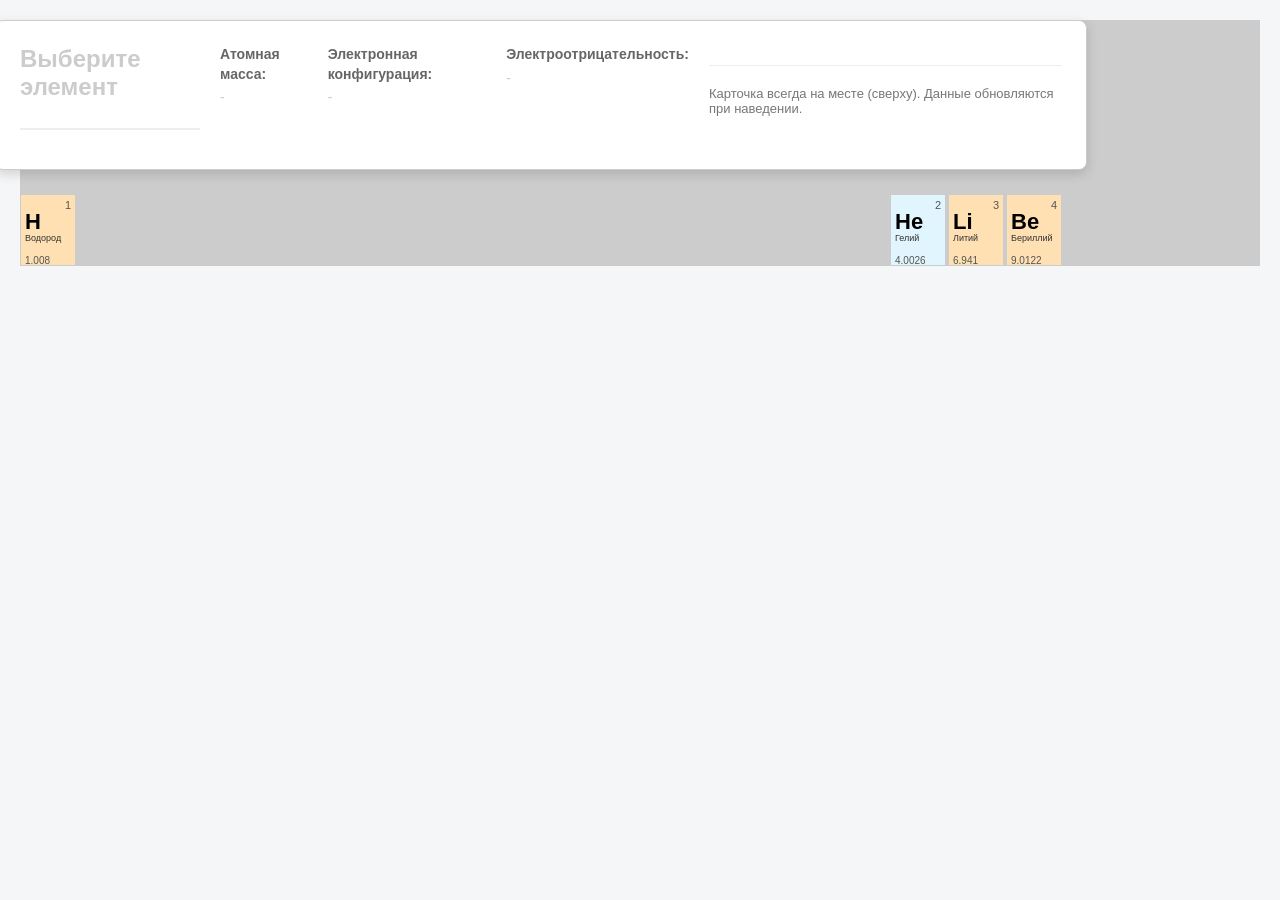
==== 02-periodic table/index.html @ fa3505a2 "group" ====
﻿<!DOCTYPE html>
<html lang="ru">
<head>
    <meta charset="utf-8" />
    <title>Статичная карточка элемента</title>
    <style>
        :root {
            --bg: #f4f6f8;
            --border: #ccc;
            --s-color: #ffe0b2;
            --p-color: #e1f5fe;
            --d-color: #e8eaf6;
            --hover-shadow: 0 4px 12px rgba(0,0,0,0.15);
        }

        body {
            font-family: Arial, sans-serif;
            background: var(--bg);
            padding: 20px;
            margin: 0;
            color: #333;
        }

       
        /* Контейнер: теперь блоки идут вертикально (column) */
        .layout-wrapper {
            display: flex;
            flex-direction: column; /* <-- ключевое изменение */
            align-items: center; /* центрируем карточку и таблицу */
            gap: 24px; /* расстояние между карточкой и таблицей */
            max-width: 1400px;
            margin: 0 auto;
        }

        /* Стили таблицы */
        .periodic-table {

            display: grid;
            grid-template-columns: repeat(18, 56px);
            gap: 2px;
            background: var(--border);
            /* Фиксируем ширину таблицы, чтобы она не прыгала */
            width: 100%;
        }

        .cell {
            width: 56px;
            height: 72px;
            background: white;
            border: 1px solid var(--border);
            display: flex;
            flex-direction: column;
            align-items: flex-start;
            justify-content: space-between;
            padding: 4px;
            box-sizing: border-box;
            cursor: pointer;
            transition: transform 0.1s, box-shadow 0.1s, background 0.1s;
            position: relative;
        }

            .cell:hover {
                transform: scale(1.03);
                box-shadow: var(--hover-shadow);
                z-index: 10;
                /* Опционально: подсветка карточки при наведении на ячейку */
                border-color: #007bff;
            }

        .atomic-number {
            font-size: 11px;
            text-align: right;
            width: 100%;
            color: #555;
        }

        .symbol {
            font-weight: bold;
            font-size: 22px;
            line-height: 1;
            color: #000;
        }

        .name {
            font-size: 9px;
            text-align: center;
            min-height: 22px;
            color: #333;
        }

        .mass {
            font-size: 10px;
            text-align: right;
            color: #555;
        }

        .s-block {
            background-color: var(--s-color);
        }

        .p-block {
            background-color: var(--p-color);
        }

        .d-block {
            background-color: var(--d-color);
        }

        .cell.empty {
            background: transparent;
            border: none;
            cursor: default;
        }

        /* --- СТИЛИ КАРТОЧКИ (теперь сверху) --- */
        #info-card {
            width: 100%; /* можно сделать шире, т.к. теперь она над таблицей */
            background: white;
            border: 1px solid var(--border);
            padding: 24px;
            border-radius: 8px;
            box-shadow: var(--hover-shadow);
            min-height: 100px; /* фиксируем высоту, чтобы не прыгало */
            display: flex;
            flex-direction: row; /* внутри карточки колонки: слева картинка/иконка, справа текст (опционально) */
            justify-content: space-between;
            gap: 20px;
        }

            #info-card h2 {
                margin: 0 0 15px 0;
                color: #222;
                font-size: 24px;
                border-bottom: 2px solid #eee;
                padding-bottom: 10px;
            }

        .card-info-row {
            margin-bottom: 12px;
            font-size: 14px;
            line-height: 1.4;
        }

        .card-label {
            color: #666;
            font-weight: bold;
            display: block;
            margin-bottom: 4px;
        }

        .card-value {
            color: #000;
        }

        /* Состояние "по умолчанию" в карточке */
        #info-card.empty h2,
        #info-card.empty .card-value {
            color: #ccc;
        }
    </style>
</head>
<body>

    <div class="layout-wrapper">

        <!-- ТАБЛИЦА -->
        <div class="periodic-table">
            <div class="layout-wrapper">

                <!-- СТАТИЧНАЯ КАРТОЧКА ТЕПЕРЬ СВЕРХУ -->
                <div id="info-card" class="empty">
                    <h2 id="card-title">Выберите элемент</h2>

                    <div class="card-info-row">
                        <span class="card-label">Атомная масса:</span>
                        <span class="card-value" id="card-mass">-</span>
                    </div>
                    <div class="card-info-row">
                        <span class="card-label">Электронная конфигурация:</span>
                        <span class="card-value" id="card-config">-</span>
                    </div>
                    <div class="card-info-row">
                        <span class="card-label">Электроотрицательность:</span>
                        <span class="card-value" id="card-electroneg">-</span>
                    </div>

                    <div style="margin-top: 20px; padding-top: 20px; border-top: 1px solid #eee; font-size: 13px; color: #777;">
                        Карточка всегда на месте (сверху). Данные обновляются при наведении.
                    </div>
                </div>

                <!-- ТАБЛИЦА ТЕПЕРЬ СНИЗУ -->
                <div class="periodic-table">
                    <!-- Период 1 -->
                    <div class="cell s-block"
                         onmouseenter="updateCard(this)"
                         data-name="Водород"
                         data-symbol="H"
                         data-mass="1.008"
                         data-config="1s¹"
                         data-electroneg="2.20">
                        <span class="atomic-number">1</span>
                        <span class="symbol">H</span>
                        <span class="name">Водород</span>
                        <span class="mass">1.008</span>
                    </div>
                   

                    <!-- Пустые ячейки для сетки -->
                    <div class="cell empty"></div><div class="cell empty"></div><div class="cell empty"></div><div class="cell empty"></div><div class="cell empty"></div><div class="cell empty"></div><div class="cell empty"></div><div class="cell empty"></div><div class="cell empty"></div><div class="cell empty"></div><div class="cell empty"></div><div class="cell empty"></div><div class="cell empty"></div><div class="cell empty"></div>

                    <div class="cell p-block"
                         onmouseenter="updateCard(this)"
                         data-name="Гелий"
                         data-symbol="He"
                         data-mass="4.0026"
                         data-config="1s²"
                         data-electroneg="нет">
                        <span class="atomic-number">2</span>
                        <span class="symbol">He</span>
                        <span class="name">Гелий</span>
                        <span class="mass">4.0026</span>
                    </div>

                    <!-- Период 2 (фрагмент для примера) -->
                    <div class="cell s-block"
                         onmouseenter="updateCard(this)"
                         data-name="Литий"
                         data-symbol="Li"
                         data-mass="6.941"
                         data-config="[He] 2s¹"
                         data-electroneg="0.98">
                        <span class="atomic-number">3</span>
                        <span class="symbol">Li</span>
                        <span class="name">Литий</span>
                        <span class="mass">6.941</span>
                    </div>
                    <div class="cell s-block"
                         onmouseenter="updateCard(this)"
                         data-name="Бериллий"
                         data-symbol="Be"
                         data-mass="9.0122"
                         data-config="[He] 2s²"
                         data-electroneg="1.57">
                        <span class="atomic-number">4</span>
                        <span class="symbol">Be</span>
                        <span class="name">Бериллий</span>
                        <span class="mass">9.0122</span>
                    </div>
                    <!-- Остальные ячейки можно добавить по аналогии -->
                </div>

              

            </div>

            <script>
                function updateCard(cell) {
                    // Получаем данные из атрибутов data-* ячейки
                    const name = cell.getAttribute('data-name');
                    const symbol = cell.getAttribute('data-symbol');
                    const mass = cell.getAttribute('data-mass');
                    const config = cell.getAttribute('data-config');
                    const electroneg = cell.getAttribute('data-electroneg');

                    // Обновляем текст в карточке
                    document.getElementById('card-title').textContent = `${name} (${symbol})`;
                    document.getElementById('card-mass').textContent = mass;
                    document.getElementById('card-config').textContent = config;
                    document.getElementById('card-electroneg').textContent = electroneg;

                    // Убираем класс empty, если карточка заполнена
                    const card = document.getElementById('info-card');
                    card.classList.remove('empty');
                }

                // Сброс карточки, когда мышь уходит со всей таблицы
                const table = document.querySelector('.periodic-table');
                table.addEventListener('mouseleave', () => {
                    const card = document.getElementById('info-card');
                    card.classList.add('empty');

                    document.getElementById('card-title').textContent = 'Выберите элемент';
                    document.getElementById('card-mass').textContent = '-';
                    document.getElementById('card-config').textContent = '-';
                    document.getElementById('card-electroneg').textContent = '-';
                });
            </script>

</body>
</html>
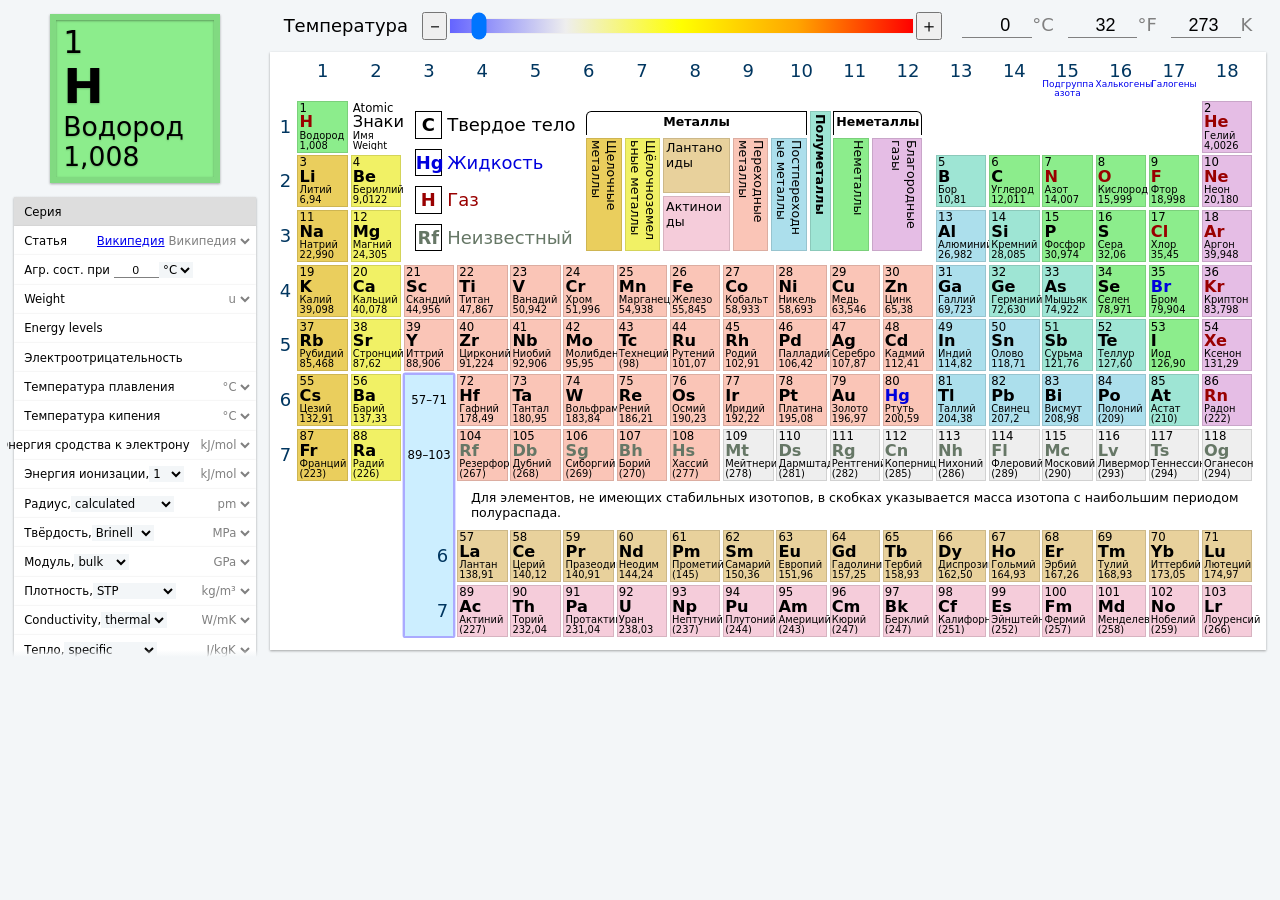
==== commit bc9aaf8f: "хрень" ====
--- a/02-periodic table/index.html
+++ b/02-periodic table/index.html
@@ -1,291 +1,3365 @@
-﻿<!DOCTYPE html>
-<html lang="ru">
+﻿
+<!doctype html>
+<html lang="ru-RU" data-iso="ru" data-wiki="ru" dir="ltr" class="Property" data-wide="0" translate="no">
+<!-- toggled classes: Sidebar, Collapse, [Tab], Dark, SmoothResize, NoTransitions, FullScreen -->
 <head>
-    <meta charset="utf-8" />
-    <title>Статичная карточка элемента</title>
+    <title>Таблица Менделеева - Ptable</title>
+    <script>
+        const dark_os_theme = window.matchMedia("(prefers-color-scheme: dark)").matches;
+        const theme_set = localStorage.getItem("Theme");
+        const dark_set = localStorage.getItem("Theme") === "Dark";
+        const layout_set = localStorage.getItem("Layout");
+        const layout_sidebar_set = localStorage.getItem("Layout") === "Sidebar";
+        const wide_enough_but_not_tall = window.matchMedia("(min-width: 1200px) and (min-aspect-ratio: 6/5), (min-width: 1024px) and (min-aspect-ratio: 6/5) and (-webkit-min-device-pixel-ratio: 2)").matches;
+
+        if (dark_set || (dark_os_theme && !theme_set)) {
+            document.documentElement.classList.add("Dark");
+            document.documentElement.style.colorScheme = "dark";
+        }
+        if (layout_sidebar_set || (wide_enough_but_not_tall && !layout_set))
+            document.documentElement.classList.add("Sidebar");
+
+        window.CACHE_NAME = "18bb0ff";
+        window.PropertiesURL = "/JSON/properties-951c835.json";
+        window.releaseStage = "production";
+    </script>
+
+    <meta name="description" content="Интерактивная периодическая таблица с динамически отображаемыми названиями элементов, электронами, атомными массами, орбиталями, изотопами, поиском и полными описаниями.">
+    <meta name="twitter:card" content="summary">
+    <meta property="og:title" content="Таблица Менделеева - Ptable">
+    <meta property="og:description" content="Интерактивная периодическая таблица с динамически отображаемыми названиями элементов, электронами, атомными массами, орбиталями, изотопами, поиском и полными описаниями.">
+    <meta property="og:image" content="https://ptable.com/icon/pt-square-192.png">
+
+    <meta name="viewport" content="width=device-width, initial-scale=1, user-scalable=no">
+    <meta name="theme-color" content="#0276FD">
+    <meta name="format-detection" content="telephone=no">
+    <meta name="mobile-web-app-capable" content="yes">
+    <meta name="apple-mobile-web-app-capable" content="yes">
+    <link rel="icon" href="/icon/pt-square.svg">
+    <link rel="apple-touch-icon" href="icon/pt-square-192.png">
+
+    <link rel="canonical" href="https://ptable.com/?lang=ru">
+    <link rel="manifest" href="/manifest/ptable.ru.webmanifest" crossorigin="use-credentials">
+
+    <meta name="monetization" content="$ilp.uphold.com/Bw3wHNJbi7YJ">
+
     <style>
         :root {
-            --bg: #f4f6f8;
-            --border: #ccc;
-            --s-color: #ffe0b2;
-            --p-color: #e1f5fe;
-            --d-color: #e8eaf6;
-            --hover-shadow: 0 4px 12px rgba(0,0,0,0.15);
+            --solid: #000;
+            --liquid: #00D;
+            --gas: #900;
+            --unknown: #676;
+            --heat-gradient: linear-gradient(to right, rgb(100,100,255), rgb(238, 238, 238), yellow, orange, red);
+            --body-bg: rgb(243, 246, 248);
+            --body-bg-trans: rgba(243, 246, 248, 0);
+            --blocks: rgb(255, 255, 255);
+            --text: 0, 0, 0;
+            --darkshadow: rgba(0, 0, 0, 0.24);
+            --lightshadow: rgba(0, 0, 0, 0.12);
+            --hovered: #f5f8fa;
+            --selected: #DDD;
+            --group: #003660;
+            --invert: 0;
+            --nodata: hsl(0, 0%, 90%);
+            --lock: 1;
+            --element-pad: 0.05rem;
+            --base-vw: 1.8;
+            --sidebar-shrink: 1;
+            --margin: 0.3rem;
+            --min: 768px;
+            --square-vw: 18;
+            --minfont: calc(var(--base-vw) * var(--min) / var(--sidebar-shrink) / 100);
+            --property-rows: 6;
+            --row-height: calc((var(--square) - var(--2margin)) / var(--property-rows));
+            --groups: 18;
+            --grid-space: calc(5 * var(--aspect-ratio)); /* HACK: these are too complex */
+            --icon-height: 1rem;
+            --tab-height: calc(var(--icon-height) + var(--2margin));
+            --border-width: calc(var(--gridgap) / 2);
+            --track-height: var(--2margin);
+            --periods: 1em;
+            --button-size: calc(2 * var(--track-height));
+            --bordercolor: rgba(var(--text), 0.12);
+            --logo-ratio: calc(280 / 121.1);
+            --rtl: 1;
+            --tab-active: rgb(2,118,253);
+            --tab-hover: rgb(45,190,252);
+            --tab-inactive: #999;
+            /*** Derived ***/
+            --2margin: calc(var(--margin) * 2);
+            --gridgap: calc(var(--grid-space) * var(--sidebar-shrink) / var(--groups));
+            --fixedgridgap: var(--gridgap); /* HACK: these are too complex */
+            --fixedborderwidth: var(--border-width);
+            --groupfactor: calc(1 + (var(--groups) - 18) / 18);
+            --alkali: hsl(48deg, 77%, 64%);
+            --alkaline: hsl(60deg, 83%, 67%);
+            --lanthanoid: hsl(42deg, 62%, 76%);
+            --actinoid: hsl(340deg, 67%, 88%);
+            --transition: hsl(12deg, 87%, 85%);
+            --poor: hsl(192deg, 62%, 80%);
+            --metalloid: hsl(165deg, 58%, 76%);
+            --nonmetal: hsl(120deg, 73%, 74%);
+            --noble: hsl(300deg, 44%, 82%);
+            --nocategory: #EEE;
+            --divider: #CEF;
+            --divideroutline: #AAF;
+            --dividerhover: #BBF;
+        }
+
+            :root[dir="rtl"] {
+                --rtl: -1;
+                --heat-gradient: linear-gradient(to left, rgb(100,100,255), var(--blocks), yellow, orange, red);
+            }
+
+        .KeyRegion {
+            --margin: calc(0.3rem * var(--sidebar-shrink));
+            --2margin: calc(var(--margin) * 2);
+        }
+
+        .Dark {
+            --bordercolor: rgba(var(--text), 0.2);
+            --solid: #b5b5b5;
+            --liquid: #99F;
+            --gas: #F44;
+            --unknown: #777;
+            --nodata: #333;
+            --body-bg: rgb(0, 0, 0);
+            --body-bg-trans: rgba(0, 0, 0, 0);
+            --blocks: #191919;
+            --text: 222, 222, 222;
+            --darkshadow: rgba(255, 255, 255, 0.24);
+            --lightshadow: rgba(255, 255, 255, 0.12); /* needed by safari */
+            --hovered: #141D26;
+            --selected: #393939;
+            --group: #aaa5f3;
+            --invert: 1;
+            --tab-active: #588ffe;
+            --tab-inactive: #999;
+            --alkali: #6c3b01;
+            --alkaline: #846011;
+            --lanthanoid: #402c17;
+            --actinoid: #732e4c;
+            --transition: #711019;
+            --poor: #003666;
+            --metalloid: #015146;
+            --nonmetal: #3e6418;
+            --noble: #3a2151;
+            --nocategory: #222;
+            --divider: #00A;
+            --divideroutline: #00D;
+            --dividerhover: #00B;
+        }
+
+        /*** Undone in interactive ***/
+        .KeyRegion > :not(.SeriesState) {
+            display: none;
+        }
+
+        /* Hidden properties, must be done early */
+        .DataRegion .Resets,
+        .DataRegion .Compounds {
+            display: none !important;
+        }
+
+        * {
+            box-sizing: border-box; /* Admit it, IE got this right and the initial standard was dumb */
+        }
+
+        .NoTransitions * {
+            transition: all 0.05s linear !important;
+        }
+
+        html, body {
+            font-family: system-ui, -apple-system, "Segoe UI", sans-serif;
+            background-color: var(--body-bg);
+            color: rgb(var(--text));
         }
 
         body {
-            font-family: Arial, sans-serif;
-            background: var(--bg);
-            padding: 20px;
             margin: 0;
-            color: #333;
-        }
-
-       
-        /* Контейнер: теперь блоки идут вертикально (column) */
-        .layout-wrapper {
+        }
+
+        /*** Anchors ***/
+        .Dark a[href]:not(figure *) {
+            color: var(--tab-active);
+        }
+
+        .Dark a:visited:not(figure *) {
+            color: var(--group);
+        }
+
+        footer a,
+        .KeyRegion a,
+        .Group > a {
+            text-decoration: inherit;
+        }
+
+        main :not(data) > a[href]:hover {
+            outline: medium solid var(--tab-hover);
+            outline-offset: 0.09rem;
+        }
+
+        footer a:hover {
+            text-decoration: underline;
+        }
+
+        a[href^="#"]:hover {
+            outline: none;
+        }
+
+        /*** Reset ***/
+        dd {
+            margin: 0;
+        }
+
+        ul, ol {
+            list-style-type: none;
+            padding-inline-start: 0;
+        }
+
+            /*** Box shadows ***/
+            header,
+            .Raised + label,
+            .adsbygoogle[data-adsbygoogle-status="done"],
+            ol,
+            input[type="search"],
+            [value="expandedconfig"] + li > output > b::before,
+            ul > li {
+                background-color: var(--blocks);
+                box-shadow: 0 1px 3px var(--lightshadow), 0 1px 2px var(--darkshadow);
+            }
+
+                .Raised + label:hover,
+                .Raised:focus + * {
+                    box-shadow: 0 2px 4px var(--lightshadow), 0 2px 3px var(--darkshadow);
+                }
+
+        figure {
+            box-shadow: 0 1px 3px var(--lightshadow), 0 1px 2px var(--darkshadow), inset 0 1px 3px rgba(0,0,0,0.12), inset 0 1px 2px rgba(0,0,0,0.24);
+        }
+
+        .Raised:checked + label {
+            box-shadow: inset 0 1px 3px rgba(0,0,0,0.24), inset 0 1px 2px rgba(0,0,0,0.48);
+        }
+
+        .Expand {
+            box-shadow: 0 19px 38px var(--darkshadow), 0 15px 12px var(--lightshadow);
+        }
+
+        figure > iframe {
+            box-shadow: inset 0 1px 3px rgba(0,0,0,0.12), inset 0 1px 2px rgba(0,0,0,0.24);
+        }
+
+        /*** Header ***/
+        body > h1 {
+            display: none;
+        }
+
+        header {
+            font-size: 0.9em;
+            font-weight: 500;
+            letter-spacing: -0.02em;
+        }
+
+        header, nav {
             display: flex;
-            flex-direction: column; /* <-- ключевое изменение */
-            align-items: center; /* центрируем карточку и таблицу */
-            gap: 24px; /* расстояние между карточкой и таблицей */
-            max-width: 1400px;
-            margin: 0 auto;
-        }
-
-        /* Стили таблицы */
-        .periodic-table {
-
-            display: grid;
-            grid-template-columns: repeat(18, 56px);
-            gap: 2px;
-            background: var(--border);
-            /* Фиксируем ширину таблицы, чтобы она не прыгала */
-            width: 100%;
-        }
-
-        .cell {
-            width: 56px;
-            height: 72px;
-            background: white;
-            border: 1px solid var(--border);
+        }
+
+        .Logo + label img {
+            display: block;
+        }
+
+        header label {
+            display: flex;
+            align-items: center;
+        }
+
+            header label > a,
+            header label > a[href]:hover {
+                text-decoration: inherit;
+                color: inherit !important;
+            }
+
+        header svg + a {
+            margin-inline-start: calc(var(--margin) / 2);
+        }
+
+        header > label svg,
+        nav > label svg {
+            height: var(--tab-height);
+        }
+
+        .Raised + label svg {
+            height: var(--icon-height);
+        }
+
+        .Logo + label img {
+            width: calc(var(--tab-height) * var(--logo-ratio));
+        }
+
+        .Button + label {
+            margin: calc(1.25 * var(--margin)) var(--margin);
+        }
+
+        .Raised + label {
+            padding: 0 var(--margin);
+            border-radius: var(--margin);
+            background-color: var(--body-bg);
+        }
+
+        .Logo + label,
+        .WideButton + label,
+        nav > label {
+            padding: 0 var(--2margin);
+        }
+
+        header > input:last-of-type + label {
+            padding-inline-end: var(--margin);
+        }
+
+        header label {
+            color: var(--tab-inactive);
+        }
+
+        header input + :hover,
+        header :focus + label {
+            color: var(--tab-hover);
+            background-color: var(--body-bg);
+        }
+
+        header :checked + label {
+            color: var(--tab-active);
+            background-color: var(--body-bg);
+        }
+
+        header .Flat + label {
+            background-color: unset;
+        }
+
+        nav :checked + label {
+            box-shadow: inset 0 -0.25em currentColor;
+        }
+
+        .Raised:checked + label {
+            background-color: var(--tab-active);
+            color: var(--blocks);
+        }
+
+        .Toggle.Left + label {
+            margin-right: 0;
+            border-top-right-radius: 0;
+            border-bottom-right-radius: 0;
+        }
+
+        .Toggle.Right + label {
+            margin-left: 0;
+            border-top-left-radius: 0;
+            border-bottom-left-radius: 0;
+        }
+
+        header input:last-of-type + label,
+        .WideButton + label {
+            margin-inline-start: auto;
+        }
+
+        .MenuButton + label {
+            display: none;
+        }
+
+        /*** SVG ***/
+        header svg > g {
+            stroke-width: 5;
+            stroke: currentColor;
+            fill: currentColor;
+        }
+
+        .Magnify g,
+        .Toggle + label g {
+            stroke-width: 9;
+        }
+
+        nav :checked + * polyline,
+        nav :checked + * polygon,
+        nav :checked + * rect,
+        nav :checked + * circle,
+        nav :checked + * path,
+        nav :checked + * line {
+            stroke: var(--body-bg);
+        }
+
+        nav :checked + * circle,
+        nav :checked + * path,
+        nav :checked + * polygon,
+        nav :checked + * rect {
+            fill: currentColor;
+        }
+
+        .FillMask {
+            fill: var(--blocks);
+        }
+
+        input + label:hover .FillMask {
+            fill: var(--body-bg);
+        }
+
+        :checked + * .Dots circle {
+            stroke: currentColor;
+        }
+
+        /*** Side/topbar ***/
+        main {
+            display: flex;
+        }
+
+            main > article {
+                display: flex;
+                flex-direction: column;
+                flex-grow: 1; /* sidebar zh */
+            }
+
+        aside {
+            display: flex;
+            flex-basis: var(--square);
+            overflow: hidden;
+        }
+
+        .Collapse aside,
+        .Reset aside {
+            opacity: 0;
+            flex-basis: 0;
+            visibility: hidden;
+        }
+
+        /* Side bar, landscape */
+        .Sidebar {
+            --square-vw: 20;
+        }
+
+        @media (max-width: 1200px) { /* iPad width or so */
+            .Sidebar {
+                --square-vw: 24;
+            }
+        }
+
+        .Sidebar .DataRegion {
+            flex-grow: 1;
+            flex-basis: 0; /* basis 0 plus grow 1 expands to height of sibling! */
+        }
+
+            .Sidebar .DataRegion > * {
+                display: initial;
+            }
+
+        .Sidebar main {
+            flex-direction: row;
+            min-width: 0;
+        }
+
+        .Sidebar aside {
+            flex-direction: column;
+            flex-shrink: 0;
+            min-width: 0;
+        }
+
+            .Sidebar aside figure {
+                align-self: center;
+                font-size: 2.1em;
+                height: 3.5em;
+                width: 3.5em;
+                flex: unset;
+            }
+
+            .Sidebar aside ul > li {
+                min-height: 2.5em;
+                padding: 0 calc(var(--margin) * 1.5);
+            }
+
+        .Sidebar main > article {
+            transition: width 0.3s linear;
+            min-width: 0;
+        }
+
+        .Sidebar:not(.Reset):not(.Collapse) {
+            --sidebar-shrink: calc(1 - (var(--square-vw) + 2) / 100); /* 2% breathing room */
+        }
+
+        .Sidebar[data-wide="15"] aside > figure {
+            display: none;
+        }
+
+        .Sidebar[data-wide="15"]
+        .Sidebar.Collapse,
+        .Sidebar.Reset {
+            --sidebar-shrink: 1;
+        }
+
+        .Sidebar canvas {
+            height: unset;
+        }
+
+        /*** CloseUp box ***/
+        figure {
+            border: var(--margin) solid rgba(var(--text), 0.08);
+        }
+
+            figure a {
+                color: inherit;
+                text-decoration: inherit;
+            }
+
+            figure:hover a {
+                color: var(--tab-active);
+                text-decoration: revert;
+            }
+
+        aside figure {
+            font-size: 2.8em;
+            padding: var(--margin);
+            display: flex;
+            flex-direction: row;
+            justify-content: space-between;
+            text-shadow: 0 1px 2px rgba(var(--text),0.2);
+            flex: 0 0 calc(var(--square) - var(--2margin));
+            min-width: 0;
+            white-space: nowrap;
+        }
+
+        figure > output {
+            min-width: 0;
+        }
+
+        figure > output,
+        figure > small {
             display: flex;
             flex-direction: column;
-            align-items: flex-start;
             justify-content: space-between;
-            padding: 4px;
-            box-sizing: border-box;
+            line-height: 1;
+        }
+
+        figure > small {
+            min-width: 1.2em; /* HACK: magic number */
+        }
+
+        /*** Radio button boxes ***/
+        ul {
+            display: grid;
+            grid-auto-flow: column;
+            grid-auto-columns: 1fr;
+            grid-template-rows: repeat(var(--property-rows), 1fr);
+            grid-gap: 0 var(--2margin);
+            margin: 0;
+            scrollbar-width: none;
+        }
+
+            ul.CompoundResults {
+                display: initial;
+            }
+
+            ul::-webkit-scrollbar {
+                display: none;
+            }
+
+        .CompoundResults > li {
+            flex-wrap: wrap;
+        }
+
+        ul > li > select {
+            margin-inline-end: calc(-1 * var(--margin));
+            font: inherit;
+            border: none;
+            color: GrayText;
+            background-color: unset;
+        }
+
+        ul > li > label > select {
+            color: inherit;
+            font: inherit;
+            border: none;
+            background-color: var(--body-bg); /* MAYBE */
+        }
+
+        ul > li > a {
+            text-align: end; /* push 2nd compounds right */
+        }
+
+        ul > li > output {
+            white-space: nowrap;
+            overflow: hidden;
+            text-overflow: ellipsis;
+        }
+
+        ul > li.HideStart > output {
+            direction: rtl;
+            text-align: left;
+        }
+
+        ul > li:hover > output {
+            direction: unset;
+            white-space: initial;
+            overflow: initial;
+            text-align: end;
+        }
+
+        ul > li > a ~ a {
+            flex-basis: 100%;
+        }
+
+        ul > li {
+            display: flex;
+            align-items: center;
+            justify-content: flex-end; /* push sidebar compounds right */
+            padding: 0 var(--2margin);
+            break-inside: avoid;
+            outline: 0 solid var(--tab-hover);
+        }
+
+        aside ul > li {
+            min-height: var(--row-height);
+        }
+
+        .DataRegion ul > li > label {
+            margin-inline-end: var(--margin);
+            white-space: nowrap;
+            flex-grow: 1;
+        }
+
+        ul > li:hover {
+            background-color: var(--hovered);
+        }
+
+        ul > input:checked + li {
+            background-color: var(--selected);
+        }
+
+        ul:not(.CompoundResults) > li:hover {
+            outline-width: var(--fixedgridgap);
+            z-index: 2;
+        }
+
+        ul:not(.CompoundResults) > input:focus + li {
+            outline-width: var(--fixedgridgap);
+            outline-color: LinkText;
+            z-index: 3;
+        }
+
+        .DataRegion ul > li > * {
+            overflow-wrap: break-word;
+            hyphens: auto;
+        }
+
+        .KeyRegion ul > li {
+            overflow-wrap: anywhere;
+        }
+
+        /*** Unit selects ***/
+        .electric > select:not(.electric),
+        .thermal > select:not(.thermal),
+        .specific > select:not(.specific),
+        .vaporization > select:not(.vaporization),
+        .fusion > select:not(.fusion) {
+            display: none;
+        }
+
+        /*** Properties ***/
+        .Properties {
+            grid-auto-columns: 32fr 33fr 35fr; /* BUG: find less jittery values for russian: https://developer.mozilla.org/en-US/docs/Web/CSS/grid-auto-columns */
+        }
+
+        /*** Slider ***/
+        .Slider {
+            position: sticky;
+            left: var(--margin);
+            display: flex;
+            overflow: hidden;
+            align-items: center;
+            margin-inline-start: var(--margin);
+        }
+
+        [dir="rtl"] .Slider {
+            left: unset;
+            right: var(--margin);
+        }
+
+        .Slider > div,
+        .Slider > label {
+            margin: var(--margin) var(--2margin);
+        }
+
+        .Slider input[type="button"] {
+            padding: 0 0.1em;
+            font-size: inherit;
+        }
+
+        .RangeNumbers {
+            display: flex;
+            align-items: baseline;
+            margin: auto;
+            white-space: nowrap;
+        }
+
+            .RangeNumbers > input {
+                margin-inline-start: var(--margin);
+            }
+
+            .RangeNumbers > label {
+                margin-inline-end: var(--margin);
+            }
+
+        input[type="number"]:out-of-range {
+            background-color: #FCC;
+        }
+
+        .Slider {
+            flex-basis: 0;
+            visibility: hidden;
+            opacity: 0;
+        }
+
+        .Reset .SliderTemp,
+        .Property .series .SliderTemp,
+        .Property .name .SliderTemp,
+        .Property .state .SliderTemp,
+        .Property .melt .SliderTemp,
+        .Property .boil .SliderTemp,
+        .Property .discover .SliderYear {
+            flex-basis: 2.1em /* HACK: fixed size allows transition */;
+            visibility: visible;
+            opacity: 1;
+        }
+
+        .Property .name ol > li,
+        .Isotope .isoname ol > li.Tope,
+        .Isotope ol > li:not(.Tope) {
             cursor: pointer;
-            transition: transform 0.1s, box-shadow 0.1s, background 0.1s;
-            position: relative;
-        }
-
-            .cell:hover {
-                transform: scale(1.03);
-                box-shadow: var(--hover-shadow);
-                z-index: 10;
-                /* Опционально: подсветка карточки при наведении на ячейку */
-                border-color: #007bff;
-            }
-
-        .atomic-number {
-            font-size: 11px;
+        }
+
+        [type="number"] {
+            width: 7ch;
+            text-align: end;
+            font-size: inherit;
+            border: none;
+            border-bottom: thin solid GrayText;
+            background-color: inherit;
+            color: inherit;
+        }
+
+            [type="number"]::-webkit-inner-spin-button {
+                margin-left: 0.5ch;
+            }
+
+        [type="range"] {
+            flex-grow: 1;
+        }
+
+            [type="range"]::-webkit-slider-runnable-track {
+                border: thin solid ButtonShadow;
+            }
+
+            [type="range"]::-webkit-slider-thumb {
+                padding: var(--track-height) 0;
+                margin: calc(var(--track-height) / -2) 0;
+            }
+
+            [type="range"]::-moz-range-track {
+                height: var(--track-height);
+                border: thin solid ButtonShadow;
+            }
+
+            [type="range"]::-moz-range-thumb {
+                padding: calc(var(--track-height) / 2) 0;
+            }
+
+        .TempRange::-webkit-slider-runnable-track {
+            background: var(--heat-gradient);
+        }
+
+        .YearRange::-webkit-slider-runnable-track {
+            background: linear-gradient(to right, var(--blocks), 75%, LinkText);
+        }
+
+        .TempRange::-moz-range-track {
+            background: var(--heat-gradient);
+        }
+
+        .YearRange::-moz-range-track {
+            background: linear-gradient(to right, var(--blocks), 75%, LinkText);
+        }
+
+        /*** Table ***/
+        ol {
+            display: grid;
+            transform-style: preserve-3d; /* create stacking context for isotopes */
+            padding: calc(var(--margin)*1.5) var(--2margin) var(--2margin) var(--margin);
+        }
+
+        ol {
+            grid-template-columns: var(--periods) repeat(var(--groups), minmax(0, 1fr));
+        }
+
+            .Legend,
+            ol > li {
+                white-space: nowrap;
+                padding: var(--element-pad);
+            }
+
+                ol li > *,
+                .Legend > *,
+                figure > output > * {
+                    line-height: 1;
+                    display: block;
+                    font-style: normal;
+                    font-weight: normal;
+                }
+
+        figure abbr, li > abbr {
+            font-weight: 600;
+        }
+
+        /*** Element boxes ***/
+        figure b,
+        ol > * > b {
+            font-size: 0.65em;
+            font-weight: normal;
+            speak: never;
+        }
+
+        ol > * > abbr {
+            font-size: 0.9em;
+        }
+
+        em,
+        data {
+            font-size: 0.55em;
+        }
+
+        data {
+            text-overflow: ellipsis;
+            overflow: hidden;
+        }
+
+        :lang(zh) ol > * > abbr {
+            font-size: 0.7em;
+        }
+
+        :lang(zh) ol > * > em {
+            font-size: 0.75em;
+        }
+        /* adds up to 1.45em just like 0.9+0.55 */
+        small {
+            font-size: 0.38em;
+            text-align: end;
+        }
+
+        /*** Table interior ***/
+        .Period, .Group {
+            color: var(--group);
+            line-height: 1;
+        }
+
+        .Period {
+            align-self: center;
             text-align: right;
-            width: 100%;
-            color: #555;
-        }
-
-        .symbol {
-            font-weight: bold;
-            font-size: 22px;
+            padding-right: calc(var(--margin) / 2);
+            z-index: 2;
+        }
+
+        .Removed6, .Removed7 {
+            margin-right: var(--fixedgridgap);
+        }
+
+        .Group > a {
+            font-size: 0.5em;
+            display: block;
+        }
+
+        .Group {
+            text-align: center;
+        }
+
+        .Parentheses {
+            font-size: 0.7em;
+            margin: var(--margin) var(--2margin);
+            align-self: center;
+        }
+
+        .Label57to71,
+        .Label89to103 {
+            font-size: 0.65em;
+            align-self: center;
+            text-align: center;
+        }
+
+        /*** Grid Positioning ***/
+        .KeyRegion {
+            grid-column: 4 / span 10;
+            grid-row: 2 / span 3;
+        }
+
+        [data-wide="15"] .KeyRegion {
+            grid-column-end: span 14;
+        }
+
+        .G3 {
+            grid-column-start: calc(var(--groups) - 14);
+        }
+
+        .WideGap,
+        .WideKeyRegion {
+            display: none;
+        }
+
+        .VerticalInner {
+            grid-column-start: 4;
+            grid-row: 7 / span 5;
+        }
+
+        .Legend {
+            grid-column-start: 3;
+            grid-row-start: 2;
+        }
+
+        .OldSlider {
+            grid-column-end: span 5;
+            grid-row-start: 2;
+        }
+
+        .PosterLogo {
+            grid-column: 1 / span 3;
+            grid-row: 9 / span 3;
+        }
+
+        .Parentheses {
+            grid-column-end: span calc(var(--groups) - 3);
+        }
+
+        .Removed6, .Removed7,
+        .Label57to71,
+        .Label89to103 {
+            grid-column-start: 4;
+            pointer-events: none;
+        }
+
+        li.Lanthanoid, .Removed6 {
+            grid-row-start: 10;
+        }
+
+        li.Actinoid, .Removed7 {
+            grid-row-start: 11;
+        }
+
+        .Label57to71 {
+            grid-row-start: 7;
+            z-index: 2;
+        }
+
+        .Label89to103 {
+            grid-row-start: 8;
+            z-index: 2;
+        }
+
+        /*** Input/accessibility ***/
+        header input[type="radio"],
+        .SearchConsole input[type="radio"],
+        ul input[type="radio"],
+        header input[type="checkbox"] {
+            position: absolute;
+            opacity: 0;
+            clip-path: polygon(0 0);
+        }
+
+        .RangeNumbers label,
+        .Unknown output.Unknown {
+            background-color: inherit;
+            color: GrayText;
+        }
+
+        button {
+            font-size: 1em;
+        }
+
+        /*** Ads ***/
+        .Notice {
+            display: flex;
+            align-items: center;
+            max-width: 100%;
+            min-height: calc(90px + 1px + 2px);
+            overflow: hidden;
+            color: GrayText;
+            padding-top: 1px;
+            padding-bottom: 2px;
+        }
+
+            .Notice > div {
+                display: flex;
+                flex-direction: column;
+                align-self: stretch;
+                justify-content: space-between;
+            }
+
+                .Notice > div > button {
+                    margin: 0 var(--margin);
+                    align-self: flex-start;
+                }
+
+                    .Notice > div > button::after {
+                        content: "✕";
+                    }
+
+                .Notice > div > span {
+                    text-align: center;
+                }
+
+                    .Notice > div > span::before {
+                        content: "«Ad";
+                    }
+
+        .adsbygoogle {
+            display: block;
+            height: 90px;
+            flex-grow: 1;
+            text-align: center;
+            margin: 0 var(--margin);
+            z-index: 1 !important;
+        }
+
+        blockquote {
+            padding: 0 calc(2 * var(--2margin));
+            font-size: min(0.8em, 32px);
+            margin: 0;
+        }
+
+            blockquote > form {
+                display: inline;
+            }
+
+                blockquote > form > * {
+                    font-size: inherit;
+                }
+
+        ins[data-adsbygoogle-status="done"] + blockquote,
+        ins:not([data-adsbygoogle-status]) ~ div
+        /*ins.adsbygoogle:not(:empty) + blockquote*/ {
+            display: none;
+        }
+
+        /*** Search ***/
+        .SearchConsole {
+            position: absolute;
+            margin: var(--margin);
+            transform: translateX(calc(var(--rtl) * -50%));
+            visibility: hidden;
+            white-space: nowrap;
+        }
+
+        /*** Footer ***/
+        footer {
+            display: flex;
+            flex-wrap: wrap;
+            justify-content: space-between;
+            margin: 0 calc(var(--square) + 2 * var(--2margin));
+            --square-vw: 20; /* recalc --square in :root or flips between 18/20vw from top/sidebar on Reset */
+        }
+
+            footer > :first-child {
+                display: none;
+            }
+
+        addr {
+            flex-basis: 100%;
+            color: GrayText;
+            margin: var(--2margin) 0;
+            font-size: 0.6em;
+            text-align: center;
+        }
+
+            addr a {
+                color: inherit;
+            }
+
+        footer select {
+            font: inherit;
+        }
+
+        footer label {
+            color: var(--tab-active);
+            vertical-align: text-top;
+        }
+
+        footer > dl {
+            break-inside: avoid;
+        }
+
+        footer dt {
+            font-size: 0.9em;
+            margin-bottom: var(--margin);
+            text-transform: uppercase;
+            letter-spacing: 0.1em;
+        }
+
+        footer dd {
+            font-size: 0.8em;
             line-height: 1;
-            color: #000;
-        }
-
-        .name {
-            font-size: 9px;
-            text-align: center;
-            min-height: 22px;
-            color: #333;
-        }
-
-        .mass {
-            font-size: 10px;
-            text-align: right;
-            color: #555;
-        }
-
-        .s-block {
-            background-color: var(--s-color);
-        }
-
-        .p-block {
-            background-color: var(--p-color);
-        }
-
-        .d-block {
-            background-color: var(--d-color);
-        }
-
-        .cell.empty {
-            background: transparent;
-            border: none;
-            cursor: default;
-        }
-
-        /* --- СТИЛИ КАРТОЧКИ (теперь сверху) --- */
-        #info-card {
-            width: 100%; /* можно сделать шире, т.к. теперь она над таблицей */
-            background: white;
-            border: 1px solid var(--border);
-            padding: 24px;
-            border-radius: 8px;
-            box-shadow: var(--hover-shadow);
-            min-height: 100px; /* фиксируем высоту, чтобы не прыгало */
+            margin: var(--margin) 0;
+        }
+
+        footer svg {
+            width: 1em;
+            margin-inline-end: 0.3em;
+            vertical-align: bottom;
+        }
+
+        .FullScreen footer {
+            display: none;
+        }
+
+        /*** Series Colors ***/
+        .Alkali .Alkali,
+        figure.Alkali {
+            background-color: var(--alkali);
+        }
+
+        .Alkaline .Alkaline,
+        figure.Alkaline {
+            background-color: var(--alkaline);
+        }
+
+        .Lanthanoid .Lanthanoid,
+        figure.Lanthanoid {
+            background-color: var(--lanthanoid);
+        }
+
+        .Actinoid .Actinoid,
+        figure.Actinoid {
+            background-color: var(--actinoid);
+        }
+
+        .Transition .Transition,
+        figure.Transition {
+            background-color: var(--transition);
+        }
+
+        .Poor .Poor,
+        figure.Poor {
+            background-color: var(--poor);
+        }
+
+        .Metalloid .Metalloid,
+        figure.Metalloid {
+            background-color: var(--metalloid);
+        }
+
+        .Nonmetal .Nonmetal,
+        figure.Nonmetal {
+            background-color: var(--nonmetal);
+        }
+
+        .Noble .Noble,
+        figure.Noble {
+            background-color: var(--noble);
+        }
+
+        .Unknown .Unknown,
+        figure.Unknown {
+            background-color: var(--nocategory);
+        }
+
+        .VerticalInner {
+            background-color: var(--divider);
+            border-color: var(--divideroutline);
+        }
+
+        /*** Series Legend ***/
+        .state .Series > * {
+            background-color: transparent;
+        }
+
+        .Series {
+            display: grid;
+            grid-auto-flow: column;
+            grid-template-rows: repeat(3, auto);
+            font-size: 0.7em;
+            min-width: 0;
+            overflow-wrap: anywhere;
+        }
+
+            .Series > * {
+                padding: 0.15em;
+                display: flex; /* expands A to fill container */
+            }
+
+                .Series > * > a {
+                    flex-grow: 1;
+                }
+
+            .Series > dt {
+                font-weight: 600;
+            }
+
+                .Series > dt:not(.Metalloid):hover {
+                    background-color: var(--selected);
+                }
+
+            .Series > dd {
+                writing-mode: vertical-rl;
+                grid-row-end: span 2;
+            }
+
+                .Series > dd > a {
+                    display: block;
+                    max-height: 8em; /* Firefox eats line breaks otherwise */
+                }
+
+            .Series > .Metals {
+                grid-column-end: span 5;
+                text-align: center;
+                border-top-left-radius: var(--margin);
+                border-color: rgb(var(--text));
+            }
+
+            .Series > .Metalloid {
+                grid-row-end: span 3;
+                writing-mode: vertical-rl;
+            }
+
+            .Series > .Nonmetals {
+                grid-column-end: span 2;
+                text-align: center;
+                border-top-right-radius: var(--margin);
+                border-color: rgb(var(--text));
+            }
+
+            .Series > .Lanthanoid,
+            .Series > .Actinoid {
+                writing-mode: initial;
+                grid-row-end: span 1;
+            }
+
+        /*** State of Matter Legend ***/
+        dl {
+            margin: 0;
+        }
+
+        .StateKey {
             display: flex;
-            flex-direction: row; /* внутри карточки колонки: слева картинка/иконка, справа текст (опционально) */
+            flex-direction: column;
             justify-content: space-between;
-            gap: 20px;
-        }
-
-            #info-card h2 {
-                margin: 0 0 15px 0;
-                color: #222;
-                font-size: 24px;
-                border-bottom: 2px solid #eee;
-                padding-bottom: 10px;
-            }
-
-        .card-info-row {
-            margin-bottom: 12px;
-            font-size: 14px;
-            line-height: 1.4;
-        }
-
-        .card-label {
-            color: #666;
-            font-weight: bold;
-            display: block;
-            margin-bottom: 4px;
-        }
-
-        .card-value {
-            color: #000;
-        }
-
-        /* Состояние "по умолчанию" в карточке */
-        #info-card.empty h2,
-        #info-card.empty .card-value {
-            color: #ccc;
-        }
+        }
+
+            .StateKey > div {
+                display: flex;
+                align-items: baseline;
+            }
+
+            .StateKey dt {
+                width: 1.4em;
+                line-height: 1.4;
+                box-sizing: content-box;
+                text-align: center;
+                font-weight: 600;
+            }
+
+            .StateKey dd {
+                margin-inline-start: var(--margin);
+                white-space: nowrap;
+            }
+
+        /*** State of Matter Colors ***/
+        dt.Solid, dt.Solid + dd,
+        .Solid > abbr {
+            color: var(--solid);
+        }
+
+        dt.Liquid, dt.Liquid + dd,
+        .Liquid > abbr {
+            color: var(--liquid);
+        }
+
+        dt.Gas, dt.Gas + dd,
+        .Gas > abbr {
+            color: var(--gas);
+        }
+
+        dt.UnknownState, dt.UnknownState + dd,
+        .UnknownState > abbr {
+            color: var(--unknown);
+        }
+
+        @keyframes solid {
+            to {
+                background-color: var(--solid);
+                color: var(--blocks);
+            }
+        }
+
+        @keyframes liquid {
+            to {
+                background-color: var(--liquid);
+                color: var(--blocks);
+            }
+        }
+
+        @keyframes gas {
+            to {
+                background-color: var(--gas);
+                color: var(--blocks);
+            }
+        }
+
+        @keyframes unknown {
+            to {
+                background-color: var(--unknown);
+                color: var(--blocks);
+            }
+        }
+
+        .Solid, .Solid > abbr {
+            animation: solid 0s step-start;
+        }
+
+        .Liquid, .Liquid > abbr {
+            animation: liquid 0s step-start;
+        }
+
+        .Gas, .Gas > abbr {
+            animation: gas 0s step-start;
+        }
+
+        .UnknownState,
+        .UnknownState > abbr {
+            animation: unknown 0s step-start;
+        }
+
+        li.White, li.White > abbr {
+            color: white !important;
+        }
+
+        li.Black, li.Black > abbr {
+            color: black !important;
+        }
+
+        .Reset .Delay:not(.Shine) li,
+        .Property .series .Delay li,
+        .Property .name .Delay li {
+            animation-duration: 1s;
+        }
+
+        #Ptable li > abbr {
+            animation-duration: inherit;
+            animation-iteration-count: inherit;
+        }
+
+        .Solid .Solid,
+        .Liquid .Liquid,
+        .Gas .Gas,
+        .UnknownState .UnknownState {
+            animation-duration: 5s;
+            animation-iteration-count: infinite;
+        }
+
+        .state dt {
+            animation-fill-mode: forwards;
+        }
+
+        html:not(.Property):not(.Reset) abbr,
+        .Property article:not(.name):not(.series):not(.melt):not(.boil) abbr {
+            color: rgb(var(--text));
+        }
+
+        /*** Borders and Gaps ***/
+        ol > li,
+        .Series > dd, .Series > .Metalloid,
+        .CompoundDragTarget li {
+            border-color: var(--bordercolor);
+        }
+
+        .StateOfMatter dt,
+        .PropertyKey > dl,
+        .Blocks dt,
+        .ConfigBlocks > div > div > div,
+        .CompoundDragTarget li,
+        .Series > *,
+        .VerticalInner {
+            border-width: var(--border-width);
+            border-style: solid;
+        }
+
+        .Series > .Nonmetals,
+        .Series > .Metals {
+            border-bottom: none;
+        }
+
+        .Legend {
+            border-color: transparent;
+        }
+
+        .Legend,
+        ol > li:not(.Tope) {
+            border-width: var(--fixedborderwidth);
+            border-style: solid;
+            outline: 0 solid var(--tab-hover);
+        }
+
+        .VerticalInner {
+            border-radius: var(--border-width);
+            box-shadow: 0 0 0 var(--border-width) var(--divideroutline);
+        }
+
+        ol {
+            grid-gap: var(--gridgap);
+        }
+
+        .Series {
+            grid-gap: var(--fixedgridgap);
+        }
+
+        .StateOfMatter dt {
+            border-color: rgb(var(--text));
+        }
+
+        /*** Margins ***/
+        header {
+            margin-bottom: var(--margin);
+        }
+
+        .Notice {
+            margin: var(--2margin) var(--margin) 0;
+        }
+
+        main,
+        ol,
+        figure {
+            margin: var(--margin);
+        }
+
+        /*** Legend and Data holders ***/
+        .KeyRegion {
+            contain: size;
+        }
+
+            .KeyRegion a {
+                color: inherit !important;
+            }
+
+        .DataRegion {
+            position: relative; /* for gradients */
+        }
+
+            .DataRegion::before {
+                background: linear-gradient(to bottom, var(--body-bg), var(--body-bg-trans));
+                content: "";
+                position: absolute;
+                height: var(--margin);
+                top: 0;
+                left: 0;
+                right: 0;
+                z-index: 2;
+            }
+
+            .DataRegion::after {
+                background: linear-gradient(to top, var(--body-bg), var(--body-bg-trans));
+                content: "";
+                position: absolute;
+                height: var(--margin);
+                bottom: 0;
+                left: 0;
+                right: 0;
+            }
+
+        .KeyRegion, .DataRegion {
+            display: flex;
+            overflow-x: hidden; /* overflow-x: scroll; -ms-overflow-style: none; scroll-snap-type: mandatory; scroll-snap-stop: always; scrollbar-width: none; scroll-snap-points-x: repeat(100%); scroll-snap-type: x mandatory; -ms-scroll-snap-type: mandatory; */
+        }
+
+            .KeyRegion > * {
+                display: flex;
+                padding: var(--2margin);
+            }
+
+            .KeyRegion > :not(.IsotopeKey) {
+                gap: var(--2margin);
+            }
+
+            .DataRegion > * {
+                padding: var(--margin);
+                overflow-y: auto; /*overlay*/
+                font-size: 0.65em;
+            }
+
+            .DataRegion > *,
+            .KeyRegion > * {
+                min-width: 100%; /* scroll-snap-align: start; */
+            }
+
+        .SeriesState,
+        .PropertyKey,
+        .ElectronKey,
+        .IsotopeKey > *,
+        .CompoundKey {
+            justify-content: space-evenly;
+        }
+        /* PropertyKey > :not(.IsotopeKey) ? */
+
+        /* Top bar, default */
+        main {
+            flex-direction: column;
+        }
+
+        aside {
+            flex-direction: row;
+        }
+
+        /* Height-width auto scaling */
+        body > * {
+            padding: 0 min((100% - 100 * var(--aspect-ratio)) / 2, (100% - var(--min) / var(--sidebar-shrink) * var(--groupfactor) - var(--2margin)) / 2); /* from ol min-width */
+        }
+
+        html {
+            font-size: calc(var(--base-vw) * var(--aspect-ratio));
+        }
+
+        .Slider,
+        .DataRegion, /* Next 3 get sidebar-shrink since they shrink when it's is active */
+        .SearchConsole {
+            font-size: calc(var(--base-vw) * var(--aspect-ratio) * var(--sidebar-shrink));
+        }
+        /* Include groupfactor since Table shrinks when it goes wide */
+        ol {
+            font-size: calc(var(--base-vw) * var(--aspect-ratio) * var(--sidebar-shrink) / var(--groupfactor));
+            /* minfont already takes into account sidebar so undo it by multiplying so table is 768px wide minimum. */
+            min-width: calc(var(--min) * var(--groupfactor) - 2 * var(--2margin));
+        }
+
+        :root {
+            --aspect-ratio: 1vw;
+            --square: calc(var(--square-vw) * var(--aspect-ratio)); /* no min/max, fit to width only */
+        }
+
+        @supports (font-size: min(1vw, 1vh)) {
+            :root, footer /* recalc */ {
+                --square: calc(var(--square-vw) * max(var(--min) / var(--sidebar-shrink) / 100, var(--aspect-ratio)));
+            }
+
+            html {
+                font-size: max(var(--base-vw) * var(--aspect-ratio), var(--minfont));
+            }
+
+            .Slider,
+            .DataRegion, /* Next 3 get sidebar-shrink since they shrink when it's is active */
+            .SearchConsole {
+                font-size: max(var(--base-vw) * var(--aspect-ratio) * var(--sidebar-shrink), var(--minfont));
+            }
+
+            ol {
+                font-size: max(var(--base-vw) * var(--aspect-ratio) * var(--sidebar-shrink) / var(--groupfactor), var(--minfont) * var(--sidebar-shrink));
+            }
+            /* minfont already takes into account sidebar so undo it by multiplying so table is 768px wide minimum. */
+            :root {
+                --aspect-ratio: min(1vw, 1.183vh + (var(--groups) - 18) * 0.05vh);
+            }
+            /* 1st vh: topbar, 2nd: topbar + wide */
+            .Sidebar {
+                --aspect-ratio: min(1vw, 1.85vh + (var(--groups) - 18) * 0.109vh);
+            }
+            /* 1st vh: sidebar, 2nd: sidebar + wide */
+            .Reset {
+                --aspect-ratio: min(1vw, 1.51vh + (var(--groups) - 18) * 0.095vh);
+            }
+            /* 1st vh: reset, 2nd: reset + wide */
+        }
+
+        @media (max-width: 768px) { /* Also in --min */
+            main > article {
+                overflow-x: auto;
+            }
+        }
+
+        @media (max-width: 1365px) { /* --min * --groupfactor */
+            :root:not([data-wide="0"]) main > article {
+                overflow-x: auto;
+            }
+        }
+
+        @media (max-width: 550px), (display-mode: standalone) {
+            .MenuButton + label {
+                display: flex;
+                padding-inline-start: var(--margin);
+            }
+
+            footer {
+                display: flex;
+                flex-direction: column;
+                visibility: hidden;
+                transform: translateX(calc(var(--rtl) * -100%));
+                z-index: 2;
+                position: absolute;
+                top: calc(1.25 * var(--2margin) + var(--tab-height));
+                bottom: 0;
+                font-size: 3vh;
+                margin: 0;
+                padding: 3vh;
+                background-color: inherit;
+                box-shadow: 0 19px 38px var(--darkshadow), 0 15px 12px var(--lightshadow);
+            }
+
+            addr {
+                flex-basis: unset;
+            }
+
+                addr > span {
+                    display: none;
+                }
+
+            footer.Menu {
+                transform: translateX(0);
+                visibility: visible;
+            }
+        }
+
+        @media (max-width: 550px) {
+            /* Mobile */
+            :root {
+                --square: 33vh;
+                --min-rows: 2.5;
+                --margin: 1.7vw;
+                --icon-height: 5vw;
+                --track-height: var(--2margin);
+                --bordercolor: transparent;
+                --element-pad: 0.15em;
+            }
+
+            .KeyRegion {
+                --margin: 4.5px; /* Table has a min-width on mobile of 1024 pixels? */
+                --2margin: calc(var(--margin) * 2);
+            }
+
+            :root.Dark {
+            }
+
+            html, body {
+                background-color: var(--blocks);
+            }
+
+            header, .Slider {
+                background-color: var(--body-bg);
+            }
+
+            header, aside {
+                min-width: unset;
+            }
+
+            footer > :first-child {
+                display: initial;
+            }
+
+            .Notice {
+                margin: var(--margin) 0;
+                padding: 0;
+                min-height: 100px; /* 300x100 mobile ad slot */
+            }
+
+            .adsbygoogle {
+                height: 100px;
+            }
+
+            blockquote {
+                font-size: min(1em, 14px);
+            }
+
+                blockquote > span {
+                    display: none;
+                }
+
+            aside {
+                min-height: calc(var(--row-height) * var(--min-rows));
+            }
+
+                aside canvas {
+                    height: unset;
+                    touch-action: pan-y;
+                }
+
+            .Reset aside {
+                --min-rows: 0;
+            }
+
+            main aside figure {
+                display: none;
+            }
+
+            .DataRegion > *, .Slider {
+                font-size: 120%;
+                padding: 0;
+            }
+
+            nav {
+                --tab-height: 6vw;
+                position: fixed;
+                bottom: 0;
+                width: 100%;
+                z-index: 2;
+                align-items: center;
+                background-color: inherit;
+            }
+
+                .adsbygoogle[data-adsbygoogle-status="done"],
+                nav :checked + label {
+                    box-shadow: none;
+                }
+
+                nav > label {
+                    flex-direction: column;
+                    text-align: center;
+                    flex-basis: calc(100% / 4);
+                }
+
+            header > label {
+                color: var(--group);
+            }
+
+            header > * > svg + a {
+                display: none;
+            }
+
+            header svg + a {
+                margin-inline-start: 0;
+            }
+
+            .FillMask {
+                fill: var(--body-bg);
+            }
+
+            .Raised + label {
+                display: none;
+            }
+
+            .MenuButton + label {
+                margin-inline-end: auto;
+            }
+
+            .RangeNumbers input:not([data-unit="C"]),
+            .RangeNumbers input:not([data-unit="C"]) + label {
+                display: none;
+            }
+            /* FIX: Show temp matching their degree dropdown */
+
+            section.SearchConsole {
+                z-index: 2;
+                top: 0;
+                width: 100%;
+                align-items: center;
+                margin: 0;
+                justify-content: flex-end;
+                opacity: 0;
+                transform: none;
+            }
+
+            div.SearchAnchor {
+                margin-inline-start: unset;
+            }
+
+            .SearchActive header {
+                position: sticky;
+                top: 0;
+                z-index: 2;
+            }
+
+            .SearchActive .SearchConsole {
+                position: fixed;
+                pointer-events: none;
+                opacity: 1;
+                padding-inline-start: calc(3 * var(--2margin) + var(--tab-height) + var(--tab-height) * var(--logo-ratio));
+                padding-inline-end: calc(4 * var(--margin) + var(--tab-height));
+            }
+
+            .SearchActive .MenuButton + label {
+                margin-inline-end: 0;
+            }
+
+            .SearchActive .SearchConsole ul {
+                display: none;
+            }
+
+            .SearchConsole > [type=search] {
+                max-width: 0;
+            }
+
+            .SearchActive [type=search] {
+                max-width: 100%;
+                pointer-events: auto;
+            }
+
+            ol, nav {
+                box-shadow: 0 1px 3px var(--lightshadow), 0 1px 2px var(--darkshadow);
+            }
+
+            main, main > article, ol {
+                margin: 0;
+            }
+
+            .DataRegion::before {
+                background: none;
+                box-shadow: inset 0 0 4px var(--lightshadow), inset 0 0 3px var(--darkshadow);
+                bottom: 0;
+                height: unset;
+                pointer-events: none;
+            }
+
+            .DataRegion::after {
+                display: none;
+            }
+
+            .DataRegion ul {
+                display: initial;
+            }
+
+            .Electrons #orbital_lmn {
+                white-space: unset;
+            }
+
+            article .Slider {
+                touch-action: pan-y pinch-zoom;
+                left: 0;
+                margin-inline-start: 0;
+            }
+
+            [dir="rtl"] article .Slider {
+                left: unset;
+                right: 0;
+            }
+
+            .Slider [type="button"] {
+                display: none;
+            }
+
+            nav {
+                height: 12vw;
+            }
+
+            header, .SearchConsole {
+                height: 12vw;
+                margin-bottom: 0;
+            }
+
+            footer {
+                top: 12vw;
+            }
+
+            main {
+                max-height: calc(100vh - 12vw);
+            }
+
+                main > article {
+                    flex-shrink: 0;
+                    margin-bottom: 12vw;
+                    min-height: calc(var(--min) / 1.8); /* reserved to minimize CLS */
+                }
+
+            ol > li > abbr,
+            ol > li:not(.Tope),
+            ul > input:checked + li {
+                transition: none !important;
+            }
+
+            .SearchActive article ol,
+            ol.Tilt {
+                transform: none;
+            }
+        }
+
+        /* font-variant-numeric: tabular-nums; MAYBE */
+
     </style>
+    <link rel="stylesheet" href="css/interactive-c9e4fcf.css" media="print" onload="this.media='all'; this.onload = null;">
+
+    <script nomodule>window.location.replace("https://old.ptable.com/");</script>
+    <script type="module">
+        if (!("reversed" in document.createElement("ol"))) window.location.replace("https://old.ptable.com/");
+        window.reportError = function (e) {
+            if (window.Bugsnag) window.Bugsnag.notify(e);
+            else console.log(e);
+        }
+    </script>
+
+    <script type="module" src="js/required-Ce3ug7cI.js" crossorigin></script>
+    <link rel="modulepreload" href="js/bugsnag-19N2UTKP.js">
+    <link rel="modulepreload" href="js/extra-OHM_j5Jg.js">
 </head>
 <body>
-
-    <div class="layout-wrapper">
-
-        <!-- ТАБЛИЦА -->
-        <div class="periodic-table">
-            <div class="layout-wrapper">
-
-                <!-- СТАТИЧНАЯ КАРТОЧКА ТЕПЕРЬ СВЕРХУ -->
-                <div id="info-card" class="empty">
-                    <h2 id="card-title">Выберите элемент</h2>
-
-                    <div class="card-info-row">
-                        <span class="card-label">Атомная масса:</span>
-                        <span class="card-value" id="card-mass">-</span>
+    <!-- toggled classes: Overlay, SearchActive -->
+
+    <h1>Периодическая Система Элементов</h1>
+    <header>
+        <input type="checkbox" id="Menu" name="Menu" class="Button Flat MenuButton" aria-label="Menu">
+        <label for="Menu">
+            <svg viewBox="0 0 100 100">
+                <title>Menu</title>
+                <style>
+                    .MenuButton + label rect {
+                        transform-origin: center;
+                        transition: transform 0.2s linear;
+                        stroke: none;
+                    }
+
+                    .MenuButton:checked + label rect:first-child {
+                        transform: rotate(-39deg) scaleX(0.75) translateY(3%);
+                    }
+
+                    .MenuButton:checked + label rect:last-child {
+                        transform: rotate(39deg) scaleX(0.75) translateY(-3%);
+                    }
+                </style>
+                <g>
+                    <rect x="10" y="20" rx="4.5" ry="4.5" width="80" height="9" />
+                    <rect x="10" y="45.5" rx="4.5" ry="4.5" width="80" height="9" />
+                    <rect x="10" y="71" rx="4.5" ry="4.5" width="80" height="9" />
+                </g>
+            </svg>
+
+            <nav>
+                <input type="radio" id="PropertyTab" name="Tab" checked>
+                <label for="PropertyTab">
+                    <svg viewBox="0 0 100 100">
+                        <g>
+                            <rect x="15" y="15" width="70" height="70" rx="5" fill="none" />
+                            <line x1="27.5" x2="72.5" y1="32.5" y2="32.5" />
+                            <line x1="27.5" x2="72.5" y1="50" y2="50" />
+                            <line x1="27.5" x2="60" y1="67.5" y2="67.5" />
+                        </g>
+                    </svg>
+                    <a href="#%D0%A1%D0%B2%D0%BE%D0%B9%D1%81%D1%82%D0%B2%D0%B0">Свойства</a>
+                </label>
+                <input type="radio" id="ElectronTab" name="Tab">
+                <label for="ElectronTab">
+                    <svg viewBox="-50 -50 100 100">
+                        <g class="Dots">
+                            <circle cx="0" cy="17" r="4" />
+                            <circle cx="0" cy="-17" r="4" />
+
+                            <circle cx="0" cy="35" r="4" />
+                            <circle cx="30.31" cy="17.5" r="4" />
+                            <circle cx="30.31" cy="-17.5" r="4" />
+                            <circle cx="0" cy="-35" r="4" />
+                            <circle cx="-30.31" cy="-17.5" r="4" />
+                            <circle cx="-30.31" cy="17.5" r="4" />
+                        </g>
+                        <g>
+                            <g fill="none">
+                                <path d="M 0 -35 A 35 35 0 1 0 0 35 A 35 35 0 1 0 0 -35 Z M 0 -17 A 17 17 0 1 1 0 17 A 17 17 0 1 1 0 -17 Z" />
+                            </g>
+                        </g>
+                    </svg>
+                    <a href="#%D0%AD%D0%BB%D0%B5%D0%BA%D1%82%D1%80%D0%BE%D0%BD%D1%8B">Электроны</a>
+                </label>
+                <input type="radio" id="IsotopeTab" name="Tab">
+                <label for="IsotopeTab">
+                    <svg viewBox="-50 -50 100 100">
+                        <g class="FillMask">
+                            <circle cx="9" cy="15.59" r="21" />
+                            <circle cx="9" cy="-15.59" r="21" />
+                            <circle cx="-18" cy="0" r="21" />
+
+                            <circle cx="19" cy="0" r="21" />
+                            <circle cx="-9.5" cy="-16.45" r="21" />
+                            <circle cx="-9.5" cy="16.45" r="21" />
+                        </g>
+                    </svg>
+                    <a href="#%D0%98%D0%B7%D0%BE%D1%82%D0%BE%D0%BF%D1%8B">Изотопы</a>
+                </label>
+                <input type="radio" id="CompoundTab" name="Tab">
+                <label for="CompoundTab">
+                    <svg viewBox="-50 -50 100 100">
+                        <g>
+                            <g fill="none">
+                                <polygon points="-19.92 5.75,0 -5.75,0 -28.75,-19.92 -40.25,-39.84 -28.75,-39.84 -5.75" />
+                                <polyline points="-19.92 -29.25,-30.31 -23.25,-30.31 -11.25" />
+
+                                <polygon points="19.92 5.75,39.84 -5.75,39.84 -28.75,19.92 -40.25,0 -28.75,0 -5.75" />
+                                <polyline points="19.92 -29.25,9.53 -23.25,9.53 -11.25" />
+
+                                <polygon points="0 40.25,19.92 28.75,19.92 5.75,0 -5.75,-19.92 5.75,-19.92 28.75" />
+                                <polyline points="0 5.25,-10.39 11.25,-10.39 23.25" />
+                            </g>
+                        </g>
+                    </svg>
+                    <a href="#Compounds">Compounds</a>
+                </label>
+            </nav>
+
+            <input type="checkbox" id="Wide" name="Wide" class="Button Raised WideButton">
+            <label for="Wide">
+                <svg viewBox="-1 -2 23 10">
+                    <g>
+                        <polygon points="0 0, 1 0, 1 1, 2 1, 2 5, 10 5, 10 3, 16 3, 16 1, 20 1, 20 0, 21 0, 21 7, 0 7" stroke="none" />
+                    </g>
+                </svg>
+                <a>Широкий</a>
+            </label>
+
+            <input type="radio" id="TopbarToggle" name="Layout" class="Button Raised Left Toggle" checked>
+            <label for="TopbarToggle">
+                <svg viewBox="0 0 100 100">
+                    <title>Top bar</title>
+                    <g>
+                        <rect x="10" y="10" width="80" height="80" rx="8" fill="none" />
+                        <line x1="37" x2="37" y1="10" y2="37" />
+                        <line x1="10" x2="85" y1="37" y2="37" />
+                    </g>
+                </svg>
+            </label>
+            <input type="radio" id="SidebarToggle" name="Layout" class="Button Raised Right Toggle">
+            <label for="SidebarToggle">
+                <svg viewBox="0 0 100 100">
+                    <title>Side bar</title>
+                    <g>
+                        <rect x="10" y="10" width="80" height="80" rx="8" fill="none" />
+                        <line x1="37" x2="37" y1="10" y2="90" />
+                        <line x1="10" x2="37" y1="37" y2="37" />
+                    </g>
+                </svg>
+            </label>
+
+            <input type="checkbox" id="DarkButton" name="Dark" class="Button Raised">
+            <label for="DarkButton">
+                <svg viewBox="-50 -50 100 100">
+                    <title>Dark</title>
+                    <defs>
+                        <mask id="Moon">
+                            <rect x="-50" y="-50" width="100" height="100" fill="white" />
+                            <circle cx="40" cy="-15" r="45" fill="black" />
+                        </mask>
+                    </defs>
+                    <g>
+                        <circle cx="10" cy="0" r="45" mask="url(#Moon)" stroke="none" />
+                    </g>
+                </svg>
+            </label>
+
+            <input type="checkbox" id="SearchButton" class="Button Flat" name="Search">
+            <label for="SearchButton">
+                <svg viewBox="-50 -50 100 100" class="Magnify">
+                    <title>Search</title>
+                    <style>
+                        .Magnify * {
+                            transition: all 0.6s cubic-bezier(0.2,1,0.3,1);
+                        }
+
+                        :checked + label > .Magnify .Circle {
+                            cx: 0;
+                            cy: 0;
+                            ry: 0.1;
+                            rx: 40;
+                            transform: rotate(-45deg);
+                        }
+
+                        :checked + label > .Magnify .Line {
+                            cx: 0;
+                            cy: 0;
+                            rx: 40;
+                            transform: rotate(45deg) !important;
+                            transform-origin: 0 0 !important;
+                        }
+                    </style>
+                    <g>
+                        <ellipse class="Circle" cx="-10" cy="-10" rx="25" ry="25" fill="none" />
+                        <ellipse class="Line" cx=18.84 cy=21.34 rx=17.64 style="transform: rotate(50.8deg); transform-origin: 18.84% 21.34%;" ry="0.1" />
+                    </g>
+                </svg>
+            </label>
+    </header>
+
+
+   
+    <main class="AlphaEmission ProtonEmission TwoProtonEmission NeutronEmission TwoNeutronEmission SpontaneousFission BetaDecay DoubleBetaDecay BetaPlusDecay DoubleBetaPlusDecay ElectronCapture Stable">
+        <!-- toggled classes: [DecayMode WIPED] -->
+
+        <aside>
+            <figure id="CloseUp" class="Nonmetal">
+                <output>
+                    <b>1</b><abbr>H</abbr><em><a>Водород</a></em><data>1,008</data>
+                </output>
+                <small><span></span><span></span><span></span><span></span><span></span><span></span><span></span></small>
+            </figure>
+
+            <section id="DataRegion" class="DataRegion">
+
+                <ul id="Reset" class="Resets" data-schemeunknown="var(--nodata)">
+                    <input type="radio" name="Reset" value="series" checked>
+                    <li>
+                        <label><span></span></label>
+                        <output></output>
+                    </li>
+                </ul>
+
+                <ul id="Property" class="Properties" data-schemeunknown="var(--nodata)">
+                    <input type="radio" name="Property" id="t_series" value="series" checked>
+                    <li>
+                        <label for="t_series"><span>Серия</span></label>
+                        <output></output>
+                    </li>
+
+                    <input type="radio" name="Property" id="t_name" value="name" data-schemevaluesOFF="Photos=#A00,Videos=#AA0" data-help="Select an element to open its write-up from Wikipedia.">
+                    <li>
+                        <label for="t_name"><span>Статья</span></label>
+                        <output id="AsideWriteup"><a href="https://en.wikipedia.org/">Википедия</a></output>
+                        <select aria-label="Source"><option value="Wikipedia">Википедия</option></select>
+                    </li>
+
+                    <input type="radio" name="Property" id="t_state" value="state" data-schemevalues="Solid=var(--solid),Liquid=var(--liquid),Gas=var(--gas),UnknownState=var(--unknown)" data-help="Select a temperature to view the state of matter of all elements at that temperature and 1 atm pressure.">
+                    <li>
+                        <label for="t_state"><span>Агр. сост. при</span> <input id="Temperature" data-unit="C" type="number" min="-273" max="5727" value="0"><select class="Temperature" aria-label="Unit"><option value="C">°C</option><option value="F">°F</option><option value="K">K</option></select></label>
+                        <output></output>
+                    </li>
+
+                    <input type="radio" name="Property" id="t_weight" value="weight" data-schemestart="var(--blocks)" data-schemeend="var(--weight-end)" data-schemescale="lin" data-help="Weight is the weighted average of the relative atomic masses of each element's isotopes by their abundance on Earth.">
+                    <li>
+                        <label for="t_weight"><span>Weight</span></label>
+                        <output></output>
+                        <select class="AMU" aria-label="Unit"><option value="u">u</option></select>
+                    </li>
+
+                    <input type="radio" name="Property" id="t_electrons" value="electrons" data-schemestart="var(--electrons-start)" data-schemeend="var(--electrons-end)" data-schemescale="lin" data-help="Elements are colored by the number of electrons in their outer energy level.">
+                    <li>
+                        <label for="t_electrons"><span>Energy levels</span></label>
+                        <output></output>
+                    </li>
+
+                    <input type="radio" name="Property" id="t_electroneg" value="electroneg" data-schemestart="var(--electroneg-start)" data-schemeend="var(--electroneg-end)" data-schemescale="log" data-help="Electronegativity measures the tendency of an atom to attract a shared pair of electrons towards itself.">
+                    <li>
+                        <label for="t_electroneg"><span>Электроотрицательность</span></label>
+                        <output></output>
+                    </li>
+
+                    <input type="radio" name="Property" id="t_melt" value="melt" data-schemestart="var(--meltboil-start)" data-schemezero="var(--blocks)" data-schemeend="var(--meltboil-end)" data-schemescale="lin" data-help="Darker colors indicate an element's melting point is colder (blue) or hotter (red) than the selected temperature.">
+                    <li>
+                        <label for="t_melt"><span>Температура плавления</span></label>
+                        <output></output>
+                        <select class="Temperature" aria-label="Unit"><option value="C">°C</option><option value="F">°F</option><option value="K">K</option></select>
+                    </li>
+
+                    <input type="radio" name="Property" id="t_boil" value="boil" data-schemestart="var(--meltboil-start)" data-schemezero="var(--blocks)" data-schemeend="var(--meltboil-end)" data-schemescale="lin" data-help="Darker colors indicate an element's boiling point is colder (blue) or hotter (red) than the selected temperature.">
+                    <li>
+                        <label for="t_boil"><span>Температура кипения</span></label>
+                        <output></output>
+                        <select class="Temperature" aria-label="Unit"><option value="C">°C</option><option value="F">°F</option><option value="K">K</option></select>
+                    </li>
+
+                    <input type="radio" name="Property" id="t_affinity" value="affinity" data-schemestart="var(--blocks)" data-schemeend="var(--affinity-end)" data-schemescale="log" data-help="Electron affinity is the energy released when an electron is attached to a neutral atom in the gaseous state to form a negative ion.">
+                    <li>
+                        <label for="t_affinity"><span>Энергия сродства к электрону</span></label>
+                        <output></output>
+                        <select class="Energy" aria-label="Unit"><option value="kJ">kJ/mol</option><option value="eV">eV</option></select>
+                    </li>
+
+                    <input type="radio" name="Property" id="t_ionize" value="ionize" data-schemestart="var(--ionize-start)" data-schemeend="var(--ionize-end)" data-schemescale="log" data-help="Ionization energy is the minimum amount of energy required to remove the most loosely bound electron of a neutral atom.">
+                    <li>
+                        <label for="t_ionize"><span>Энергия ионизации</span>,<select><option value="1">1</option><option value="2">2</option><option value="3">3</option><option value="4">4</option><option value="5">5</option><option value="6">6</option><option value="7">7</option><option value="8">8</option><option value="9">9</option><option value="10">10</option><option value="11">11</option><option value="12">12</option><option value="13">13</option><option value="14">14</option><option value="15">15</option><option value="16">16</option><option value="17">17</option><option value="18">18</option><option value="19">19</option><option value="20">20</option><option value="21">21</option><option value="22">22</option><option value="23">23</option><option value="24">24</option><option value="25">25</option><option value="26">26</option><option value="27">27</option><option value="28">28</option><option value="29">29</option><option value="30">30</option></select></label>
+                        <output></output>
+                        <select class="Energy" aria-label="Unit"><option value="kJ">kJ/mol</option><option value="eV">eV</option></select>
+                    </li>
+
+                    <input type="radio" name="Property" id="t_radius" value="radius" data-schemestart="var(--radius-start)" data-schemeend="var(--radius-end)" data-schemescale="lin" data-help="Radius measures the size of atoms from the center of the nucleus to the boundary of the surrounding shells of electrons.">
+                    <li>
+                        <label for="t_radius"><span>Pадиус</span>,<select><option value="calculated">calculated</option><option value="empirical">empirical</option><option value="covalent">covalent</option><option value="vanderwaals">van der Waals</option></select></label>
+                        <output></output>
+                        <select class="Length" aria-label="Unit"><option value="pm">pm</option></select>
+                    </li>
+
+                    <input type="radio" name="Property" id="t_hardness" value="hardness" data-schemestart="var(--blocks)" data-schemeend="var(--hardness-end)" data-schemescale="log" data-help="Hardness is the resistance of an element to material deformation due to friction or compression from a sharp object.">
+                    <li>
+                        <label for="t_hardness"><span>Твёрдость</span>,<select><option value="brinell">Brinell</option><option value="mohs">Mohs</option><option value="vickers">Vickers</option></select></label>
+                        <output></output>
+                        <select class="Hardness" aria-label="Unit"><option value="MPa">MPa</option></select>
+                    </li>
+
+                    <input type="radio" name="Property" id="t_modulus" value="modulus" data-schemestart="var(--modulus-start)" data-schemeend="var(--modulus-end)" data-schemescale="lin" data-help="Modulus is a measure of an element's stiffness or resistance to compression.">
+                    <li>
+                        <label for="t_modulus"><span>Модуль</span>,<select><option value="bulk">bulk</option><option value="shear">shear</option><option value="young">Young</option></select></label>
+                        <output></output>
+                        <select class="Modulus" aria-label="Unit"><option value="GPa">GPa</option></select>
+                    </li>
+
+                    <input type="radio" name="Property" id="t_density" value="density" data-schemestart="var(--density-start)" data-schemeend="var(--density-end)" data-schemescale="lin" data-help="Density is a measure of an element's mass per unit volume.">
+                    <li>
+                        <label for="t_density"><span>Плотность</span>,<select><option value="stp">STP</option><option value="liquid">Жидкость</option></select></label>
+                        <output></output>
+                        <select class="Density" aria-label="Unit"><option value="kg">kg/m³</option><option value="g">g/cm³</option></select>
+                    </li>
+
+                    <input type="radio" name="Property" id="t_conductivity" value="conductivity" data-schemestart="var(--conduct-start)" data-schemeend="var(--conduct-end)" data-schemescale="lin" data-help="Conductivity is a measure of an element's ability to conduct electricity or heat.">
+                    <li class="thermal">
+                        <label for="t_conductivity"><span>Conductivity</span>,<select><option value="thermal">thermal</option><option value="electric">electric</option></select></label>
+                        <output></output>
+                        <select class="thermal" aria-label="Unit"><option value="WmK">W/mK</option></select><select class="electric" aria-label="Unit"><option value="MSm">MS/m</option></select>
+                    </li>
+
+                    <input type="radio" name="Property" id="t_heat" value="heat" data-schemestart="var(--heat-start)" data-schemeend="var(--heat-end)" data-schemescale="lin" data-help="Heat is a measure of energy needed to change an element's state (vaporization, fusion) or increase its temperature 1K (specific).">
+                    <li class="specific">
+                        <label for="t_heat"><span>Тепло</span>,<select><option value="specific" data-schemescale="log">specific</option><option value="vaporization">vaporization</option><option value="fusion">fusion</option></select></label>
+                        <output></output>
+                        <select class="specific" aria-label="Unit"><option value="JkgK">J/kgK</option></select><select class="vaporization" aria-label="Unit"><option value="kJ">kJ/mol</option><option value="eV">eV</option></select><select class="fusion" aria-label="Unit"><option value="kJ">kJ/mol</option><option value="eV">eV</option></select>
+                    </li>
+
+                    <input type="radio" name="Property" id="t_abundance" value="abundance" data-schemestart="var(--abundance-start)" data-schemeend="var(--abundance-end)" data-schemescale="log" data-help="Abundance is a measure of the occurrence of elements by mass relative to all other elements in an environment.">
+                    <li>
+                        <label for="t_abundance"><span>Изобилие</span>,<select><option value="universe">universe</option><option value="solar">solar</option><option value="meteor">meteor</option><option value="crust">crust</option><option value="ocean">ocean</option><option value="human">human</option></select></label>
+                        <output></output>
+                        <select class="Percent" aria-label="Unit"><option value="Percent">%</option></select>
+                    </li>
+
+                    <input type="radio" name="Property" id="t_discover" value="discover" data-help="Select a year to dim elements discovered after that year.">
+                    <li>
+                        <label for="t_discover"><span>Oткрыли</span></label>
+                        <output data-passthrough="true"></output>
+                    </li>
+                </ul>
+
+                <ul id="Electron" class="Electrons" data-schemeunknown="var(--nodata)">
+                    <input type="radio" name="Electrons" id="t_oxidation" value="oxidation" checked data-help="Oxidation states are the number of electrons added to or removed from an element when it forms a chemical compound.">
+                    <li>
+                        <label for="t_oxidation"><span>Oxidation states</span></label>
+                        <output></output>
+                    </li>
+
+                    <input type="radio" name="Electrons" id="t_electronstring" value="electronstring" data-schemestart="var(--electrons-start)" data-schemeend="var(--electrons-end)" data-schemescale="lin" data-help="Elements are colored in proportion to the number of electrons in their highest energy orbital.">
+                    <li>
+                        <label for="t_electronstring"><span>Configuration</span></label>
+                        <output></output>
+                    </li>
+
+                    <input type="radio" name="Electrons" id="t_expandedconfig" value="expandedconfig" data-schemevalues="true=var(--gas),false=" data-help="The configurations of elements in red are exceptions to Madelung's energy ordering rule.">
+                    <li class="HideStart">
+                        <label for="t_expandedconfig"><span>Expanded</span></label>
+                        <output></output>
+                    </li>
+
+                    <input type="radio" name="Electrons" id="t_energy" value="electrons" data-help="Each energy level indicates the number of total electrons with a given principal quantum number (𝑛).">
+                    <li>
+                        <label for="t_energy"><span>Energy levels</span></label>
+                        <output></output>
+                    </li>
+
+                    <input type="radio" name="Electrons" id="t_quantum" value="quantum" data-help="The principal (𝑛), azimuthal (𝑙), and magnetic (𝑚) quantum numbers of the Highest Occupied Atomic Orbital.">
+                    <li>
+                        <label for="t_quantum"><span>HOAO</span></label>
+                        <output></output>
+                    </li>
+
+                    <!--
+                     <input type="radio" name="Electrons" id="t_homo" value="homo">
+                     <li>
+                      <label for="t_homo"><span></span></label>
+                      <output></output>
+                     </li>
+                    -->
+                    <canvas id="Orbital" width="512" height="512"></canvas>
+                    <div id="orbital_lmn"></div>
+                </ul>
+
+                <ul id="Isotope" class="Isotopes" data-schemeunknown="var(--nodata)">
+                    <input type="radio" name="isotopes" id="t_isotopes" value="isotopes" data-schemevalues="MATCHES=" checked data-help="Numbers in place of weights indicate the total number of known isotopes for each element.">
+                    <li>
+                        <label for="t_isotopes"><span>Count</span></label>
+                        <output></output>
+                        <select class="Count" aria-label="Unit"><option value="count">isotopes</option></select>
+                    </li>
+
+                    <input type="radio" name="isotopes" id="t_isoname" value="isoname" disabled data-help="Select an isotope to open its write-up from Wikipedia.">
+                    <li>
+                        <label for="t_isoname"><span>Статья</span></label>
+                        <output id="AsideWriteupIso"><a href="https://en.wikipedia.org/"></a></output>
+                        <select aria-label="Source"><option value="Wikipedia">Википедия</option></select>
+                    </li>
+
+                    <input type="hidden" name="isotopes" id="t_isowiki" value="isowiki" disabled>
+
+                    <input type="radio" name="isotopes" id="t_isomass" value="isomass" data-schemestart="var(--blocks)" data-schemeend="var(--weight-end)" data-schemescale="lin" disabled data-help="Mass measures an isotope's mass in units of one twelfth of an atom of carbon-12.">
+                    <li>
+                        <label for="t_isomass"><span>Mass</span></label>
+                        <output></output>
+                        <select class="AMU" aria-label="Unit"><option value="u">u</option></select>
+                    </li>
+
+                    <input type="radio" name="isotopes" id="t_excess" value="excess" data-schemestart="var(--blocks)" data-schemeend="var(--electrons-end)" data-schemescale="lin" disabled data-help="Mass excess is the difference between an isotope's actual mass and its mass number in atomic mass units.">
+                    <li>
+                        <label for="t_excess"><span>Дефект массы</span></label>
+                        <output></output>
+                        <select class="Binding" aria-label="Unit"><option value="MeV">MeV</option></select>
+                    </li>
+
+                    <input type="radio" name="isotopes" id="t_binding" value="binding" data-schemestart="var(--blocks)" data-schemeend="var(--affinity-end)" data-schemescale="lin" disabled data-help="Binding energy is the energy required to disassemble a nucleus into the free, unbound constituent neutrons and protons.">
+                    <li>
+                        <label for="t_binding"><span>Энергия связи</span></label>
+                        <output></output>
+                        <select class="Binding" aria-label="Unit"><option value="MeV">MeV</option></select>
+                    </li>
+
+                    <input type="radio" name="isotopes" id="t_masscontrib" value="masscontrib" data-schemestart="var(--blocks)" data-schemeend="var(--radius-end)" data-schemescale="log" disabled data-help="Abundance measures what percentage of an element's occurrence on Earth an isotope represents.">
+                    <li>
+                        <label for="t_masscontrib"><span>Изобилие</span></label>
+                        <output></output>
+                        <select class="Percent" aria-label="Unit"><option value="Percent">%</option></select>
+                    </li>
+
+                    <input type="radio" name="isotopes" id="t_halflife" value="halflife" data-schemestart="var(--blocks)" data-schemeend="var(--modulus-end)" data-schemescale="log" disabled data-help="Half-life is the time required for radioactive decay to reduce the quantity of atoms to half their initial value.">
+                    <li>
+                        <label for="t_halflife"><span>Период полураспада</span></label>
+                        <output></output>
+                        <select class="Half-Life" aria-label="Unit"><option value="auto">auto</option><option value="y">y</option><option value="d">d</option><option value="h">h</option><option value="min">min</option><option value="s">s</option><option value="ms">ms</option><option value="µs">µs</option><option value="ns">ns</option><option value="ps" selected>ps</option></select>
+                    </li>
+
+                    <input type="radio" name="isotopes" id="t_decaymode" value="decaymode" disabled data-help="The primary decay mode is the method of decay with the largest branching ratio for the isotope.">
+                    <li>
+                        <label for="t_decaymode"><span>Decay mode</span></label>
+                        <output></output>
+                    </li>
+
+                    <input type="radio" name="isotopes" id="t_width" value="width" data-schemestart="var(--blocks)" data-schemeend="var(--density-end)" data-schemescale="log" disabled data-help="Decay width measures the uncertainty of an isotope's rest mass energy.">
+                    <li>
+                        <label for="t_width"><span>Decay width</span></label>
+                        <output></output>
+                        <select class="Binding" aria-label="Unit"><option value="MeV">MeV</option></select>
+                    </li>
+
+                    <input type="radio" name="isotopes" id="t_specificactivity" value="specificactivity" data-schemestart="var(--blocks)" data-schemeend="var(--conduct-end)" data-schemescale="log" disabled data-help="Specific activity is the number of radioactive transformations per second for a quantity of an isotope.">
+                    <li>
+                        <label for="t_specificactivity"><span>Specific activity</span></label>
+                        <output></output>
+                        <select class="Activity" aria-label="Unit"><option value="Bqg">Bq/g</option></select>
+                    </li>
+
+                    <input type="radio" name="isotopes" id="t_magneticmoment" value="magneticmoment" data-schemestart="var(--blocks)" data-schemeend="var(--abundance-end)" data-schemescale="lin" disabled data-help="The magnetic moment of an isotope's nucleus arises from the spin of the protons and neutrons.">
+                    <li>
+                        <label for="t_magneticmoment"><span>Магнитный момент</span></label>
+                        <output></output>
+                        <select class="NuclearMagnetons" aria-label="Unit"><option value="un">μɴ</option></select>
+                    </li>
+
+                    <input type="radio" name="isotopes" id="t_quadrupolemoment" value="quadrupolemoment" data-schemestart="var(--blocks)" data-schemeend="var(--hardness-end)" data-schemescale="lin" disabled data-help="The quadrupole moment of an isotope's nucleus arises from the spin of the protons and neutrons.">
+                    <li>
+                        <label for="t_quadrupolemoment"><span>Квадруполь</span></label>
+                        <output></output>
+                        <select class="Barn" aria-label="Unit"><option value="b">b</option></select>
+                    </li>
+                </ul>
+
+                <ul id="Compound" class="Compounds" data-schemeunknown="var(--blocks)">
+                    <input type="radio" name="compounds" value="compounds" data-schemevalues="MATCHES=" checked data-help="Numbers in place of weights indicate the number of compounds formed by adding that element to your compound search.">
+                    <li>
+                        <label><span></span></label>
+                        <output></output>
+                    </li>
+                </ul>
+                <ul id="CompoundResults" class="CompoundResults" data-placeholder="The elements selected do not form any compounds">
+                </ul>
+
+            </section> <!-- DataRegion -->
+        </aside>
+
+        <article id="PropertyClass" class="series">
+            <!-- Nested so flex-direction can treat this as a group when flipping from top to sidebar. -->
+            <!-- toggled classes: [property WIPED] -->
+
+            <section id="SliderTemp" class="Slider SliderTemp">
+                <label for="TempRange" title="Reset to STP">Температура</label>
+                <input type="button" id="TempSub" value="－" data-skip="-1">
+                <input type="range" data-unit="C" id="TempRange" class="TempRange" min="-273" max="5727" value="0">
+                <input type="button" id="TempAdd" value="＋" data-skip="+1">
+                <div class="RangeNumbers">
+                    <input type="number" data-unit="C" id="Celsius" min="-273" max="5727" value="0"><label for="Celsius">°C</label>
+                    <input type="number" data-unit="F" id="Fahrenheit" min="-460" max="10341" value="32"><label for="Fahrenheit">°F</label>
+                    <input type="number" data-unit="K" id="Kelvin" min="0" max="6000" value="273"><label for="Kelvin">K</label>
+                </div>
+            </section>
+
+            <section id="SliderYear" class="Slider SliderYear">
+                <label for="YearRange">Год</label>
+                <input type="button" id="YearSub" value="－" data-skip="-1">
+                <input type="range" id="YearRange" class="YearRange" min="1730" max="2024" value="2024">
+                <input type="button" id="YearAdd" value="＋" data-skip="+1">
+                <div class="RangeNumbers">
+                    <input type="number" id="Year" min="1730" max="2024" value="2024"><label for="Year">CE</label>
+                </div>
+            </section>
+
+            <div class="SearchAnchor">
+                <!-- Nested to provide origin or slider won't push search down. -->
+                <section id="SearchConsole" class="SearchConsole">
+                    <input type="search" id="SearchBox" class="SearchBox" data-placeholderatomic="79" data-placeholderproperty="<20, =7, 3-10">
+                    <ul id="SearchType">
+                        <span>Search for: </span>
+                        <input type="radio" name="searchtype" value="atomic" id="AtomicSearch">
+                        <li><label for="AtomicSearch">Atomic number</label></li>
+                        <input type="radio" name="searchtype" value="property" id="PropertySearch" checked>
+                        <li><label for="PropertySearch">Property values</label></li>
+                    </ul>
+                </section>
+            </div>
+
+            <ol id="Ptable" class="Hover Alkali Alkaline Lanthanoid Actinoid Transition Poor Metalloid Nonmetal Noble Unknown s p d f" data-classes="Alkali Alkaline Lanthanoid Actinoid Transition Poor Metalloid Nonmetal Noble Unknown s p d f" dir="ltr">
+                <!-- toggled classes: Hover, Fanned, Tilt, Delay, Shine, [Series], [Block] -->
+                <div class="Group"></div>
+                <div class="Group" data-num="1">1</div>
+                <div class="Group" data-num="2">2</div>
+                <div class="Group G3" data-num="3">3</div>
+                <div class="Group" data-num="4">4</div>
+                <div class="Group" data-num="5">5</div>
+                <div class="Group" data-num="6">6</div>
+                <div class="Group" data-num="7">7</div>
+                <div class="Group" data-num="8">8</div>
+                <div class="Group" data-num="9">9</div>
+                <div class="Group" data-num="10">10</div>
+                <div class="Group" data-num="11">11</div>
+                <div class="Group" data-num="12">12</div>
+                <div class="Group" data-num="13">13</div>
+                <div class="Group" data-num="14">14</div>
+                <div class="Group"><span data-num="15">15</span><a href="https://ru.wikipedia.org/wiki/%D0%9F%D0%BE%D0%B4%D0%B3%D1%80%D1%83%D0%BF%D0%BF%D0%B0_%D0%B0%D0%B7%D0%BE%D1%82%D0%B0">Подгруппа азота</a></div>
+                <div class="Group"><span data-num="16">16</span><a href="https://ru.wikipedia.org/wiki/%D0%A5%D0%B0%D0%BB%D1%8C%D0%BA%D0%BE%D0%B3%D0%B5%D0%BD%D1%8B">Халькогены</a></div>
+                <div class="Group"><span data-num="17">17</span><a href="https://ru.wikipedia.org/wiki/%D0%93%D0%B0%D0%BB%D0%BE%D0%B3%D0%B5%D0%BD%D1%8B">Галогены</a></div>
+                <div class="Group" data-num="18">18</div>
+                <section id="KeyRegion" class="KeyRegion" dir="ltr">
+                    <div id="SeriesState" class="SeriesState">
+                        <dl id="StateOfMatter" class="StateKey StateOfMatter">
+                            <div>
+                                <dt class="Solid" data-state="Твердое тело">C</dt>
+                                <dd><a href="https://ru.wikipedia.org/wiki/%D0%A2%D0%B2%D0%B5%D1%80%D0%B4%D0%BE%D0%B5_%D1%82%D0%B5%D0%BB%D0%BE">Твердое тело</a></dd>
+                            </div>
+                            <div>
+                                <dt class="Liquid" data-state="Жидкость">Hg</dt>
+                                <dd><a href="https://ru.wikipedia.org/wiki/%D0%96%D0%B8%D0%B4%D0%BA%D0%BE%D1%81%D1%82%D1%8C">Жидкость</a></dd>
+                            </div>
+                            <div>
+                                <dt class="Gas" data-state="Газ">H</dt>
+                                <dd><a href="https://ru.wikipedia.org/wiki/%D0%93%D0%B0%D0%B7">Газ</a></dd>
+                            </div>
+                            <div>
+                                <dt class="UnknownState" data-state="Неизвестный">Rf</dt>
+                                <dd><a href="https://ru.wikipedia.org/wiki/%D0%90%D0%B3%D1%80%D0%B5%D0%B3%D0%B0%D1%82%D0%BD%D0%BE%D0%B5_%D1%81%D0%BE%D1%81%D1%82%D0%BE%D1%8F%D0%BD%D0%B8%D0%B5">Неизвестный</a></dd>
+                            </div>
+                        </dl>
+                        <dl id="Series" class="Series" dir="ltr">
+                            <dt class="Metals" data-classes="Alkali Alkaline Lanthanoid Actinoid Transition Poor"><a href="https://ru.wikipedia.org/wiki/%D0%9C%D0%B5%D1%82%D0%B0%D0%BB%D0%BB%D1%8B">Металлы</a></dt>
+                            <dd class="Alkali"><a href="https://ru.wikipedia.org/wiki/%D0%A9%D0%B5%D0%BB%D0%BE%D1%87%D0%BD%D1%8B%D0%B5_%D0%BC%D0%B5%D1%82%D0%B0%D0%BB%D0%BB%D1%8B">Щелочные металлы</a></dd>
+                            <dd class="Alkaline"><a href="https://ru.wikipedia.org/wiki/%D0%A9%D1%91%D0%BB%D0%BE%D1%87%D0%BD%D0%BE%D0%B7%D0%B5%D0%BC%D0%B5%D0%BB%D1%8C%D0%BD%D1%8B%D0%B5_%D0%BC%D0%B5%D1%82%D0%B0%D0%BB%D0%BB%D1%8B">Щёлочноземельные металлы</a></dd>
+                            <dd class="Lanthanoid"><a href="https://ru.wikipedia.org/wiki/%D0%9B%D0%B0%D0%BD%D1%82%D0%B0%D0%BD%D0%BE%D0%B8%D0%B4%D1%8B">Лантаноиды</a></dd>
+                            <dd class="Actinoid"><a href="https://ru.wikipedia.org/wiki/%D0%90%D0%BA%D1%82%D0%B8%D0%BD%D0%BE%D0%B8%D0%B4%D1%8B">Актиноиды</a></dd>
+                            <dd class="Transition"><a href="https://ru.wikipedia.org/wiki/%D0%9F%D0%B5%D1%80%D0%B5%D1%85%D0%BE%D0%B4%D0%BD%D1%8B%D0%B5_%D0%BC%D0%B5%D1%82%D0%B0%D0%BB%D0%BB%D1%8B">Переходные металлы</a></dd>
+                            <dd class="Poor"><a href="https://ru.wikipedia.org/wiki/%D0%9F%D0%BE%D1%81%D1%82%D0%BF%D0%B5%D1%80%D0%B5%D1%85%D0%BE%D0%B4%D0%BD%D1%8B%D0%B5_%D0%BC%D0%B5%D1%82%D0%B0%D0%BB%D0%BB%D1%8B">Постпереходные металлы</a></dd>
+                            <dt class="Metalloid"><a href="https://ru.wikipedia.org/wiki/%D0%9F%D0%BE%D0%BB%D1%83%D0%BC%D0%B5%D1%82%D0%B0%D0%BB%D0%BB%D1%8B">Полуметаллы</a></dt>
+                            <dt class="Nonmetals" data-classes="Nonmetal Noble"><a href="https://ru.wikipedia.org/wiki/%D0%9D%D0%B5%D0%BC%D0%B5%D1%82%D0%B0%D0%BB%D0%BB%D1%8B">Неметаллы</a></dt>
+                            <dd class="Nonmetal"><a href="https://ru.wikipedia.org/wiki/%D0%9D%D0%B5%D0%BC%D0%B5%D1%82%D0%B0%D0%BB%D0%BB%D1%8B">Неметаллы</a></dd>
+                            <dd class="Noble"><a href="https://ru.wikipedia.org/wiki/%D0%91%D0%BB%D0%B0%D0%B3%D0%BE%D1%80%D0%BE%D0%B4%D0%BD%D1%8B%D0%B5_%D0%B3%D0%B0%D0%B7%D1%8B">Благородные газы</a></dd>
+                        </dl>
                     </div>
-                    <div class="card-info-row">
-                        <span class="card-label">Электронная конфигурация:</span>
-                        <span class="card-value" id="card-config">-</span>
+
+                    <div id="PropertyKey" class="PropertyKey">
+                        <dl class="Colors">
+                            <legend>Цвет</legend>
+                            <div>
+                                <div>
+                                    <div><label for="SchemeStart">Minimum</label> <input type="color" name="SchemeStart" id="SchemeStart"></div>
+                                    <div><label for="SchemeZero">Zero</label> <input type="color" name="SchemeZero" id="SchemeZero"></div>
+                                    <div><label for="SchemeEnd">Maximum</label> <input type="color" name="SchemeEnd" id="SchemeEnd"></div>
+                                </div>
+                                <div id="RangeGradient"></div>
+                            </div>
+                            <div>
+                                <div>
+                                    <div><label for="SchemeUnknown">Неизвестный</label> <input type="color" name="SchemeUnknown" id="SchemeUnknown"></div>
+                                </div>
+                                <div id="UnknownSwatch"></div>
+                            </div>
+                        </dl>
+
+                        <!--
+                         <dl>
+                          <legend>Scheme</legend>
+                          <ul>
+                           <input id="SchemeReset" type="button" value="Reset">
+                           <input type="button" value="Save">
+                          </ul>
+                         </dl>
+                        -->
+
+                        <dl>
+                            <legend>Масштаб</legend>
+                            <ul id="SchemeScale" class="SchemeScale">
+                                <input type="radio" name="SchemeScale" id="Linear" value="lin">
+                                <li><label for="Linear">Linear</label></li>
+
+                                <input type="radio" name="SchemeScale" id="Logarithmic" value="log">
+                                <li><label for="Logarithmic">Логарифмический</label></li>
+                                <!--
+                                   <input type="radio" name="SchemeScale" id="Exponential" value="exp">
+                                   <li><label for="Exponential">Exponential</label></li>
+                                -->
+                            </ul>
+                        </dl>
                     </div>
-                    <div class="card-info-row">
-                        <span class="card-label">Электроотрицательность:</span>
-                        <span class="card-value" id="card-electroneg">-</span>
+
+                    <div class="ElectronKey">
+                        <dl id="Blocks" class="StateKey Blocks">
+                            <div>
+                                <dt class="s">s</dt>
+                                <dd>block</dd>
+                            </div>
+                            <div>
+                                <dt class="p">p</dt>
+                                <dd>block</dd>
+                            </div>
+                            <div>
+                                <dt class="d">d</dt>
+                                <dd>block</dd>
+                            </div>
+                            <div>
+                                <dt class="f">f</dt>
+                                <dd>block</dd>
+                            </div>
+                        </dl>
+
+                        <div id="ConfigBlocks" class="ConfigBlocks" dir="ltr">
+                            <div class="BlockS">
+                                <div><span>1s</span> <div></div></div>
+                                <div><span>2s</span> <div></div></div>
+                                <div><span>3s</span> <div></div></div>
+                                <div><span>4s</span> <div></div></div>
+                                <div><span>5s</span> <div></div></div>
+                                <div><span>6s</span> <div></div></div>
+                                <div><span>7s</span> <div></div></div>
+                            </div>
+                            <div class="BlockP">
+                                <div><span>2p</span> <div></div><div></div><div></div></div>
+                                <div><span>3p</span> <div></div><div></div><div></div></div>
+                                <div><span>4p</span> <div></div><div></div><div></div></div>
+                                <div><span>5p</span> <div></div><div></div><div></div></div>
+                                <div><span>6p</span> <div></div><div></div><div></div></div>
+                                <div><span>7p</span> <div></div><div></div><div></div></div>
+                            </div>
+                            <div class="BlockD">
+                                <div><span>3d</span> <div></div><div></div><div></div><div></div><div></div></div>
+                                <div><span>4d</span> <div></div><div></div><div></div><div></div><div></div></div>
+                                <div><span>5d</span> <div></div><div></div><div></div><div></div><div></div></div>
+                                <div><span>6d</span> <div></div><div></div><div></div><div></div><div></div></div>
+                            </div>
+                            <div class="BlockF">
+                                <div><span>4f</span> <div></div><div></div><div></div><div></div><div></div><div></div><div></div></div>
+                                <div><span>5f</span> <div></div><div></div><div></div><div></div><div></div><div></div><div></div></div>
+                            </div>
+                        </div>
                     </div>
 
-                    <div style="margin-top: 20px; padding-top: 20px; border-top: 1px solid #eee; font-size: 13px; color: #777;">
-                        Карточка всегда на месте (сверху). Данные обновляются при наведении.
+                    <div class="IsotopeKey">
+                        <div data-placeholder="Select an element to display all known isotopes"></div>
+                        <!--
+                        <div>
+                         <dl class="Colors">
+                         <legend>Colors</legend>
+                         <div>
+                          <div>
+                           <div><label for="SchemeStart">Min</label> <input type="color" name="SchemeStart" id="SchemeStart"></div>
+                           <div><label for="SchemeZero">Zero</label> <input type="color" name="SchemeZero" id="SchemeZero"></div>
+                           <div><label for="SchemeEnd">Max</label> <input type="color" name="SchemeEnd" id="SchemeEnd"></div>
+                          </div>
+                          <div id="RangeGradient"></div>
+                         </div>
+                         <div>
+                          <div>
+                           <div><label for="SchemeUnknown">N/A</label> <input type="color" name="SchemeUnknown" id="SchemeUnknown"></div>
+                          </div>
+                          <div id="UnknownSwatch"></div>
+                         </div>
+                        </dl> -->
+                        <dl id="DecayModes" class="DecayModes StateKey">
+                            <div>
+                                <dt class="AlphaEmission">α</dt>
+                                <dd><a href="https://ru.wikipedia.org/wiki/%D0%90%D0%BB%D1%8C%D1%84%D0%B0-%D1%80%D0%B0%D1%81%D0%BF%D0%B0%D0%B4">Альфа-распад</a></dd>
+                            </div>
+                            <div>
+                                <dt class="TwoProtonEmission ProtonEmission">p</dt>
+                                <dd><a href="https://ru.wikipedia.org/wiki/%D0%9F%D1%80%D0%BE%D1%82%D0%BE%D0%BD%D0%BD%D1%8B%D0%B9_%D1%80%D0%B0%D1%81%D0%BF%D0%B0%D0%B4">Протонный распад</a></dd>
+                            </div>
+                            <div>
+                                <dt class="TwoNeutronEmission NeutronEmission">n</dt>
+                                <dd><a href="https://ru.wikipedia.org/wiki/%D0%9D%D0%B5%D0%B9%D1%82%D1%80%D0%BE%D0%BD%D0%BD%D1%8B%D0%B9_%D1%80%D0%B0%D1%81%D0%BF%D0%B0%D0%B4">Нейтронный распад</a></dd>
+                            </div>
+                            <div>
+                                <dt class="SpontaneousFission">SF</dt>
+                                <dd><a href="https://ru.wikipedia.org/wiki/%D0%A1%D0%BF%D0%BE%D0%BD%D1%82%D0%B0%D0%BD%D0%BD%D0%BE%D0%B5_%D0%B4%D0%B5%D0%BB%D0%B5%D0%BD%D0%B8%D0%B5">Спонтанное деление</a></dd>
+                            </div>
+                            <div>
+                                <dt class="DoubleBetaDecay BetaDecay">β⁻</dt>
+                                <dd><a href="https://ru.wikipedia.org/wiki/%D0%91%D0%B5%D1%82%D0%B0-%D1%80%D0%B0%D1%81%D0%BF%D0%B0%D0%B4">Бета-распад</a></dd>
+                            </div>
+                            <div>
+                                <dt class="DoubleBetaPlusDecay BetaPlusDecay">β⁺</dt>
+                                <dd><a href="https://ru.wikipedia.org/wiki/%D0%9F%D0%BE%D0%B7%D0%B8%D1%82%D1%80%D0%BE%D0%BD%D0%BD%D1%8B%D0%B9_%D1%80%D0%B0%D1%81%D0%BF%D0%B0%D0%B4">Позитронный распад</a></dd>
+                            </div>
+                            <div>
+                                <dt class="ElectronCapture">ϵ</dt>
+                                <dd><a href="https://ru.wikipedia.org/wiki/%D0%AD%D0%BB%D0%B5%D0%BA%D1%82%D1%80%D0%BE%D0%BD%D0%BD%D1%8B%D0%B9_%D0%B7%D0%B0%D1%85%D0%B2%D0%B0%D1%82">Электронный захват</a></dd>
+                            </div>
+                            <div>
+                                <dt class="Stable"> </dt>
+                                <dd><a href="https://ru.wikipedia.org/wiki/Stable">Stable</a></dd>
+                            </div>
+                            <button id="RemoveIsotopes">✕</button>
+                        </dl>
+                        <!-- </div>-->
                     </div>
+
+                    <div class="CompoundKey">
+                        <div id="CompoundDragTarget" class="CompoundDragTarget" data-placeholder="Drag elements inside to create compounds" data-placeholder-click="Select elements to create compounds"></div>
+                    </div>
+
+                </section> <!-- KeyRegion -->
+                <div class="WideKeyRegion"></div>
+
+                <div class="OldSlider"></div>
+
+                <div id="Legend" class="Legend">
+                    <b>Atomic</b>
+                    <abbr>Знаки</abbr>
+                    <em>Имя</em>
+                    <data>Weight</data>
                 </div>
-
-                <!-- ТАБЛИЦА ТЕПЕРЬ СНИЗУ -->
-                <div class="periodic-table">
-                    <!-- Период 1 -->
-                    <div class="cell s-block"
-                         onmouseenter="updateCard(this)"
-                         data-name="Водород"
-                         data-symbol="H"
-                         data-mass="1.008"
-                         data-config="1s¹"
-                         data-electroneg="2.20">
-                        <span class="atomic-number">1</span>
-                        <span class="symbol">H</span>
-                        <span class="name">Водород</span>
-                        <span class="mass">1.008</span>
-                    </div>
-                   
-
-                    <!-- Пустые ячейки для сетки -->
-                    <div class="cell empty"></div><div class="cell empty"></div><div class="cell empty"></div><div class="cell empty"></div><div class="cell empty"></div><div class="cell empty"></div><div class="cell empty"></div><div class="cell empty"></div><div class="cell empty"></div><div class="cell empty"></div><div class="cell empty"></div><div class="cell empty"></div><div class="cell empty"></div><div class="cell empty"></div>
-
-                    <div class="cell p-block"
-                         onmouseenter="updateCard(this)"
-                         data-name="Гелий"
-                         data-symbol="He"
-                         data-mass="4.0026"
-                         data-config="1s²"
-                         data-electroneg="нет">
-                        <span class="atomic-number">2</span>
-                        <span class="symbol">He</span>
-                        <span class="name">Гелий</span>
-                        <span class="mass">4.0026</span>
-                    </div>
-
-                    <!-- Период 2 (фрагмент для примера) -->
-                    <div class="cell s-block"
-                         onmouseenter="updateCard(this)"
-                         data-name="Литий"
-                         data-symbol="Li"
-                         data-mass="6.941"
-                         data-config="[He] 2s¹"
-                         data-electroneg="0.98">
-                        <span class="atomic-number">3</span>
-                        <span class="symbol">Li</span>
-                        <span class="name">Литий</span>
-                        <span class="mass">6.941</span>
-                    </div>
-                    <div class="cell s-block"
-                         onmouseenter="updateCard(this)"
-                         data-name="Бериллий"
-                         data-symbol="Be"
-                         data-mass="9.0122"
-                         data-config="[He] 2s²"
-                         data-electroneg="1.57">
-                        <span class="atomic-number">4</span>
-                        <span class="symbol">Be</span>
-                        <span class="name">Бериллий</span>
-                        <span class="mass">9.0122</span>
-                    </div>
-                    <!-- Остальные ячейки можно добавить по аналогии -->
-                </div>
-
-              
-
-            </div>
-
-            <script>
-                function updateCard(cell) {
-                    // Получаем данные из атрибутов data-* ячейки
-                    const name = cell.getAttribute('data-name');
-                    const symbol = cell.getAttribute('data-symbol');
-                    const mass = cell.getAttribute('data-mass');
-                    const config = cell.getAttribute('data-config');
-                    const electroneg = cell.getAttribute('data-electroneg');
-
-                    // Обновляем текст в карточке
-                    document.getElementById('card-title').textContent = `${name} (${symbol})`;
-                    document.getElementById('card-mass').textContent = mass;
-                    document.getElementById('card-config').textContent = config;
-                    document.getElementById('card-electroneg').textContent = electroneg;
-
-                    // Убираем класс empty, если карточка заполнена
-                    const card = document.getElementById('info-card');
-                    card.classList.remove('empty');
-                }
-
-                // Сброс карточки, когда мышь уходит со всей таблицы
-                const table = document.querySelector('.periodic-table');
-                table.addEventListener('mouseleave', () => {
-                    const card = document.getElementById('info-card');
-                    card.classList.add('empty');
-
-                    document.getElementById('card-title').textContent = 'Выберите элемент';
-                    document.getElementById('card-mass').textContent = '-';
-                    document.getElementById('card-config').textContent = '-';
-                    document.getElementById('card-electroneg').textContent = '-';
-                });
-            </script>
+                <div class="Period" data-num="1">1</div>
+                <li class="Nonmetal s Gas">
+                    <b>1</b>
+                    <abbr>H</abbr>
+                    <em>Водород</em>
+                    <data data-abridged="1.008">1,008</data>
+                </li>
+                <li class="Noble s Gas">
+                    <b>2</b>
+                    <abbr>He</abbr>
+                    <em>Гелий</em>
+                    <data data-abridged="4.0026">4,0026</data>
+                </li>
+                <div class="Period" data-num="2">2</div>
+                <li class="Alkali s Solid">
+                    <b>3</b>
+                    <abbr>Li</abbr>
+                    <em>Литий</em>
+                    <data data-abridged="6.94">6,94</data>
+                </li>
+                <li class="Alkaline s Solid">
+                    <b>4</b>
+                    <abbr>Be</abbr>
+                    <em>Бериллий</em>
+                    <data data-abridged="9.0122">9,0122</data>
+                </li>
+                <li class="Metalloid p Solid" data-wiki="Бор (элемент)">
+                    <b>5</b>
+                    <abbr>B</abbr>
+                    <em>Бор</em>
+                    <data data-abridged="10.81">10,81</data>
+                </li>
+                <li class="Nonmetal p Solid">
+                    <b>6</b>
+                    <abbr>C</abbr>
+                    <em>Углерод</em>
+                    <data data-abridged="12.011">12,011</data>
+                </li>
+                <li class="Nonmetal p Gas">
+                    <b>7</b>
+                    <abbr>N</abbr>
+                    <em>Азот</em>
+                    <data data-abridged="14.007">14,007</data>
+                </li>
+                <li class="Nonmetal p Gas">
+                    <b>8</b>
+                    <abbr>O</abbr>
+                    <em>Кислород</em>
+                    <data data-abridged="15.999">15,999</data>
+                </li>
+                <li class="Nonmetal p Gas">
+                    <b>9</b>
+                    <abbr>F</abbr>
+                    <em>Фтор</em>
+                    <data data-abridged="18.998">18,998</data>
+                </li>
+                <li class="Noble p Gas">
+                    <b>10</b>
+                    <abbr>Ne</abbr>
+                    <em>Неон</em>
+                    <data data-abridged="20.180">20,180</data>
+                </li>
+                <div class="Period" data-num="3">3</div>
+                <li class="Alkali s Solid">
+                    <b>11</b>
+                    <abbr>Na</abbr>
+                    <em>Натрий</em>
+                    <data data-abridged="22.990">22,990</data>
+                </li>
+                <li class="Alkaline s Solid">
+                    <b>12</b>
+                    <abbr>Mg</abbr>
+                    <em>Магний</em>
+                    <data data-abridged="24.305">24,305</data>
+                </li>
+                <li class="Poor p Solid">
+                    <b>13</b>
+                    <abbr>Al</abbr>
+                    <em>Алюминий</em>
+                    <data data-abridged="26.982">26,982</data>
+                </li>
+                <li class="Metalloid p Solid">
+                    <b>14</b>
+                    <abbr>Si</abbr>
+                    <em>Кремний</em>
+                    <data data-abridged="28.085">28,085</data>
+                </li>
+                <li class="Nonmetal p Solid">
+                    <b>15</b>
+                    <abbr>P</abbr>
+                    <em>Фосфор</em>
+                    <data data-abridged="30.974">30,974</data>
+                </li>
+                <li class="Nonmetal p Solid">
+                    <b>16</b>
+                    <abbr>S</abbr>
+                    <em>Сера</em>
+                    <data data-abridged="32.06">32,06</data>
+                </li>
+                <li class="Nonmetal p Gas">
+                    <b>17</b>
+                    <abbr>Cl</abbr>
+                    <em>Хлор</em>
+                    <data data-abridged="35.45">35,45</data>
+                </li>
+                <li class="Noble p Gas">
+                    <b>18</b>
+                    <abbr>Ar</abbr>
+                    <em>Аргон</em>
+                    <data data-abridged="39.948">39,948</data>
+                </li>
+                <div class="Period" data-num="4">4</div>
+                <li class="Alkali s Solid">
+                    <b>19</b>
+                    <abbr>K</abbr>
+                    <em>Калий</em>
+                    <data data-abridged="39.098">39,098</data>
+                </li>
+                <li class="Alkaline s Solid">
+                    <b>20</b>
+                    <abbr>Ca</abbr>
+                    <em>Кальций</em>
+                    <data data-abridged="40.078">40,078</data>
+                </li>
+                <div class="WideGap"></div>
+                <li class="Transition d Solid">
+                    <b>21</b>
+                    <abbr>Sc</abbr>
+                    <em>Скандий</em>
+                    <data data-abridged="44.956">44,956</data>
+                </li>
+                <li class="Transition d Solid" data-wiki="Титан (элемент)">
+                    <b>22</b>
+                    <abbr>Ti</abbr>
+                    <em>Титан</em>
+                    <data data-abridged="47.867">47,867</data>
+                </li>
+                <li class="Transition d Solid">
+                    <b>23</b>
+                    <abbr>V</abbr>
+                    <em>Ванадий</em>
+                    <data data-abridged="50.942">50,942</data>
+                </li>
+                <li class="Transition d Solid">
+                    <b>24</b>
+                    <abbr>Cr</abbr>
+                    <em>Хром</em>
+                    <data data-abridged="51.996">51,996</data>
+                </li>
+                <li class="Transition d Solid">
+                    <b>25</b>
+                    <abbr>Mn</abbr>
+                    <em>Марганец</em>
+                    <data data-abridged="54.938">54,938</data>
+                </li>
+                <li class="Transition d Solid">
+                    <b>26</b>
+                    <abbr>Fe</abbr>
+                    <em>Железо</em>
+                    <data data-abridged="55.845">55,845</data>
+                </li>
+                <li class="Transition d Solid">
+                    <b>27</b>
+                    <abbr>Co</abbr>
+                    <em>Кобальт</em>
+                    <data data-abridged="58.933">58,933</data>
+                </li>
+                <li class="Transition d Solid">
+                    <b>28</b>
+                    <abbr>Ni</abbr>
+                    <em>Никель</em>
+                    <data data-abridged="58.693">58,693</data>
+                </li>
+                <li class="Transition d Solid">
+                    <b>29</b>
+                    <abbr>Cu</abbr>
+                    <em>Медь</em>
+                    <data data-abridged="63.546">63,546</data>
+                </li>
+                <li class="Transition d Solid">
+                    <b>30</b>
+                    <abbr>Zn</abbr>
+                    <em>Цинк</em>
+                    <data data-abridged="65.38">65,38</data>
+                </li>
+                <li class="Poor p Solid">
+                    <b>31</b>
+                    <abbr>Ga</abbr>
+                    <em>Галлий</em>
+                    <data data-abridged="69.723">69,723</data>
+                </li>
+                <li class="Metalloid p Solid">
+                    <b>32</b>
+                    <abbr>Ge</abbr>
+                    <em>Германий</em>
+                    <data data-abridged="72.630">72,630</data>
+                </li>
+                <li class="Metalloid p Solid">
+                    <b>33</b>
+                    <abbr>As</abbr>
+                    <em>Мышьяк</em>
+                    <data data-abridged="74.922">74,922</data>
+                </li>
+                <li class="Nonmetal p Solid">
+                    <b>34</b>
+                    <abbr>Se</abbr>
+                    <em>Селен</em>
+                    <data data-abridged="78.971">78,971</data>
+                </li>
+                <li class="Nonmetal p Liquid">
+                    <b>35</b>
+                    <abbr>Br</abbr>
+                    <em>Бром</em>
+                    <data data-abridged="79.904">79,904</data>
+                </li>
+                <li class="Noble p Gas">
+                    <b>36</b>
+                    <abbr>Kr</abbr>
+                    <em>Криптон</em>
+                    <data data-abridged="83.798">83,798</data>
+                </li>
+                <div class="Period" data-num="5">5</div>
+                <li class="Alkali s Solid">
+                    <b>37</b>
+                    <abbr>Rb</abbr>
+                    <em>Рубидий</em>
+                    <data data-abridged="85.468">85,468</data>
+                </li>
+                <li class="Alkaline s Solid">
+                    <b>38</b>
+                    <abbr>Sr</abbr>
+                    <em>Стронций</em>
+                    <data data-abridged="87.62">87,62</data>
+                </li>
+                <li class="Transition d Solid">
+                    <b>39</b>
+                    <abbr>Y</abbr>
+                    <em>Иттрий</em>
+                    <data data-abridged="88.906">88,906</data>
+                </li>
+                <li class="Transition d Solid">
+                    <b>40</b>
+                    <abbr>Zr</abbr>
+                    <em>Цирконий</em>
+                    <data data-abridged="91.224">91,224</data>
+                </li>
+                <li class="Transition d Solid">
+                    <b>41</b>
+                    <abbr>Nb</abbr>
+                    <em>Ниобий</em>
+                    <data data-abridged="92.906">92,906</data>
+                </li>
+                <li class="Transition d Solid">
+                    <b>42</b>
+                    <abbr>Mo</abbr>
+                    <em>Молибден</em>
+                    <data data-abridged="95.95">95,95</data>
+                </li>
+                <li class="Transition d Solid">
+                    <b>43</b>
+                    <abbr>Tc</abbr>
+                    <em>Технеций</em>
+                    <data data-abridged="98" data-unstable="1">(98)</data>
+                </li>
+                <li class="Transition d Solid">
+                    <b>44</b>
+                    <abbr>Ru</abbr>
+                    <em>Рутений</em>
+                    <data data-abridged="101.07">101,07</data>
+                </li>
+                <li class="Transition d Solid">
+                    <b>45</b>
+                    <abbr>Rh</abbr>
+                    <em>Родий</em>
+                    <data data-abridged="102.91">102,91</data>
+                </li>
+                <li class="Transition d Solid">
+                    <b>46</b>
+                    <abbr>Pd</abbr>
+                    <em>Палладий</em>
+                    <data data-abridged="106.42">106,42</data>
+                </li>
+                <li class="Transition d Solid">
+                    <b>47</b>
+                    <abbr>Ag</abbr>
+                    <em>Серебро</em>
+                    <data data-abridged="107.87">107,87</data>
+                </li>
+                <li class="Transition d Solid">
+                    <b>48</b>
+                    <abbr>Cd</abbr>
+                    <em>Кадмий</em>
+                    <data data-abridged="112.41">112,41</data>
+                </li>
+                <li class="Poor p Solid">
+                    <b>49</b>
+                    <abbr>In</abbr>
+                    <em>Индий</em>
+                    <data data-abridged="114.82">114,82</data>
+                </li>
+                <li class="Poor p Solid">
+                    <b>50</b>
+                    <abbr>Sn</abbr>
+                    <em>Олово</em>
+                    <data data-abridged="118.71">118,71</data>
+                </li>
+                <li class="Metalloid p Solid">
+                    <b>51</b>
+                    <abbr>Sb</abbr>
+                    <em>Сурьма</em>
+                    <data data-abridged="121.76">121,76</data>
+                </li>
+                <li class="Metalloid p Solid">
+                    <b>52</b>
+                    <abbr>Te</abbr>
+                    <em>Теллур</em>
+                    <data data-abridged="127.60">127,60</data>
+                </li>
+                <li class="Nonmetal p Solid">
+                    <b>53</b>
+                    <abbr>I</abbr>
+                    <em>Иод</em>
+                    <data data-abridged="126.90">126,90</data>
+                </li>
+                <li class="Noble p Gas">
+                    <b>54</b>
+                    <abbr>Xe</abbr>
+                    <em>Ксенон</em>
+                    <data data-abridged="131.29">131,29</data>
+                </li>
+                <div class="Period" data-num="6">6</div>
+                <li class="Alkali s Solid">
+                    <b>55</b>
+                    <abbr>Cs</abbr>
+                    <em>Цезий</em>
+                    <data data-abridged="132.91">132,91</data>
+                </li>
+                <li class="Alkaline s Solid">
+                    <b>56</b>
+                    <abbr>Ba</abbr>
+                    <em>Барий</em>
+                    <data data-abridged="137.33">137,33</data>
+                </li>
+                <div class="VerticalInner" id="VerticalInner"></div>
+                <div class="Label57to71" tabindex="0"><span data-num="57">57</span>–<span data-num="71">71</span></div>
+                <div class="Period Removed6" data-num="6">6</div>
+                <li class="Lanthanoid f Solid">
+                    <b>57</b>
+                    <abbr>La</abbr>
+                    <em>Лантан</em>
+                    <data data-abridged="138.91">138,91</data>
+                </li>
+                <li class="Lanthanoid f Solid">
+                    <b>58</b>
+                    <abbr>Ce</abbr>
+                    <em>Церий</em>
+                    <data data-abridged="140.12">140,12</data>
+                </li>
+                <li class="Lanthanoid f Solid">
+                    <b>59</b>
+                    <abbr>Pr</abbr>
+                    <em>Празеодим</em>
+                    <data data-abridged="140.91">140,91</data>
+                </li>
+                <li class="Lanthanoid f Solid">
+                    <b>60</b>
+                    <abbr>Nd</abbr>
+                    <em>Неодим</em>
+                    <data data-abridged="144.24">144,24</data>
+                </li>
+                <li class="Lanthanoid f Solid">
+                    <b>61</b>
+                    <abbr>Pm</abbr>
+                    <em>Прометий</em>
+                    <data data-abridged="145" data-unstable="1">(145)</data>
+                </li>
+                <li class="Lanthanoid f Solid">
+                    <b>62</b>
+                    <abbr>Sm</abbr>
+                    <em>Самарий</em>
+                    <data data-abridged="150.36">150,36</data>
+                </li>
+                <li class="Lanthanoid f Solid">
+                    <b>63</b>
+                    <abbr>Eu</abbr>
+                    <em>Европий</em>
+                    <data data-abridged="151.96">151,96</data>
+                </li>
+                <li class="Lanthanoid f Solid">
+                    <b>64</b>
+                    <abbr>Gd</abbr>
+                    <em>Гадолиний</em>
+                    <data data-abridged="157.25">157,25</data>
+                </li>
+                <li class="Lanthanoid f Solid">
+                    <b>65</b>
+                    <abbr>Tb</abbr>
+                    <em>Тербий</em>
+                    <data data-abridged="158.93">158,93</data>
+                </li>
+                <li class="Lanthanoid f Solid">
+                    <b>66</b>
+                    <abbr>Dy</abbr>
+                    <em>Диспрозий</em>
+                    <data data-abridged="162.50">162,50</data>
+                </li>
+                <li class="Lanthanoid f Solid">
+                    <b>67</b>
+                    <abbr>Ho</abbr>
+                    <em>Гольмий</em>
+                    <data data-abridged="164.93">164,93</data>
+                </li>
+                <li class="Lanthanoid f Solid">
+                    <b>68</b>
+                    <abbr>Er</abbr>
+                    <em>Эрбий</em>
+                    <data data-abridged="167.26">167,26</data>
+                </li>
+                <li class="Lanthanoid f Solid">
+                    <b>69</b>
+                    <abbr>Tm</abbr>
+                    <em>Тулий</em>
+                    <data data-abridged="168.93">168,93</data>
+                </li>
+                <li class="Lanthanoid f Solid">
+                    <b>70</b>
+                    <abbr>Yb</abbr>
+                    <em>Иттербий</em>
+                    <data data-abridged="173.05">173,05</data>
+                </li>
+                <li class="Lanthanoid d Solid">
+                    <b>71</b>
+                    <abbr>Lu</abbr>
+                    <em>Лютеций</em>
+                    <data data-abridged="174.97">174,97</data>
+                </li>
+                <li class="Transition d Solid">
+                    <b>72</b>
+                    <abbr>Hf</abbr>
+                    <em>Гафний</em>
+                    <data data-abridged="178.49">178,49</data>
+                </li>
+                <li class="Transition d Solid" data-wiki="Тантал (элемент)">
+                    <b>73</b>
+                    <abbr>Ta</abbr>
+                    <em>Тантал</em>
+                    <data data-abridged="180.95">180,95</data>
+                </li>
+                <li class="Transition d Solid">
+                    <b>74</b>
+                    <abbr>W</abbr>
+                    <em>Вольфрам</em>
+                    <data data-abridged="183.84">183,84</data>
+                </li>
+                <li class="Transition d Solid">
+                    <b>75</b>
+                    <abbr>Re</abbr>
+                    <em>Рений</em>
+                    <data data-abridged="186.21">186,21</data>
+                </li>
+                <li class="Transition d Solid">
+                    <b>76</b>
+                    <abbr>Os</abbr>
+                    <em>Осмий</em>
+                    <data data-abridged="190.23">190,23</data>
+                </li>
+                <li class="Transition d Solid">
+                    <b>77</b>
+                    <abbr>Ir</abbr>
+                    <em>Иридий</em>
+                    <data data-abridged="192.22">192,22</data>
+                </li>
+                <li class="Transition d Solid">
+                    <b>78</b>
+                    <abbr>Pt</abbr>
+                    <em>Платина</em>
+                    <data data-abridged="195.08">195,08</data>
+                </li>
+                <li class="Transition d Solid">
+                    <b>79</b>
+                    <abbr>Au</abbr>
+                    <em>Золото</em>
+                    <data data-abridged="196.97">196,97</data>
+                </li>
+                <li class="Transition d Liquid">
+                    <b>80</b>
+                    <abbr>Hg</abbr>
+                    <em>Ртуть</em>
+                    <data data-abridged="200.59">200,59</data>
+                </li>
+                <li class="Poor p Solid">
+                    <b>81</b>
+                    <abbr>Tl</abbr>
+                    <em>Таллий</em>
+                    <data data-abridged="204.38">204,38</data>
+                </li>
+                <li class="Poor p Solid">
+                    <b>82</b>
+                    <abbr>Pb</abbr>
+                    <em>Свинец</em>
+                    <data data-abridged="207.2">207,2</data>
+                </li>
+                <li class="Poor p Solid">
+                    <b>83</b>
+                    <abbr>Bi</abbr>
+                    <em>Висмут</em>
+                    <data data-abridged="208.98">208,98</data>
+                </li>
+                <li class="Poor p Solid">
+                    <b>84</b>
+                    <abbr>Po</abbr>
+                    <em>Полоний</em>
+                    <data data-abridged="209" data-unstable="1">(209)</data>
+                </li>
+                <li class="Metalloid p Solid">
+                    <b>85</b>
+                    <abbr>At</abbr>
+                    <em>Астат</em>
+                    <data data-abridged="210" data-unstable="1">(210)</data>
+                </li>
+                <li class="Noble p Gas">
+                    <b>86</b>
+                    <abbr>Rn</abbr>
+                    <em>Радон</em>
+                    <data data-abridged="222" data-unstable="1">(222)</data>
+                </li>
+                <div class="Period" data-num="7">7</div>
+                <li class="Alkali s Solid">
+                    <b>87</b>
+                    <abbr>Fr</abbr>
+                    <em>Франций</em>
+                    <data data-abridged="223" data-unstable="1">(223)</data>
+                </li>
+                <li class="Alkaline s Solid">
+                    <b>88</b>
+                    <abbr>Ra</abbr>
+                    <em>Радий</em>
+                    <data data-abridged="226" data-unstable="1">(226)</data>
+                </li>
+                <div class="Label89to103" tabindex="0"><span data-num="89">89</span>–<span data-num="103">103</span></div>
+                <div class="Period Removed7" data-num="7">7</div>
+                <li class="Actinoid f Solid">
+                    <b>89</b>
+                    <abbr>Ac</abbr>
+                    <em>Актиний</em>
+                    <data data-abridged="227" data-unstable="1">(227)</data>
+                </li>
+                <li class="Actinoid f Solid">
+                    <b>90</b>
+                    <abbr>Th</abbr>
+                    <em>Торий</em>
+                    <data data-abridged="232.04">232,04</data>
+                </li>
+                <li class="Actinoid f Solid">
+                    <b>91</b>
+                    <abbr>Pa</abbr>
+                    <em>Протактиний</em>
+                    <data data-abridged="231.04">231,04</data>
+                </li>
+                <li class="Actinoid f Solid" data-wiki="Уран (элемент)">
+                    <b>92</b>
+                    <abbr>U</abbr>
+                    <em>Уран</em>
+                    <data data-abridged="238.03">238,03</data>
+                </li>
+                <li class="Actinoid f Solid">
+                    <b>93</b>
+                    <abbr>Np</abbr>
+                    <em>Нептуний</em>
+                    <data data-abridged="237" data-unstable="1">(237)</data>
+                </li>
+                <li class="Actinoid f Solid">
+                    <b>94</b>
+                    <abbr>Pu</abbr>
+                    <em>Плутоний</em>
+                    <data data-abridged="244" data-unstable="1">(244)</data>
+                </li>
+                <li class="Actinoid f Solid">
+                    <b>95</b>
+                    <abbr>Am</abbr>
+                    <em>Америций</em>
+                    <data data-abridged="243" data-unstable="1">(243)</data>
+                </li>
+                <li class="Actinoid f Solid">
+                    <b>96</b>
+                    <abbr>Cm</abbr>
+                    <em>Кюрий</em>
+                    <data data-abridged="247" data-unstable="1">(247)</data>
+                </li>
+                <li class="Actinoid f Solid">
+                    <b>97</b>
+                    <abbr>Bk</abbr>
+                    <em>Берклий</em>
+                    <data data-abridged="247" data-unstable="1">(247)</data>
+                </li>
+                <li class="Actinoid f Solid">
+                    <b>98</b>
+                    <abbr>Cf</abbr>
+                    <em>Калифорний</em>
+                    <data data-abridged="251" data-unstable="1">(251)</data>
+                </li>
+                <li class="Actinoid f Solid">
+                    <b>99</b>
+                    <abbr>Es</abbr>
+                    <em>Эйнштейний</em>
+                    <data data-abridged="252" data-unstable="1">(252)</data>
+                </li>
+                <li class="Actinoid f Solid">
+                    <b>100</b>
+                    <abbr>Fm</abbr>
+                    <em>Фермий</em>
+                    <data data-abridged="257" data-unstable="1">(257)</data>
+                </li>
+                <li class="Actinoid f Solid">
+                    <b>101</b>
+                    <abbr>Md</abbr>
+                    <em>Менделевий</em>
+                    <data data-abridged="258" data-unstable="1">(258)</data>
+                </li>
+                <li class="Actinoid f Solid">
+                    <b>102</b>
+                    <abbr>No</abbr>
+                    <em>Нобелий</em>
+                    <data data-abridged="259" data-unstable="1">(259)</data>
+                </li>
+                <li class="Actinoid d Solid">
+                    <b>103</b>
+                    <abbr>Lr</abbr>
+                    <em>Лоуренсий</em>
+                    <data data-abridged="266" data-unstable="1">(266)</data>
+                </li>
+                <li class="Transition d UnknownState">
+                    <b>104</b>
+                    <abbr>Rf</abbr>
+                    <em>Резерфордий</em>
+                    <data data-abridged="267" data-unstable="1">(267)</data>
+                </li>
+                <li class="Transition d UnknownState">
+                    <b>105</b>
+                    <abbr>Db</abbr>
+                    <em>Дубний</em>
+                    <data data-abridged="268" data-unstable="1">(268)</data>
+                </li>
+                <li class="Transition d UnknownState">
+                    <b>106</b>
+                    <abbr>Sg</abbr>
+                    <em>Сиборгий</em>
+                    <data data-abridged="269" data-unstable="1">(269)</data>
+                </li>
+                <li class="Transition d UnknownState">
+                    <b>107</b>
+                    <abbr>Bh</abbr>
+                    <em>Борий</em>
+                    <data data-abridged="270" data-unstable="1">(270)</data>
+                </li>
+                <li class="Transition d UnknownState">
+                    <b>108</b>
+                    <abbr>Hs</abbr>
+                    <em>Хассий</em>
+                    <data data-abridged="277" data-unstable="1">(277)</data>
+                </li>
+                <li class="Unknown d UnknownState">
+                    <b>109</b>
+                    <abbr>Mt</abbr>
+                    <em>Мейтнерий</em>
+                    <data data-abridged="278" data-unstable="1">(278)</data>
+                </li>
+                <li class="Unknown d UnknownState">
+                    <b>110</b>
+                    <abbr>Ds</abbr>
+                    <em>Дармштадтий</em>
+                    <data data-abridged="281" data-unstable="1">(281)</data>
+                </li>
+                <li class="Unknown d UnknownState">
+                    <b>111</b>
+                    <abbr>Rg</abbr>
+                    <em>Рентгений</em>
+                    <data data-abridged="282" data-unstable="1">(282)</data>
+                </li>
+                <li class="Unknown d UnknownState">
+                    <b>112</b>
+                    <abbr>Cn</abbr>
+                    <em>Коперниций</em>
+                    <data data-abridged="285" data-unstable="1">(285)</data>
+                </li>
+                <li class="Unknown p UnknownState">
+                    <b>113</b>
+                    <abbr>Nh</abbr>
+                    <em>Нихоний</em>
+                    <data data-abridged="286" data-unstable="1">(286)</data>
+                </li>
+                <li class="Unknown p UnknownState">
+                    <b>114</b>
+                    <abbr>Fl</abbr>
+                    <em>Флеровий</em>
+                    <data data-abridged="289" data-unstable="1">(289)</data>
+                </li>
+                <li class="Unknown p UnknownState">
+                    <b>115</b>
+                    <abbr>Mc</abbr>
+                    <em>Московий</em>
+                    <data data-abridged="290" data-unstable="1">(290)</data>
+                </li>
+                <li class="Unknown p UnknownState">
+                    <b>116</b>
+                    <abbr>Lv</abbr>
+                    <em>Ливерморий</em>
+                    <data data-abridged="293" data-unstable="1">(293)</data>
+                </li>
+                <li class="Unknown p UnknownState">
+                    <b>117</b>
+                    <abbr>Ts</abbr>
+                    <em>Теннессин</em>
+                    <data data-abridged="294" data-unstable="1">(294)</data>
+                </li>
+                <li class="Unknown p UnknownState">
+                    <b>118</b>
+                    <abbr>Og</abbr>
+                    <em>Оганесон</em>
+                    <data data-abridged="294" data-unstable="1">(294)</data>
+                </li>
+                <div class="PosterLogo"></div>
+                <div class="Parentheses" id="Parentheses">Для элементов, не имеющих стабильных изотопов, в скобках указывается масса изотопа с наибольшим периодом полураспада.</div>
+            </ol>
+        </article>
+    </main>
+
+
+    <template id="IsotopeSymbol">
+        <abbr><span><sup></sup><sub></sub></span></abbr>
+    </template>
+
+    <template id="CompoundArrows">
+        <div>
+            <button class="Up"></button> <!-- no indent to avoid creating whitespace nodes -->
+            <button class="Down"></button>
+        </div>
+    </template>
 
 </body>
 </html>
+
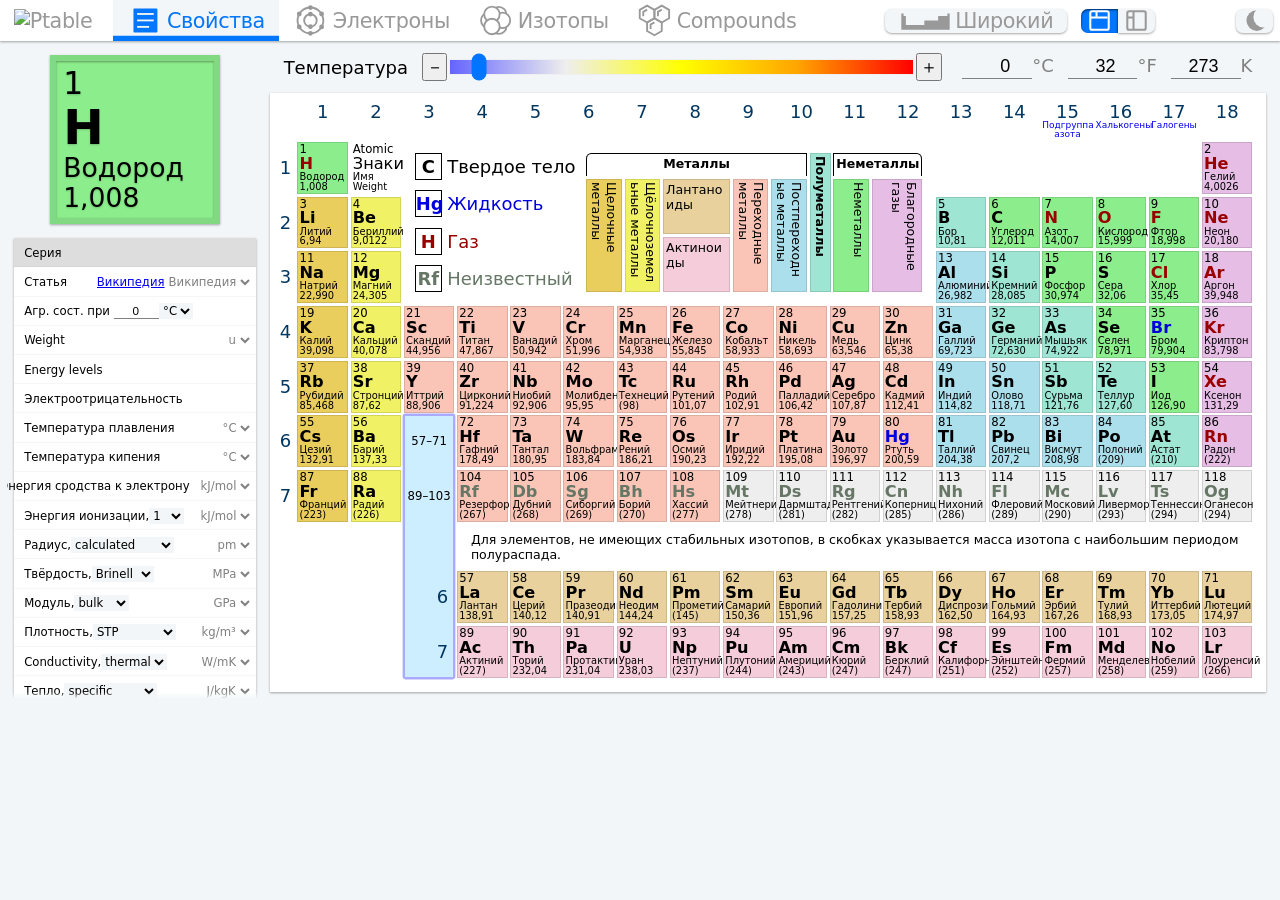
==== commit 6fa06df0: "херня_1" ====
--- a/02-periodic table/index.html
+++ b/02-periodic table/index.html
@@ -70,13 +70,13 @@
             --square-vw: 18;
             --minfont: calc(var(--base-vw) * var(--min) / var(--sidebar-shrink) / 100);
             --property-rows: 6;
-            --row-height: calc((var(--square) - var(--2margin)) / var(--property-rows));
+            --row-height: calc((var(--square) - var(--double-margin)) / var(--property-rows));
             --groups: 18;
             --grid-space: calc(5 * var(--aspect-ratio)); /* HACK: these are too complex */
             --icon-height: 1rem;
-            --tab-height: calc(var(--icon-height) + var(--2margin));
+            --tab-height: calc(var(--icon-height) + var(--double-margin));
             --border-width: calc(var(--gridgap) / 2);
-            --track-height: var(--2margin);
+            --track-height: var(--double-margin);
             --periods: 1em;
             --button-size: calc(2 * var(--track-height));
             --bordercolor: rgba(var(--text), 0.12);
@@ -86,7 +86,7 @@
             --tab-hover: rgb(45,190,252);
             --tab-inactive: #999;
             /*** Derived ***/
-            --2margin: calc(var(--margin) * 2);
+            --double-margin: calc(var(--margin) * 2);
             --gridgap: calc(var(--grid-space) * var(--sidebar-shrink) / var(--groups));
             --fixedgridgap: var(--gridgap); /* HACK: these are too complex */
             --fixedborderwidth: var(--border-width);
@@ -113,7 +113,7 @@
 
         .KeyRegion {
             --margin: calc(0.3rem * var(--sidebar-shrink));
-            --2margin: calc(var(--margin) * 2);
+            --double-margin: calc(var(--margin) * 2);
         }
 
         .Dark {
@@ -310,7 +310,7 @@
         .Logo + label,
         .WideButton + label,
         nav > label {
-            padding: 0 var(--2margin);
+            padding: 0 var(--double-margin);
         }
 
         header > input:last-of-type + label {
@@ -519,7 +519,7 @@
             flex-direction: row;
             justify-content: space-between;
             text-shadow: 0 1px 2px rgba(var(--text),0.2);
-            flex: 0 0 calc(var(--square) - var(--2margin));
+            flex: 0 0 calc(var(--square) - var(--double-margin));
             min-width: 0;
             white-space: nowrap;
         }
@@ -546,7 +546,7 @@
             grid-auto-flow: column;
             grid-auto-columns: 1fr;
             grid-template-rows: repeat(var(--property-rows), 1fr);
-            grid-gap: 0 var(--2margin);
+            grid-gap: 0 var(--double-margin);
             margin: 0;
             scrollbar-width: none;
         }
@@ -608,7 +608,7 @@
             display: flex;
             align-items: center;
             justify-content: flex-end; /* push sidebar compounds right */
-            padding: 0 var(--2margin);
+            padding: 0 var(--double-margin);
             break-inside: avoid;
             outline: 0 solid var(--tab-hover);
         }
@@ -682,7 +682,7 @@
 
         .Slider > div,
         .Slider > label {
-            margin: var(--margin) var(--2margin);
+            margin: var(--margin) var(--double-margin);
         }
 
         .Slider input[type="button"] {
@@ -789,7 +789,7 @@
         ol {
             display: grid;
             transform-style: preserve-3d; /* create stacking context for isotopes */
-            padding: calc(var(--margin)*1.5) var(--2margin) var(--2margin) var(--margin);
+            padding: calc(var(--margin)*1.5) var(--double-margin) var(--double-margin) var(--margin);
         }
 
         ol {
@@ -878,7 +878,7 @@
 
         .Parentheses {
             font-size: 0.7em;
-            margin: var(--margin) var(--2margin);
+            margin: var(--margin) var(--double-margin);
             align-self: center;
         }
 
@@ -1023,7 +1023,7 @@
         }
 
         blockquote {
-            padding: 0 calc(2 * var(--2margin));
+            padding: 0 calc(2 * var(--double-margin));
             font-size: min(0.8em, 32px);
             margin: 0;
         }
@@ -1056,7 +1056,7 @@
             display: flex;
             flex-wrap: wrap;
             justify-content: space-between;
-            margin: 0 calc(var(--square) + 2 * var(--2margin));
+            margin: 0 calc(var(--square) + 2 * var(--double-margin));
             --square-vw: 20; /* recalc --square in :root or flips between 18/20vw from top/sidebar on Reset */
         }
 
@@ -1067,7 +1067,7 @@
         addr {
             flex-basis: 100%;
             color: GrayText;
-            margin: var(--2margin) 0;
+            margin: var(--double-margin) 0;
             font-size: 0.6em;
             text-align: center;
         }
@@ -1422,7 +1422,7 @@
         }
 
         .Notice {
-            margin: var(--2margin) var(--margin) 0;
+            margin: var(--double-margin) var(--margin) 0;
         }
 
         main,
@@ -1472,11 +1472,11 @@
 
             .KeyRegion > * {
                 display: flex;
-                padding: var(--2margin);
+                padding: var(--double-margin);
             }
 
             .KeyRegion > :not(.IsotopeKey) {
-                gap: var(--2margin);
+                gap: var(--double-margin);
             }
 
             .DataRegion > * {
@@ -1510,7 +1510,7 @@
 
         /* Height-width auto scaling */
         body > * {
-            padding: 0 min((100% - 100 * var(--aspect-ratio)) / 2, (100% - var(--min) / var(--sidebar-shrink) * var(--groupfactor) - var(--2margin)) / 2); /* from ol min-width */
+            padding: 0 min((100% - 100 * var(--aspect-ratio)) / 2, (100% - var(--min) / var(--sidebar-shrink) * var(--groupfactor) - var(--double-margin)) / 2); /* from ol min-width */
         }
 
         html {
@@ -1526,7 +1526,7 @@
         ol {
             font-size: calc(var(--base-vw) * var(--aspect-ratio) * var(--sidebar-shrink) / var(--groupfactor));
             /* minfont already takes into account sidebar so undo it by multiplying so table is 768px wide minimum. */
-            min-width: calc(var(--min) * var(--groupfactor) - 2 * var(--2margin));
+            min-width: calc(var(--min) * var(--groupfactor) - 2 * var(--double-margin));
         }
 
         :root {
@@ -1592,7 +1592,7 @@
                 transform: translateX(calc(var(--rtl) * -100%));
                 z-index: 2;
                 position: absolute;
-                top: calc(1.25 * var(--2margin) + var(--tab-height));
+                top: calc(1.25 * var(--double-margin) + var(--tab-height));
                 bottom: 0;
                 font-size: 3vh;
                 margin: 0;
@@ -1622,14 +1622,14 @@
                 --min-rows: 2.5;
                 --margin: 1.7vw;
                 --icon-height: 5vw;
-                --track-height: var(--2margin);
+                --track-height: var(--double-margin);
                 --bordercolor: transparent;
                 --element-pad: 0.15em;
             }
 
             .KeyRegion {
                 --margin: 4.5px; /* Table has a min-width on mobile of 1024 pixels? */
-                --2margin: calc(var(--margin) * 2);
+                --double-margin: calc(var(--margin) * 2);
             }
 
             :root.Dark {
@@ -1767,7 +1767,7 @@
                 position: fixed;
                 pointer-events: none;
                 opacity: 1;
-                padding-inline-start: calc(3 * var(--2margin) + var(--tab-height) + var(--tab-height) * var(--logo-ratio));
+                padding-inline-start: calc(3 * var(--double-margin) + var(--tab-height) + var(--tab-height) * var(--logo-ratio));
                 padding-inline-end: calc(4 * var(--margin) + var(--tab-height));
             }
 
@@ -1869,20 +1869,7 @@
         /* font-variant-numeric: tabular-nums; MAYBE */
 
     </style>
-    <link rel="stylesheet" href="css/interactive-c9e4fcf.css" media="print" onload="this.media='all'; this.onload = null;">
-
-    <script nomodule>window.location.replace("https://old.ptable.com/");</script>
-    <script type="module">
-        if (!("reversed" in document.createElement("ol"))) window.location.replace("https://old.ptable.com/");
-        window.reportError = function (e) {
-            if (window.Bugsnag) window.Bugsnag.notify(e);
-            else console.log(e);
-        }
-    </script>
-
-    <script type="module" src="js/required-Ce3ug7cI.js" crossorigin></script>
-    <link rel="modulepreload" href="js/bugsnag-19N2UTKP.js">
-    <link rel="modulepreload" href="js/extra-OHM_j5Jg.js">
+   
 </head>
 <body>
     <!-- toggled classes: Overlay, SearchActive -->
@@ -1914,157 +1901,128 @@
                     <rect x="10" y="71" rx="4.5" ry="4.5" width="80" height="9" />
                 </g>
             </svg>
-
-            <nav>
-                <input type="radio" id="PropertyTab" name="Tab" checked>
-                <label for="PropertyTab">
-                    <svg viewBox="0 0 100 100">
-                        <g>
-                            <rect x="15" y="15" width="70" height="70" rx="5" fill="none" />
-                            <line x1="27.5" x2="72.5" y1="32.5" y2="32.5" />
-                            <line x1="27.5" x2="72.5" y1="50" y2="50" />
-                            <line x1="27.5" x2="60" y1="67.5" y2="67.5" />
-                        </g>
-                    </svg>
-                    <a href="#%D0%A1%D0%B2%D0%BE%D0%B9%D1%81%D1%82%D0%B2%D0%B0">Свойства</a>
-                </label>
-                <input type="radio" id="ElectronTab" name="Tab">
-                <label for="ElectronTab">
-                    <svg viewBox="-50 -50 100 100">
-                        <g class="Dots">
-                            <circle cx="0" cy="17" r="4" />
-                            <circle cx="0" cy="-17" r="4" />
-
-                            <circle cx="0" cy="35" r="4" />
-                            <circle cx="30.31" cy="17.5" r="4" />
-                            <circle cx="30.31" cy="-17.5" r="4" />
-                            <circle cx="0" cy="-35" r="4" />
-                            <circle cx="-30.31" cy="-17.5" r="4" />
-                            <circle cx="-30.31" cy="17.5" r="4" />
-                        </g>
-                        <g>
-                            <g fill="none">
-                                <path d="M 0 -35 A 35 35 0 1 0 0 35 A 35 35 0 1 0 0 -35 Z M 0 -17 A 17 17 0 1 1 0 17 A 17 17 0 1 1 0 -17 Z" />
-                            </g>
-                        </g>
-                    </svg>
-                    <a href="#%D0%AD%D0%BB%D0%B5%D0%BA%D1%82%D1%80%D0%BE%D0%BD%D1%8B">Электроны</a>
-                </label>
-                <input type="radio" id="IsotopeTab" name="Tab">
-                <label for="IsotopeTab">
-                    <svg viewBox="-50 -50 100 100">
-                        <g class="FillMask">
-                            <circle cx="9" cy="15.59" r="21" />
-                            <circle cx="9" cy="-15.59" r="21" />
-                            <circle cx="-18" cy="0" r="21" />
-
-                            <circle cx="19" cy="0" r="21" />
-                            <circle cx="-9.5" cy="-16.45" r="21" />
-                            <circle cx="-9.5" cy="16.45" r="21" />
-                        </g>
-                    </svg>
-                    <a href="#%D0%98%D0%B7%D0%BE%D1%82%D0%BE%D0%BF%D1%8B">Изотопы</a>
-                </label>
-                <input type="radio" id="CompoundTab" name="Tab">
-                <label for="CompoundTab">
-                    <svg viewBox="-50 -50 100 100">
-                        <g>
-                            <g fill="none">
-                                <polygon points="-19.92 5.75,0 -5.75,0 -28.75,-19.92 -40.25,-39.84 -28.75,-39.84 -5.75" />
-                                <polyline points="-19.92 -29.25,-30.31 -23.25,-30.31 -11.25" />
-
-                                <polygon points="19.92 5.75,39.84 -5.75,39.84 -28.75,19.92 -40.25,0 -28.75,0 -5.75" />
-                                <polyline points="19.92 -29.25,9.53 -23.25,9.53 -11.25" />
-
-                                <polygon points="0 40.25,19.92 28.75,19.92 5.75,0 -5.75,-19.92 5.75,-19.92 28.75" />
-                                <polyline points="0 5.25,-10.39 11.25,-10.39 23.25" />
-                            </g>
-                        </g>
-                    </svg>
-                    <a href="#Compounds">Compounds</a>
-                </label>
-            </nav>
-
-            <input type="checkbox" id="Wide" name="Wide" class="Button Raised WideButton">
-            <label for="Wide">
-                <svg viewBox="-1 -2 23 10">
+        </label>
+        <input type="radio" id="ResetTab" name="Tab" class="Logo"><label for="ResetTab"><a href="#"><img src="icon/ptable-logo.svg" alt="Ptable"></a></label>
+        <nav>
+            <input type="radio" id="PropertyTab" name="Tab" checked>
+            <label for="PropertyTab">
+                <svg viewBox="0 0 100 100">
                     <g>
-                        <polygon points="0 0, 1 0, 1 1, 2 1, 2 5, 10 5, 10 3, 16 3, 16 1, 20 1, 20 0, 21 0, 21 7, 0 7" stroke="none" />
+                        <rect x="15" y="15" width="70" height="70" rx="5" fill="none" />
+                        <line x1="27.5" x2="72.5" y1="32.5" y2="32.5" />
+                        <line x1="27.5" x2="72.5" y1="50" y2="50" />
+                        <line x1="27.5" x2="60" y1="67.5" y2="67.5" />
                     </g>
                 </svg>
-                <a>Широкий</a>
+                <a href="#%D0%A1%D0%B2%D0%BE%D0%B9%D1%81%D1%82%D0%B2%D0%B0">Свойства</a>
             </label>
-
-            <input type="radio" id="TopbarToggle" name="Layout" class="Button Raised Left Toggle" checked>
-            <label for="TopbarToggle">
-                <svg viewBox="0 0 100 100">
-                    <title>Top bar</title>
+            <input type="radio" id="ElectronTab" name="Tab">
+            <label for="ElectronTab">
+                <svg viewBox="-50 -50 100 100">
+                    <g class="Dots">
+                        <circle cx="0" cy="17" r="4" />
+                        <circle cx="0" cy="-17" r="4" />
+
+                        <circle cx="0" cy="35" r="4" />
+                        <circle cx="30.31" cy="17.5" r="4" />
+                        <circle cx="30.31" cy="-17.5" r="4" />
+                        <circle cx="0" cy="-35" r="4" />
+                        <circle cx="-30.31" cy="-17.5" r="4" />
+                        <circle cx="-30.31" cy="17.5" r="4" />
+                    </g>
                     <g>
-                        <rect x="10" y="10" width="80" height="80" rx="8" fill="none" />
-                        <line x1="37" x2="37" y1="10" y2="37" />
-                        <line x1="10" x2="85" y1="37" y2="37" />
+                        <g fill="none">
+                            <path d="M 0 -35 A 35 35 0 1 0 0 35 A 35 35 0 1 0 0 -35 Z M 0 -17 A 17 17 0 1 1 0 17 A 17 17 0 1 1 0 -17 Z" />
+                        </g>
                     </g>
                 </svg>
+                <a href="#%D0%AD%D0%BB%D0%B5%D0%BA%D1%82%D1%80%D0%BE%D0%BD%D1%8B">Электроны</a>
             </label>
-            <input type="radio" id="SidebarToggle" name="Layout" class="Button Raised Right Toggle">
-            <label for="SidebarToggle">
-                <svg viewBox="0 0 100 100">
-                    <title>Side bar</title>
-                    <g>
-                        <rect x="10" y="10" width="80" height="80" rx="8" fill="none" />
-                        <line x1="37" x2="37" y1="10" y2="90" />
-                        <line x1="10" x2="37" y1="37" y2="37" />
+            <input type="radio" id="IsotopeTab" name="Tab">
+            <label for="IsotopeTab">
+                <svg viewBox="-50 -50 100 100">
+                    <g class="FillMask">
+                        <circle cx="9" cy="15.59" r="21" />
+                        <circle cx="9" cy="-15.59" r="21" />
+                        <circle cx="-18" cy="0" r="21" />
+
+                        <circle cx="19" cy="0" r="21" />
+                        <circle cx="-9.5" cy="-16.45" r="21" />
+                        <circle cx="-9.5" cy="16.45" r="21" />
                     </g>
                 </svg>
+                <a href="#%D0%98%D0%B7%D0%BE%D1%82%D0%BE%D0%BF%D1%8B">Изотопы</a>
             </label>
-
-            <input type="checkbox" id="DarkButton" name="Dark" class="Button Raised">
-            <label for="DarkButton">
+            <input type="radio" id="CompoundTab" name="Tab">
+            <label for="CompoundTab">
                 <svg viewBox="-50 -50 100 100">
-                    <title>Dark</title>
-                    <defs>
-                        <mask id="Moon">
-                            <rect x="-50" y="-50" width="100" height="100" fill="white" />
-                            <circle cx="40" cy="-15" r="45" fill="black" />
-                        </mask>
-                    </defs>
                     <g>
-                        <circle cx="10" cy="0" r="45" mask="url(#Moon)" stroke="none" />
+                        <g fill="none">
+                            <polygon points="-19.92 5.75,0 -5.75,0 -28.75,-19.92 -40.25,-39.84 -28.75,-39.84 -5.75" />
+                            <polyline points="-19.92 -29.25,-30.31 -23.25,-30.31 -11.25" />
+
+                            <polygon points="19.92 5.75,39.84 -5.75,39.84 -28.75,19.92 -40.25,0 -28.75,0 -5.75" />
+                            <polyline points="19.92 -29.25,9.53 -23.25,9.53 -11.25" />
+
+                            <polygon points="0 40.25,19.92 28.75,19.92 5.75,0 -5.75,-19.92 5.75,-19.92 28.75" />
+                            <polyline points="0 5.25,-10.39 11.25,-10.39 23.25" />
+                        </g>
                     </g>
                 </svg>
+                <a href="#Compounds">Compounds</a>
             </label>
-
-            <input type="checkbox" id="SearchButton" class="Button Flat" name="Search">
-            <label for="SearchButton">
-                <svg viewBox="-50 -50 100 100" class="Magnify">
-                    <title>Search</title>
-                    <style>
-                        .Magnify * {
-                            transition: all 0.6s cubic-bezier(0.2,1,0.3,1);
-                        }
-
-                        :checked + label > .Magnify .Circle {
-                            cx: 0;
-                            cy: 0;
-                            ry: 0.1;
-                            rx: 40;
-                            transform: rotate(-45deg);
-                        }
-
-                        :checked + label > .Magnify .Line {
-                            cx: 0;
-                            cy: 0;
-                            rx: 40;
-                            transform: rotate(45deg) !important;
-                            transform-origin: 0 0 !important;
-                        }
-                    </style>
-                    <g>
-                        <ellipse class="Circle" cx="-10" cy="-10" rx="25" ry="25" fill="none" />
-                        <ellipse class="Line" cx=18.84 cy=21.34 rx=17.64 style="transform: rotate(50.8deg); transform-origin: 18.84% 21.34%;" ry="0.1" />
-                    </g>
-                </svg>
-            </label>
+        </nav>
+
+        <input type="checkbox" id="Wide" name="Wide" class="Button Raised WideButton">
+        <label for="Wide">
+            <svg viewBox="-1 -2 23 10">
+                <g>
+                    <polygon points="0 0, 1 0, 1 1, 2 1, 2 5, 10 5, 10 3, 16 3, 16 1, 20 1, 20 0, 21 0, 21 7, 0 7" stroke="none" />
+                </g>
+            </svg>
+            <a>Широкий</a>
+        </label>
+
+        <input type="radio" id="TopbarToggle" name="Layout" class="Button Raised Left Toggle" checked>
+        <label for="TopbarToggle">
+            <svg viewBox="0 0 100 100">
+                <title>Top bar</title>
+                <g>
+                    <rect x="10" y="10" width="80" height="80" rx="8" fill="none" />
+                    <line x1="37" x2="37" y1="10" y2="37" />
+                    <line x1="10" x2="85" y1="37" y2="37" />
+                </g>
+            </svg>
+        </label>
+        <input type="radio" id="SidebarToggle" name="Layout" class="Button Raised Right Toggle">
+        <label for="SidebarToggle">
+            <svg viewBox="0 0 100 100">
+                <title>Side bar</title>
+                <g>
+                    <rect x="10" y="10" width="80" height="80" rx="8" fill="none" />
+                    <line x1="37" x2="37" y1="10" y2="90" />
+                    <line x1="10" x2="37" y1="37" y2="37" />
+                </g>
+            </svg>
+        </label>
+
+        <input type="checkbox" id="DarkButton" name="Dark" class="Button Raised">
+        <label for="DarkButton">
+            <svg viewBox="-50 -50 100 100">
+                <title>Dark</title>
+                <defs>
+                    <mask id="Moon">
+                        <rect x="-50" y="-50" width="100" height="100" fill="white" />
+                        <circle cx="40" cy="-15" r="45" fill="black" />
+                    </mask>
+                </defs>
+                <g>
+                    <circle cx="10" cy="0" r="45" mask="url(#Moon)" stroke="none" />
+                </g>
+            </svg>
+        </label>
+
+        
     </header>
 
 
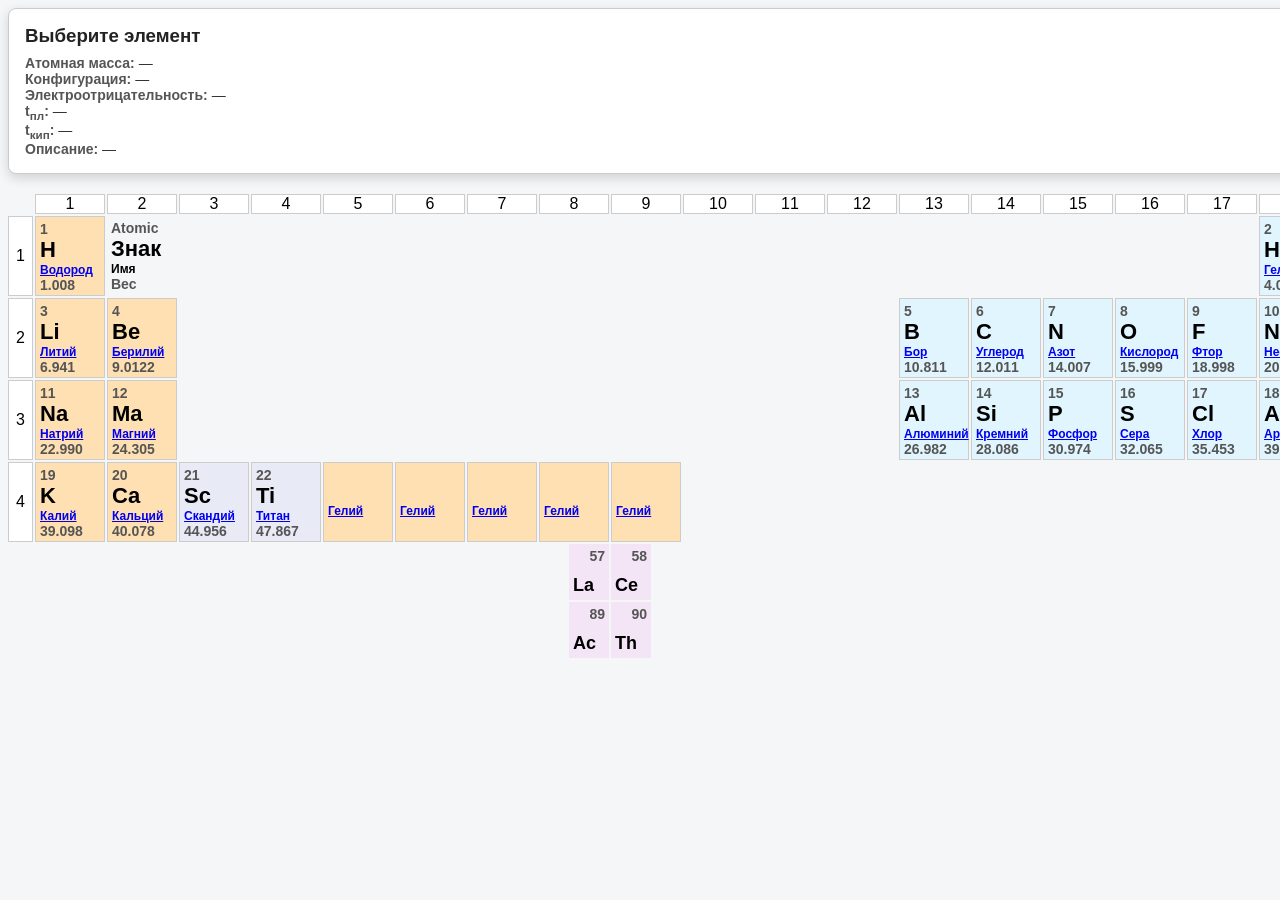
==== commit 4b16a783: "хрень_2" ====
--- a/02-periodic table/index.html
+++ b/02-periodic table/index.html
@@ -1,3323 +1,494 @@
-﻿
-<!doctype html>
-<html lang="ru-RU" data-iso="ru" data-wiki="ru" dir="ltr" class="Property" data-wide="0" translate="no">
-<!-- toggled classes: Sidebar, Collapse, [Tab], Dark, SmoothResize, NoTransitions, FullScreen -->
+﻿<!DOCTYPE html>
+<html lang="ru">
 <head>
-    <title>Таблица Менделеева - Ptable</title>
-    <script>
-        const dark_os_theme = window.matchMedia("(prefers-color-scheme: dark)").matches;
-        const theme_set = localStorage.getItem("Theme");
-        const dark_set = localStorage.getItem("Theme") === "Dark";
-        const layout_set = localStorage.getItem("Layout");
-        const layout_sidebar_set = localStorage.getItem("Layout") === "Sidebar";
-        const wide_enough_but_not_tall = window.matchMedia("(min-width: 1200px) and (min-aspect-ratio: 6/5), (min-width: 1024px) and (min-aspect-ratio: 6/5) and (-webkit-min-device-pixel-ratio: 2)").matches;
-
-        if (dark_set || (dark_os_theme && !theme_set)) {
-            document.documentElement.classList.add("Dark");
-            document.documentElement.style.colorScheme = "dark";
-        }
-        if (layout_sidebar_set || (wide_enough_but_not_tall && !layout_set))
-            document.documentElement.classList.add("Sidebar");
-
-        window.CACHE_NAME = "18bb0ff";
-        window.PropertiesURL = "/JSON/properties-951c835.json";
-        window.releaseStage = "production";
-    </script>
-
-    <meta name="description" content="Интерактивная периодическая таблица с динамически отображаемыми названиями элементов, электронами, атомными массами, орбиталями, изотопами, поиском и полными описаниями.">
-    <meta name="twitter:card" content="summary">
-    <meta property="og:title" content="Таблица Менделеева - Ptable">
-    <meta property="og:description" content="Интерактивная периодическая таблица с динамически отображаемыми названиями элементов, электронами, атомными массами, орбиталями, изотопами, поиском и полными описаниями.">
-    <meta property="og:image" content="https://ptable.com/icon/pt-square-192.png">
-
-    <meta name="viewport" content="width=device-width, initial-scale=1, user-scalable=no">
-    <meta name="theme-color" content="#0276FD">
-    <meta name="format-detection" content="telephone=no">
-    <meta name="mobile-web-app-capable" content="yes">
-    <meta name="apple-mobile-web-app-capable" content="yes">
-    <link rel="icon" href="/icon/pt-square.svg">
-    <link rel="apple-touch-icon" href="icon/pt-square-192.png">
-
-    <link rel="canonical" href="https://ptable.com/?lang=ru">
-    <link rel="manifest" href="/manifest/ptable.ru.webmanifest" crossorigin="use-credentials">
-
-    <meta name="monetization" content="$ilp.uphold.com/Bw3wHNJbi7YJ">
-
+    <meta charset="utf-8" />
+    <title>Интерактивная таблица Менделеева</title>
     <style>
-        :root {
-            --solid: #000;
-            --liquid: #00D;
-            --gas: #900;
-            --unknown: #676;
-            --heat-gradient: linear-gradient(to right, rgb(100,100,255), rgb(238, 238, 238), yellow, orange, red);
-            --body-bg: rgb(243, 246, 248);
-            --body-bg-trans: rgba(243, 246, 248, 0);
-            --blocks: rgb(255, 255, 255);
-            --text: 0, 0, 0;
-            --darkshadow: rgba(0, 0, 0, 0.24);
-            --lightshadow: rgba(0, 0, 0, 0.12);
-            --hovered: #f5f8fa;
-            --selected: #DDD;
-            --group: #003660;
-            --invert: 0;
-            --nodata: hsl(0, 0%, 90%);
-            --lock: 1;
-            --element-pad: 0.05rem;
-            --base-vw: 1.8;
-            --sidebar-shrink: 1;
-            --margin: 0.3rem;
-            --min: 768px;
-            --square-vw: 18;
-            --minfont: calc(var(--base-vw) * var(--min) / var(--sidebar-shrink) / 100);
-            --property-rows: 6;
-            --row-height: calc((var(--square) - var(--double-margin)) / var(--property-rows));
-            --groups: 18;
-            --grid-space: calc(5 * var(--aspect-ratio)); /* HACK: these are too complex */
-            --icon-height: 1rem;
-            --tab-height: calc(var(--icon-height) + var(--double-margin));
-            --border-width: calc(var(--gridgap) / 2);
-            --track-height: var(--double-margin);
-            --periods: 1em;
-            --button-size: calc(2 * var(--track-height));
-            --bordercolor: rgba(var(--text), 0.12);
-            --logo-ratio: calc(280 / 121.1);
-            --rtl: 1;
-            --tab-active: rgb(2,118,253);
-            --tab-hover: rgb(45,190,252);
-            --tab-inactive: #999;
-            /*** Derived ***/
-            --double-margin: calc(var(--margin) * 2);
-            --gridgap: calc(var(--grid-space) * var(--sidebar-shrink) / var(--groups));
-            --fixedgridgap: var(--gridgap); /* HACK: these are too complex */
-            --fixedborderwidth: var(--border-width);
-            --groupfactor: calc(1 + (var(--groups) - 18) / 18);
-            --alkali: hsl(48deg, 77%, 64%);
-            --alkaline: hsl(60deg, 83%, 67%);
-            --lanthanoid: hsl(42deg, 62%, 76%);
-            --actinoid: hsl(340deg, 67%, 88%);
-            --transition: hsl(12deg, 87%, 85%);
-            --poor: hsl(192deg, 62%, 80%);
-            --metalloid: hsl(165deg, 58%, 76%);
-            --nonmetal: hsl(120deg, 73%, 74%);
-            --noble: hsl(300deg, 44%, 82%);
-            --nocategory: #EEE;
-            --divider: #CEF;
-            --divideroutline: #AAF;
-            --dividerhover: #BBF;
-        }
-
-            :root[dir="rtl"] {
-                --rtl: -1;
-                --heat-gradient: linear-gradient(to left, rgb(100,100,255), var(--blocks), yellow, orange, red);
-            }
-
-        .KeyRegion {
-            --margin: calc(0.3rem * var(--sidebar-shrink));
-            --double-margin: calc(var(--margin) * 2);
-        }
-
-        .Dark {
-            --bordercolor: rgba(var(--text), 0.2);
-            --solid: #b5b5b5;
-            --liquid: #99F;
-            --gas: #F44;
-            --unknown: #777;
-            --nodata: #333;
-            --body-bg: rgb(0, 0, 0);
-            --body-bg-trans: rgba(0, 0, 0, 0);
-            --blocks: #191919;
-            --text: 222, 222, 222;
-            --darkshadow: rgba(255, 255, 255, 0.24);
-            --lightshadow: rgba(255, 255, 255, 0.12); /* needed by safari */
-            --hovered: #141D26;
-            --selected: #393939;
-            --group: #aaa5f3;
-            --invert: 1;
-            --tab-active: #588ffe;
-            --tab-inactive: #999;
-            --alkali: #6c3b01;
-            --alkaline: #846011;
-            --lanthanoid: #402c17;
-            --actinoid: #732e4c;
-            --transition: #711019;
-            --poor: #003666;
-            --metalloid: #015146;
-            --nonmetal: #3e6418;
-            --noble: #3a2151;
-            --nocategory: #222;
-            --divider: #00A;
-            --divideroutline: #00D;
-            --dividerhover: #00B;
-        }
-
-        /*** Undone in interactive ***/
-        .KeyRegion > :not(.SeriesState) {
-            display: none;
-        }
-
-        /* Hidden properties, must be done early */
-        .DataRegion .Resets,
-        .DataRegion .Compounds {
-            display: none !important;
-        }
-
-        * {
-            box-sizing: border-box; /* Admit it, IE got this right and the initial standard was dumb */
-        }
-
-        .NoTransitions * {
-            transition: all 0.05s linear !important;
-        }
-
-        html, body {
-            font-family: system-ui, -apple-system, "Segoe UI", sans-serif;
-            background-color: var(--body-bg);
-            color: rgb(var(--text));
-        }
-
         body {
-            margin: 0;
-        }
-
-        /*** Anchors ***/
-        .Dark a[href]:not(figure *) {
-            color: var(--tab-active);
-        }
-
-        .Dark a:visited:not(figure *) {
-            color: var(--group);
-        }
-
-        footer a,
-        .KeyRegion a,
-        .Group > a {
-            text-decoration: inherit;
-        }
-
-        main :not(data) > a[href]:hover {
-            outline: medium solid var(--tab-hover);
-            outline-offset: 0.09rem;
-        }
-
-        footer a:hover {
-            text-decoration: underline;
-        }
-
-        a[href^="#"]:hover {
-            outline: none;
-        }
-
-        /*** Reset ***/
-        dd {
-            margin: 0;
-        }
-
-        ul, ol {
-            list-style-type: none;
-            padding-inline-start: 0;
-        }
-
-            /*** Box shadows ***/
-            header,
-            .Raised + label,
-            .adsbygoogle[data-adsbygoogle-status="done"],
-            ol,
-            input[type="search"],
-            [value="expandedconfig"] + li > output > b::before,
-            ul > li {
-                background-color: var(--blocks);
-                box-shadow: 0 1px 3px var(--lightshadow), 0 1px 2px var(--darkshadow);
-            }
-
-                .Raised + label:hover,
-                .Raised:focus + * {
-                    box-shadow: 0 2px 4px var(--lightshadow), 0 2px 3px var(--darkshadow);
-                }
-
-        figure {
-            box-shadow: 0 1px 3px var(--lightshadow), 0 1px 2px var(--darkshadow), inset 0 1px 3px rgba(0,0,0,0.12), inset 0 1px 2px rgba(0,0,0,0.24);
-        }
-
-        .Raised:checked + label {
-            box-shadow: inset 0 1px 3px rgba(0,0,0,0.24), inset 0 1px 2px rgba(0,0,0,0.48);
-        }
-
-        .Expand {
-            box-shadow: 0 19px 38px var(--darkshadow), 0 15px 12px var(--lightshadow);
-        }
-
-        figure > iframe {
-            box-shadow: inset 0 1px 3px rgba(0,0,0,0.12), inset 0 1px 2px rgba(0,0,0,0.24);
-        }
-
-        /*** Header ***/
-        body > h1 {
-            display: none;
-        }
-
-        header {
-            font-size: 0.9em;
-            font-weight: 500;
-            letter-spacing: -0.02em;
-        }
-
-        header, nav {
-            display: flex;
-        }
-
-        .Logo + label img {
-            display: block;
-        }
-
-        header label {
-            display: flex;
+            font-family: Arial, sans-serif;
+            background: #f4f6f8;
+            /* padding: 15px;
+        margin: 0;*/
+        }
+
+        .container {
+            display: flex;
+            flex-direction: column;
+            gap: 20px;
+            max-width: 1400px;
+            margin: 0 auto;
+        }
+
+        /* Стили для карточки-панели */
+        .info-panel {
+            width: 100%;
+            max-width: 1300px;
+            background: white;
+            border: 1px solid #ccc;
+            padding: 16px;
+            border-radius: 8px;
+            box-shadow: 0 4px 12px rgba(0,0,0,0.15);
+            /*display: none;*/ /* скрыто по умолчанию */
+            flex-direction: column;
+            gap: 8px;
+            animation: fadeIn 0.2s ease-out;
+        }
+
+            .info-panel.visible {
+                display: flex;
+            }
+
+            .info-panel h3 {
+                margin: 0 0 8px 0;
+                color: #222;
+            }
+
+        .info-row {
+            font-size: 14px;
+            color: #333;
+        }
+
+        .info-label {
+            color: #555;
+            font-weight: bold;
+        }
+
+        .layout-wrapper {
+            display: flex;
+            flex-direction: column;
             align-items: center;
-        }
-
-            header label > a,
-            header label > a[href]:hover {
-                text-decoration: inherit;
-                color: inherit !important;
-            }
-
-        header svg + a {
-            margin-inline-start: calc(var(--margin) / 2);
-        }
-
-        header > label svg,
-        nav > label svg {
-            height: var(--tab-height);
-        }
-
-        .Raised + label svg {
-            height: var(--icon-height);
-        }
-
-        .Logo + label img {
-            width: calc(var(--tab-height) * var(--logo-ratio));
-        }
-
-        .Button + label {
-            margin: calc(1.25 * var(--margin)) var(--margin);
-        }
-
-        .Raised + label {
-            padding: 0 var(--margin);
-            border-radius: var(--margin);
-            background-color: var(--body-bg);
-        }
-
-        .Logo + label,
-        .WideButton + label,
-        nav > label {
-            padding: 0 var(--double-margin);
-        }
-
-        header > input:last-of-type + label {
-            padding-inline-end: var(--margin);
-        }
-
-        header label {
-            color: var(--tab-inactive);
-        }
-
-        header input + :hover,
-        header :focus + label {
-            color: var(--tab-hover);
-            background-color: var(--body-bg);
-        }
-
-        header :checked + label {
-            color: var(--tab-active);
-            background-color: var(--body-bg);
-        }
-
-        header .Flat + label {
-            background-color: unset;
-        }
-
-        nav :checked + label {
-            box-shadow: inset 0 -0.25em currentColor;
-        }
-
-        .Raised:checked + label {
-            background-color: var(--tab-active);
-            color: var(--blocks);
-        }
-
-        .Toggle.Left + label {
-            margin-right: 0;
-            border-top-right-radius: 0;
-            border-bottom-right-radius: 0;
-        }
-
-        .Toggle.Right + label {
-            margin-left: 0;
-            border-top-left-radius: 0;
-            border-bottom-left-radius: 0;
-        }
-
-        header input:last-of-type + label,
-        .WideButton + label {
-            margin-inline-start: auto;
-        }
-
-        .MenuButton + label {
-            display: none;
-        }
-
-        /*** SVG ***/
-        header svg > g {
-            stroke-width: 5;
-            stroke: currentColor;
-            fill: currentColor;
-        }
-
-        .Magnify g,
-        .Toggle + label g {
-            stroke-width: 9;
-        }
-
-        nav :checked + * polyline,
-        nav :checked + * polygon,
-        nav :checked + * rect,
-        nav :checked + * circle,
-        nav :checked + * path,
-        nav :checked + * line {
-            stroke: var(--body-bg);
-        }
-
-        nav :checked + * circle,
-        nav :checked + * path,
-        nav :checked + * polygon,
-        nav :checked + * rect {
-            fill: currentColor;
-        }
-
-        .FillMask {
-            fill: var(--blocks);
-        }
-
-        input + label:hover .FillMask {
-            fill: var(--body-bg);
-        }
-
-        :checked + * .Dots circle {
-            stroke: currentColor;
-        }
-
-        /*** Side/topbar ***/
-        main {
-            display: flex;
-        }
-
-            main > article {
-                display: flex;
-                flex-direction: column;
-                flex-grow: 1; /* sidebar zh */
-            }
-
-        aside {
-            display: flex;
-            flex-basis: var(--square);
-            overflow: hidden;
-        }
-
-        .Collapse aside,
-        .Reset aside {
-            opacity: 0;
-            flex-basis: 0;
-            visibility: hidden;
-        }
-
-        /* Side bar, landscape */
-        .Sidebar {
-            --square-vw: 20;
-        }
-
-        @media (max-width: 1200px) { /* iPad width or so */
-            .Sidebar {
-                --square-vw: 24;
-            }
-        }
-
-        .Sidebar .DataRegion {
-            flex-grow: 1;
-            flex-basis: 0; /* basis 0 plus grow 1 expands to height of sibling! */
-        }
-
-            .Sidebar .DataRegion > * {
-                display: initial;
-            }
-
-        .Sidebar main {
-            flex-direction: row;
-            min-width: 0;
-        }
-
-        .Sidebar aside {
-            flex-direction: column;
-            flex-shrink: 0;
-            min-width: 0;
-        }
-
-            .Sidebar aside figure {
-                align-self: center;
-                font-size: 2.1em;
-                height: 3.5em;
-                width: 3.5em;
-                flex: unset;
-            }
-
-            .Sidebar aside ul > li {
-                min-height: 2.5em;
-                padding: 0 calc(var(--margin) * 1.5);
-            }
-
-        .Sidebar main > article {
-            transition: width 0.3s linear;
-            min-width: 0;
-        }
-
-        .Sidebar:not(.Reset):not(.Collapse) {
-            --sidebar-shrink: calc(1 - (var(--square-vw) + 2) / 100); /* 2% breathing room */
-        }
-
-        .Sidebar[data-wide="15"] aside > figure {
-            display: none;
-        }
-
-        .Sidebar[data-wide="15"]
-        .Sidebar.Collapse,
-        .Sidebar.Reset {
-            --sidebar-shrink: 1;
-        }
-
-        .Sidebar canvas {
-            height: unset;
-        }
-
-        /*** CloseUp box ***/
-        figure {
-            border: var(--margin) solid rgba(var(--text), 0.08);
-        }
-
-            figure a {
-                color: inherit;
-                text-decoration: inherit;
-            }
-
-            figure:hover a {
-                color: var(--tab-active);
-                text-decoration: revert;
-            }
-
-        aside figure {
-            font-size: 2.8em;
-            padding: var(--margin);
-            display: flex;
-            flex-direction: row;
+            gap: 24px;
+            max-width: 1400px;
+            margin: 0 auto;
+        }
+
+        /* Таблица */
+        .periodic-table {
+            display: grid;
+            grid-template-columns: 25px /* период */
+            repeat(18, 70px); /* группы */
+            gap: 2px;
+        }
+
+        .cell {
+            background: white;
+            border: 1px solid #ccc;
+            display: flex;
+            flex-direction: column;
+            align-items: flex-start;
             justify-content: space-between;
-            text-shadow: 0 1px 2px rgba(var(--text),0.2);
-            flex: 0 0 calc(var(--square) - var(--double-margin));
-            min-width: 0;
-            white-space: nowrap;
-        }
-
-        figure > output {
-            min-width: 0;
-        }
-
-        figure > output,
-        figure > small {
+            padding: 4px;
+            box-sizing: border-box;
+            position: relative;
+            cursor: pointer;
+            transition: transform 0.1s, box-shadow 0.1s, background-color 0.1s;
+        }
+
+            .cell:hover {
+                transform: scale(1.03);
+                box-shadow: 0 4px 12px rgba(0,0,0,0.15);
+                z-index: 10;
+                background-color: #f0f4f8;
+            }
+
+            .cell.empty {
+                background: transparent;
+                border: none;
+                cursor: default;
+            }
+
+        .cell, .period, .group {
+            background: white;
+            border: 1px solid #ccc;
+            box-sizing: border-box;
+            padding: 4px;
+            cursor: pointer;
+            transition: transform 0.1s, box-shadow 0.1s;
+        }
+
+            .cell:hover, .period:hover, .group:hover {
+                transform: scale(1.05);
+                box-shadow: 0 4px 12px rgba(0,0,0,0.15);
+            }
+
+
+
+        .cell {
+            height: 80px;
             display: flex;
             flex-direction: column;
             justify-content: space-between;
-            line-height: 1;
-        }
-
-        figure > small {
-            min-width: 1.2em; /* HACK: magic number */
-        }
-
-        /*** Radio button boxes ***/
-        ul {
-            display: grid;
-            grid-auto-flow: column;
-            grid-auto-columns: 1fr;
-            grid-template-rows: repeat(var(--property-rows), 1fr);
-            grid-gap: 0 var(--double-margin);
-            margin: 0;
-            scrollbar-width: none;
-        }
-
-            ul.CompoundResults {
-                display: initial;
-            }
-
-            ul::-webkit-scrollbar {
-                display: none;
-            }
-
-        .CompoundResults > li {
-            flex-wrap: wrap;
-        }
-
-        ul > li > select {
-            margin-inline-end: calc(-1 * var(--margin));
-            font: inherit;
-            border: none;
-            color: GrayText;
-            background-color: unset;
-        }
-
-        ul > li > label > select {
-            color: inherit;
-            font: inherit;
-            border: none;
-            background-color: var(--body-bg); /* MAYBE */
-        }
-
-        ul > li > a {
-            text-align: end; /* push 2nd compounds right */
-        }
-
-        ul > li > output {
-            white-space: nowrap;
-            overflow: hidden;
-            text-overflow: ellipsis;
-        }
-
-        ul > li.HideStart > output {
-            direction: rtl;
+        }
+
+        .period {
+            height: 20px;
+            display: flex;
+            justify-content: center;
+            align-items: center;
+        }
+
+        .group {
+            width: 25px;
+            display: flex;
+            justify-content: center;
+            align-items: center;
+        }
+
+
+        .atomic-number 
+        {
+            font-size: 14px;
+            font-weight: bold;
+            text-align:right;
+            color: #555;
+        }
+
+        .symbol {
+            font-size: 22px;
+            font-weight: bold;
+        }
+
+        .name {
+            font-size: 12px;
+            font-weight: bold;
             text-align: left;
         }
 
-        ul > li:hover > output {
-            direction: unset;
-            white-space: initial;
-            overflow: initial;
-            text-align: end;
-        }
-
-        ul > li > a ~ a {
-            flex-basis: 100%;
-        }
-
-        ul > li {
-            display: flex;
-            align-items: center;
-            justify-content: flex-end; /* push sidebar compounds right */
-            padding: 0 var(--double-margin);
-            break-inside: avoid;
-            outline: 0 solid var(--tab-hover);
-        }
-
-        aside ul > li {
-            min-height: var(--row-height);
-        }
-
-        .DataRegion ul > li > label {
-            margin-inline-end: var(--margin);
-            white-space: nowrap;
-            flex-grow: 1;
-        }
-
-        ul > li:hover {
-            background-color: var(--hovered);
-        }
-
-        ul > input:checked + li {
-            background-color: var(--selected);
-        }
-
-        ul:not(.CompoundResults) > li:hover {
-            outline-width: var(--fixedgridgap);
-            z-index: 2;
-        }
-
-        ul:not(.CompoundResults) > input:focus + li {
-            outline-width: var(--fixedgridgap);
-            outline-color: LinkText;
-            z-index: 3;
-        }
-
-        .DataRegion ul > li > * {
-            overflow-wrap: break-word;
-            hyphens: auto;
-        }
-
-        .KeyRegion ul > li {
-            overflow-wrap: anywhere;
-        }
-
-        /*** Unit selects ***/
-        .electric > select:not(.electric),
-        .thermal > select:not(.thermal),
-        .specific > select:not(.specific),
-        .vaporization > select:not(.vaporization),
-        .fusion > select:not(.fusion) {
-            display: none;
-        }
-
-        /*** Properties ***/
-        .Properties {
-            grid-auto-columns: 32fr 33fr 35fr; /* BUG: find less jittery values for russian: https://developer.mozilla.org/en-US/docs/Web/CSS/grid-auto-columns */
-        }
-
-        /*** Slider ***/
-        .Slider {
-            position: sticky;
-            left: var(--margin);
-            display: flex;
-            overflow: hidden;
-            align-items: center;
-            margin-inline-start: var(--margin);
-        }
-
-        [dir="rtl"] .Slider {
-            left: unset;
-            right: var(--margin);
-        }
-
-        .Slider > div,
-        .Slider > label {
-            margin: var(--margin) var(--double-margin);
-        }
-
-        .Slider input[type="button"] {
-            padding: 0 0.1em;
-            font-size: inherit;
-        }
-
-        .RangeNumbers {
-            display: flex;
-            align-items: baseline;
-            margin: auto;
-            white-space: nowrap;
-        }
-
-            .RangeNumbers > input {
-                margin-inline-start: var(--margin);
-            }
-
-            .RangeNumbers > label {
-                margin-inline-end: var(--margin);
-            }
-
-        input[type="number"]:out-of-range {
-            background-color: #FCC;
-        }
-
-        .Slider {
-            flex-basis: 0;
-            visibility: hidden;
-            opacity: 0;
-        }
-
-        .Reset .SliderTemp,
-        .Property .series .SliderTemp,
-        .Property .name .SliderTemp,
-        .Property .state .SliderTemp,
-        .Property .melt .SliderTemp,
-        .Property .boil .SliderTemp,
-        .Property .discover .SliderYear {
-            flex-basis: 2.1em /* HACK: fixed size allows transition */;
-            visibility: visible;
-            opacity: 1;
-        }
-
-        .Property .name ol > li,
-        .Isotope .isoname ol > li.Tope,
-        .Isotope ol > li:not(.Tope) {
+        .mass {
+            font-size: 14px;
+            font-weight: bold;
+            text-align: left;
+            color: #555;
+        }
+
+
+        /* Цвета блоков */
+        .s-block {
+            background-color: #ffe0b2;
+        }
+
+        .p-block {
+            background-color: #e1f5fe;
+        }
+
+        .d-block {
+            background-color: #e8eaf6;
+        }
+
+        .f-block {
+            background-color: #f3e5f5;
+        }
+
+        /* Лантаноиды и актиноиды */
+        .lanthanides, .actinides {
+            grid-column: 3 / span 14;
+            display: flex;
+            justify-content: center;
+            gap: 2px;
+        }
+
+        .sub-cell {
+            width: 40px;
+            height: 56px;
+            font-size: 11px;
+            display: flex;
+            flex-direction: column;
+            justify-content: space-between;
+            padding: 4px;
+            box-sizing: border-box;
             cursor: pointer;
-        }
-
-        [type="number"] {
-            width: 7ch;
-            text-align: end;
-            font-size: inherit;
-            border: none;
-            border-bottom: thin solid GrayText;
-            background-color: inherit;
-            color: inherit;
-        }
-
-            [type="number"]::-webkit-inner-spin-button {
-                margin-left: 0.5ch;
-            }
-
-        [type="range"] {
-            flex-grow: 1;
-        }
-
-            [type="range"]::-webkit-slider-runnable-track {
-                border: thin solid ButtonShadow;
-            }
-
-            [type="range"]::-webkit-slider-thumb {
-                padding: var(--track-height) 0;
-                margin: calc(var(--track-height) / -2) 0;
-            }
-
-            [type="range"]::-moz-range-track {
-                height: var(--track-height);
-                border: thin solid ButtonShadow;
-            }
-
-            [type="range"]::-moz-range-thumb {
-                padding: calc(var(--track-height) / 2) 0;
-            }
-
-        .TempRange::-webkit-slider-runnable-track {
-            background: var(--heat-gradient);
-        }
-
-        .YearRange::-webkit-slider-runnable-track {
-            background: linear-gradient(to right, var(--blocks), 75%, LinkText);
-        }
-
-        .TempRange::-moz-range-track {
-            background: var(--heat-gradient);
-        }
-
-        .YearRange::-moz-range-track {
-            background: linear-gradient(to right, var(--blocks), 75%, LinkText);
-        }
-
-        /*** Table ***/
-        ol {
-            display: grid;
-            transform-style: preserve-3d; /* create stacking context for isotopes */
-            padding: calc(var(--margin)*1.5) var(--double-margin) var(--double-margin) var(--margin);
-        }
-
-        ol {
-            grid-template-columns: var(--periods) repeat(var(--groups), minmax(0, 1fr));
-        }
-
-            .Legend,
-            ol > li {
-                white-space: nowrap;
-                padding: var(--element-pad);
-            }
-
-                ol li > *,
-                .Legend > *,
-                figure > output > * {
-                    line-height: 1;
-                    display: block;
-                    font-style: normal;
-                    font-weight: normal;
-                }
-
-        figure abbr, li > abbr {
-            font-weight: 600;
-        }
-
-        /*** Element boxes ***/
-        figure b,
-        ol > * > b {
-            font-size: 0.65em;
-            font-weight: normal;
-            speak: never;
-        }
-
-        ol > * > abbr {
-            font-size: 0.9em;
-        }
-
-        em,
-        data {
-            font-size: 0.55em;
-        }
-
-        data {
-            text-overflow: ellipsis;
-            overflow: hidden;
-        }
-
-        :lang(zh) ol > * > abbr {
-            font-size: 0.7em;
-        }
-
-        :lang(zh) ol > * > em {
-            font-size: 0.75em;
-        }
-        /* adds up to 1.45em just like 0.9+0.55 */
-        small {
-            font-size: 0.38em;
-            text-align: end;
-        }
-
-        /*** Table interior ***/
-        .Period, .Group {
-            color: var(--group);
-            line-height: 1;
-        }
-
-        .Period {
-            align-self: center;
-            text-align: right;
-            padding-right: calc(var(--margin) / 2);
-            z-index: 2;
-        }
-
-        .Removed6, .Removed7 {
-            margin-right: var(--fixedgridgap);
-        }
-
-        .Group > a {
-            font-size: 0.5em;
-            display: block;
-        }
-
-        .Group {
-            text-align: center;
-        }
-
-        .Parentheses {
-            font-size: 0.7em;
-            margin: var(--margin) var(--double-margin);
-            align-self: center;
-        }
-
-        .Label57to71,
-        .Label89to103 {
-            font-size: 0.65em;
-            align-self: center;
-            text-align: center;
-        }
-
-        /*** Grid Positioning ***/
-        .KeyRegion {
-            grid-column: 4 / span 10;
-            grid-row: 2 / span 3;
-        }
-
-        [data-wide="15"] .KeyRegion {
-            grid-column-end: span 14;
-        }
-
-        .G3 {
-            grid-column-start: calc(var(--groups) - 14);
-        }
-
-        .WideGap,
-        .WideKeyRegion {
-            display: none;
-        }
-
-        .VerticalInner {
-            grid-column-start: 4;
-            grid-row: 7 / span 5;
-        }
-
-        .Legend {
-            grid-column-start: 3;
-            grid-row-start: 2;
-        }
-
-        .OldSlider {
-            grid-column-end: span 5;
-            grid-row-start: 2;
-        }
-
-        .PosterLogo {
-            grid-column: 1 / span 3;
-            grid-row: 9 / span 3;
-        }
-
-        .Parentheses {
-            grid-column-end: span calc(var(--groups) - 3);
-        }
-
-        .Removed6, .Removed7,
-        .Label57to71,
-        .Label89to103 {
-            grid-column-start: 4;
-            pointer-events: none;
-        }
-
-        li.Lanthanoid, .Removed6 {
-            grid-row-start: 10;
-        }
-
-        li.Actinoid, .Removed7 {
-            grid-row-start: 11;
-        }
-
-        .Label57to71 {
-            grid-row-start: 7;
-            z-index: 2;
-        }
-
-        .Label89to103 {
-            grid-row-start: 8;
-            z-index: 2;
-        }
-
-        /*** Input/accessibility ***/
-        header input[type="radio"],
-        .SearchConsole input[type="radio"],
-        ul input[type="radio"],
-        header input[type="checkbox"] {
-            position: absolute;
-            opacity: 0;
-            clip-path: polygon(0 0);
-        }
-
-        .RangeNumbers label,
-        .Unknown output.Unknown {
-            background-color: inherit;
-            color: GrayText;
-        }
-
-        button {
-            font-size: 1em;
-        }
-
-        /*** Ads ***/
-        .Notice {
-            display: flex;
-            align-items: center;
-            max-width: 100%;
-            min-height: calc(90px + 1px + 2px);
-            overflow: hidden;
-            color: GrayText;
-            padding-top: 1px;
-            padding-bottom: 2px;
-        }
-
-            .Notice > div {
-                display: flex;
-                flex-direction: column;
-                align-self: stretch;
-                justify-content: space-between;
-            }
-
-                .Notice > div > button {
-                    margin: 0 var(--margin);
-                    align-self: flex-start;
-                }
-
-                    .Notice > div > button::after {
-                        content: "✕";
-                    }
-
-                .Notice > div > span {
-                    text-align: center;
-                }
-
-                    .Notice > div > span::before {
-                        content: "«Ad";
-                    }
-
-        .adsbygoogle {
-            display: block;
-            height: 90px;
-            flex-grow: 1;
-            text-align: center;
-            margin: 0 var(--margin);
-            z-index: 1 !important;
-        }
-
-        blockquote {
-            padding: 0 calc(2 * var(--double-margin));
-            font-size: min(0.8em, 32px);
-            margin: 0;
-        }
-
-            blockquote > form {
-                display: inline;
-            }
-
-                blockquote > form > * {
-                    font-size: inherit;
-                }
-
-        ins[data-adsbygoogle-status="done"] + blockquote,
-        ins:not([data-adsbygoogle-status]) ~ div
-        /*ins.adsbygoogle:not(:empty) + blockquote*/ {
-            display: none;
-        }
-
-        /*** Search ***/
-        .SearchConsole {
-            position: absolute;
-            margin: var(--margin);
-            transform: translateX(calc(var(--rtl) * -50%));
-            visibility: hidden;
-            white-space: nowrap;
-        }
-
-        /*** Footer ***/
-        footer {
-            display: flex;
-            flex-wrap: wrap;
-            justify-content: space-between;
-            margin: 0 calc(var(--square) + 2 * var(--double-margin));
-            --square-vw: 20; /* recalc --square in :root or flips between 18/20vw from top/sidebar on Reset */
-        }
-
-            footer > :first-child {
-                display: none;
-            }
-
-        addr {
-            flex-basis: 100%;
-            color: GrayText;
-            margin: var(--double-margin) 0;
-            font-size: 0.6em;
-            text-align: center;
-        }
-
-            addr a {
-                color: inherit;
-            }
-
-        footer select {
-            font: inherit;
-        }
-
-        footer label {
-            color: var(--tab-active);
-            vertical-align: text-top;
-        }
-
-        footer > dl {
-            break-inside: avoid;
-        }
-
-        footer dt {
-            font-size: 0.9em;
-            margin-bottom: var(--margin);
-            text-transform: uppercase;
-            letter-spacing: 0.1em;
-        }
-
-        footer dd {
-            font-size: 0.8em;
-            line-height: 1;
-            margin: var(--margin) 0;
-        }
-
-        footer svg {
-            width: 1em;
-            margin-inline-end: 0.3em;
-            vertical-align: bottom;
-        }
-
-        .FullScreen footer {
-            display: none;
-        }
-
-        /*** Series Colors ***/
-        .Alkali .Alkali,
-        figure.Alkali {
-            background-color: var(--alkali);
-        }
-
-        .Alkaline .Alkaline,
-        figure.Alkaline {
-            background-color: var(--alkaline);
-        }
-
-        .Lanthanoid .Lanthanoid,
-        figure.Lanthanoid {
-            background-color: var(--lanthanoid);
-        }
-
-        .Actinoid .Actinoid,
-        figure.Actinoid {
-            background-color: var(--actinoid);
-        }
-
-        .Transition .Transition,
-        figure.Transition {
-            background-color: var(--transition);
-        }
-
-        .Poor .Poor,
-        figure.Poor {
-            background-color: var(--poor);
-        }
-
-        .Metalloid .Metalloid,
-        figure.Metalloid {
-            background-color: var(--metalloid);
-        }
-
-        .Nonmetal .Nonmetal,
-        figure.Nonmetal {
-            background-color: var(--nonmetal);
-        }
-
-        .Noble .Noble,
-        figure.Noble {
-            background-color: var(--noble);
-        }
-
-        .Unknown .Unknown,
-        figure.Unknown {
-            background-color: var(--nocategory);
-        }
-
-        .VerticalInner {
-            background-color: var(--divider);
-            border-color: var(--divideroutline);
-        }
-
-        /*** Series Legend ***/
-        .state .Series > * {
-            background-color: transparent;
-        }
-
-        .Series {
-            display: grid;
-            grid-auto-flow: column;
-            grid-template-rows: repeat(3, auto);
-            font-size: 0.7em;
-            min-width: 0;
-            overflow-wrap: anywhere;
-        }
-
-            .Series > * {
-                padding: 0.15em;
-                display: flex; /* expands A to fill container */
-            }
-
-                .Series > * > a {
-                    flex-grow: 1;
-                }
-
-            .Series > dt {
-                font-weight: 600;
-            }
-
-                .Series > dt:not(.Metalloid):hover {
-                    background-color: var(--selected);
-                }
-
-            .Series > dd {
-                writing-mode: vertical-rl;
-                grid-row-end: span 2;
-            }
-
-                .Series > dd > a {
-                    display: block;
-                    max-height: 8em; /* Firefox eats line breaks otherwise */
-                }
-
-            .Series > .Metals {
-                grid-column-end: span 5;
-                text-align: center;
-                border-top-left-radius: var(--margin);
-                border-color: rgb(var(--text));
-            }
-
-            .Series > .Metalloid {
-                grid-row-end: span 3;
-                writing-mode: vertical-rl;
-            }
-
-            .Series > .Nonmetals {
-                grid-column-end: span 2;
-                text-align: center;
-                border-top-right-radius: var(--margin);
-                border-color: rgb(var(--text));
-            }
-
-            .Series > .Lanthanoid,
-            .Series > .Actinoid {
-                writing-mode: initial;
-                grid-row-end: span 1;
-            }
-
-        /*** State of Matter Legend ***/
-        dl {
-            margin: 0;
-        }
-
-        .StateKey {
-            display: flex;
-            flex-direction: column;
-            justify-content: space-between;
-        }
-
-            .StateKey > div {
-                display: flex;
-                align-items: baseline;
-            }
-
-            .StateKey dt {
-                width: 1.4em;
-                line-height: 1.4;
-                box-sizing: content-box;
-                text-align: center;
-                font-weight: 600;
-            }
-
-            .StateKey dd {
-                margin-inline-start: var(--margin);
-                white-space: nowrap;
-            }
-
-        /*** State of Matter Colors ***/
-        dt.Solid, dt.Solid + dd,
-        .Solid > abbr {
-            color: var(--solid);
-        }
-
-        dt.Liquid, dt.Liquid + dd,
-        .Liquid > abbr {
-            color: var(--liquid);
-        }
-
-        dt.Gas, dt.Gas + dd,
-        .Gas > abbr {
-            color: var(--gas);
-        }
-
-        dt.UnknownState, dt.UnknownState + dd,
-        .UnknownState > abbr {
-            color: var(--unknown);
-        }
-
-        @keyframes solid {
+            transition: transform 0.1s, background-color 0.1s;
+        }
+
+            .sub-cell:hover {
+                transform: scale(1.03);
+                background-color: #f0f4f8;
+            }
+
+            .sub-cell .symbol {
+                font-size: 18px;
+            }
+
+        /* Анимация появления */
+        @keyframes fadeIn {
+            from {
+                opacity: 0;
+                transform: translateY(-5px);
+            }
+
             to {
-                background-color: var(--solid);
-                color: var(--blocks);
-            }
-        }
-
-        @keyframes liquid {
-            to {
-                background-color: var(--liquid);
-                color: var(--blocks);
-            }
-        }
-
-        @keyframes gas {
-            to {
-                background-color: var(--gas);
-                color: var(--blocks);
-            }
-        }
-
-        @keyframes unknown {
-            to {
-                background-color: var(--unknown);
-                color: var(--blocks);
-            }
-        }
-
-        .Solid, .Solid > abbr {
-            animation: solid 0s step-start;
-        }
-
-        .Liquid, .Liquid > abbr {
-            animation: liquid 0s step-start;
-        }
-
-        .Gas, .Gas > abbr {
-            animation: gas 0s step-start;
-        }
-
-        .UnknownState,
-        .UnknownState > abbr {
-            animation: unknown 0s step-start;
-        }
-
-        li.White, li.White > abbr {
-            color: white !important;
-        }
-
-        li.Black, li.Black > abbr {
-            color: black !important;
-        }
-
-        .Reset .Delay:not(.Shine) li,
-        .Property .series .Delay li,
-        .Property .name .Delay li {
-            animation-duration: 1s;
-        }
-
-        #Ptable li > abbr {
-            animation-duration: inherit;
-            animation-iteration-count: inherit;
-        }
-
-        .Solid .Solid,
-        .Liquid .Liquid,
-        .Gas .Gas,
-        .UnknownState .UnknownState {
-            animation-duration: 5s;
-            animation-iteration-count: infinite;
-        }
-
-        .state dt {
-            animation-fill-mode: forwards;
-        }
-
-        html:not(.Property):not(.Reset) abbr,
-        .Property article:not(.name):not(.series):not(.melt):not(.boil) abbr {
-            color: rgb(var(--text));
-        }
-
-        /*** Borders and Gaps ***/
-        ol > li,
-        .Series > dd, .Series > .Metalloid,
-        .CompoundDragTarget li {
-            border-color: var(--bordercolor);
-        }
-
-        .StateOfMatter dt,
-        .PropertyKey > dl,
-        .Blocks dt,
-        .ConfigBlocks > div > div > div,
-        .CompoundDragTarget li,
-        .Series > *,
-        .VerticalInner {
-            border-width: var(--border-width);
-            border-style: solid;
-        }
-
-        .Series > .Nonmetals,
-        .Series > .Metals {
-            border-bottom: none;
-        }
-
-        .Legend {
-            border-color: transparent;
-        }
-
-        .Legend,
-        ol > li:not(.Tope) {
-            border-width: var(--fixedborderwidth);
-            border-style: solid;
-            outline: 0 solid var(--tab-hover);
-        }
-
-        .VerticalInner {
-            border-radius: var(--border-width);
-            box-shadow: 0 0 0 var(--border-width) var(--divideroutline);
-        }
-
-        ol {
-            grid-gap: var(--gridgap);
-        }
-
-        .Series {
-            grid-gap: var(--fixedgridgap);
-        }
-
-        .StateOfMatter dt {
-            border-color: rgb(var(--text));
-        }
-
-        /*** Margins ***/
-        header {
-            margin-bottom: var(--margin);
-        }
-
-        .Notice {
-            margin: var(--double-margin) var(--margin) 0;
-        }
-
-        main,
-        ol,
-        figure {
-            margin: var(--margin);
-        }
-
-        /*** Legend and Data holders ***/
-        .KeyRegion {
-            contain: size;
-        }
-
-            .KeyRegion a {
-                color: inherit !important;
-            }
-
-        .DataRegion {
-            position: relative; /* for gradients */
-        }
-
-            .DataRegion::before {
-                background: linear-gradient(to bottom, var(--body-bg), var(--body-bg-trans));
-                content: "";
-                position: absolute;
-                height: var(--margin);
-                top: 0;
-                left: 0;
-                right: 0;
-                z-index: 2;
-            }
-
-            .DataRegion::after {
-                background: linear-gradient(to top, var(--body-bg), var(--body-bg-trans));
-                content: "";
-                position: absolute;
-                height: var(--margin);
-                bottom: 0;
-                left: 0;
-                right: 0;
-            }
-
-        .KeyRegion, .DataRegion {
-            display: flex;
-            overflow-x: hidden; /* overflow-x: scroll; -ms-overflow-style: none; scroll-snap-type: mandatory; scroll-snap-stop: always; scrollbar-width: none; scroll-snap-points-x: repeat(100%); scroll-snap-type: x mandatory; -ms-scroll-snap-type: mandatory; */
-        }
-
-            .KeyRegion > * {
-                display: flex;
-                padding: var(--double-margin);
-            }
-
-            .KeyRegion > :not(.IsotopeKey) {
-                gap: var(--double-margin);
-            }
-
-            .DataRegion > * {
-                padding: var(--margin);
-                overflow-y: auto; /*overlay*/
-                font-size: 0.65em;
-            }
-
-            .DataRegion > *,
-            .KeyRegion > * {
-                min-width: 100%; /* scroll-snap-align: start; */
-            }
-
-        .SeriesState,
-        .PropertyKey,
-        .ElectronKey,
-        .IsotopeKey > *,
-        .CompoundKey {
-            justify-content: space-evenly;
-        }
-        /* PropertyKey > :not(.IsotopeKey) ? */
-
-        /* Top bar, default */
-        main {
-            flex-direction: column;
-        }
-
-        aside {
-            flex-direction: row;
-        }
-
-        /* Height-width auto scaling */
-        body > * {
-            padding: 0 min((100% - 100 * var(--aspect-ratio)) / 2, (100% - var(--min) / var(--sidebar-shrink) * var(--groupfactor) - var(--double-margin)) / 2); /* from ol min-width */
-        }
-
-        html {
-            font-size: calc(var(--base-vw) * var(--aspect-ratio));
-        }
-
-        .Slider,
-        .DataRegion, /* Next 3 get sidebar-shrink since they shrink when it's is active */
-        .SearchConsole {
-            font-size: calc(var(--base-vw) * var(--aspect-ratio) * var(--sidebar-shrink));
-        }
-        /* Include groupfactor since Table shrinks when it goes wide */
-        ol {
-            font-size: calc(var(--base-vw) * var(--aspect-ratio) * var(--sidebar-shrink) / var(--groupfactor));
-            /* minfont already takes into account sidebar so undo it by multiplying so table is 768px wide minimum. */
-            min-width: calc(var(--min) * var(--groupfactor) - 2 * var(--double-margin));
-        }
-
-        :root {
-            --aspect-ratio: 1vw;
-            --square: calc(var(--square-vw) * var(--aspect-ratio)); /* no min/max, fit to width only */
-        }
-
-        @supports (font-size: min(1vw, 1vh)) {
-            :root, footer /* recalc */ {
-                --square: calc(var(--square-vw) * max(var(--min) / var(--sidebar-shrink) / 100, var(--aspect-ratio)));
-            }
-
-            html {
-                font-size: max(var(--base-vw) * var(--aspect-ratio), var(--minfont));
-            }
-
-            .Slider,
-            .DataRegion, /* Next 3 get sidebar-shrink since they shrink when it's is active */
-            .SearchConsole {
-                font-size: max(var(--base-vw) * var(--aspect-ratio) * var(--sidebar-shrink), var(--minfont));
-            }
-
-            ol {
-                font-size: max(var(--base-vw) * var(--aspect-ratio) * var(--sidebar-shrink) / var(--groupfactor), var(--minfont) * var(--sidebar-shrink));
-            }
-            /* minfont already takes into account sidebar so undo it by multiplying so table is 768px wide minimum. */
-            :root {
-                --aspect-ratio: min(1vw, 1.183vh + (var(--groups) - 18) * 0.05vh);
-            }
-            /* 1st vh: topbar, 2nd: topbar + wide */
-            .Sidebar {
-                --aspect-ratio: min(1vw, 1.85vh + (var(--groups) - 18) * 0.109vh);
-            }
-            /* 1st vh: sidebar, 2nd: sidebar + wide */
-            .Reset {
-                --aspect-ratio: min(1vw, 1.51vh + (var(--groups) - 18) * 0.095vh);
-            }
-            /* 1st vh: reset, 2nd: reset + wide */
-        }
-
-        @media (max-width: 768px) { /* Also in --min */
-            main > article {
-                overflow-x: auto;
-            }
-        }
-
-        @media (max-width: 1365px) { /* --min * --groupfactor */
-            :root:not([data-wide="0"]) main > article {
-                overflow-x: auto;
-            }
-        }
-
-        @media (max-width: 550px), (display-mode: standalone) {
-            .MenuButton + label {
-                display: flex;
-                padding-inline-start: var(--margin);
-            }
-
-            footer {
-                display: flex;
-                flex-direction: column;
-                visibility: hidden;
-                transform: translateX(calc(var(--rtl) * -100%));
-                z-index: 2;
-                position: absolute;
-                top: calc(1.25 * var(--double-margin) + var(--tab-height));
-                bottom: 0;
-                font-size: 3vh;
-                margin: 0;
-                padding: 3vh;
-                background-color: inherit;
-                box-shadow: 0 19px 38px var(--darkshadow), 0 15px 12px var(--lightshadow);
-            }
-
-            addr {
-                flex-basis: unset;
-            }
-
-                addr > span {
-                    display: none;
-                }
-
-            footer.Menu {
-                transform: translateX(0);
-                visibility: visible;
-            }
-        }
-
-        @media (max-width: 550px) {
-            /* Mobile */
-            :root {
-                --square: 33vh;
-                --min-rows: 2.5;
-                --margin: 1.7vw;
-                --icon-height: 5vw;
-                --track-height: var(--double-margin);
-                --bordercolor: transparent;
-                --element-pad: 0.15em;
-            }
-
-            .KeyRegion {
-                --margin: 4.5px; /* Table has a min-width on mobile of 1024 pixels? */
-                --double-margin: calc(var(--margin) * 2);
-            }
-
-            :root.Dark {
-            }
-
-            html, body {
-                background-color: var(--blocks);
-            }
-
-            header, .Slider {
-                background-color: var(--body-bg);
-            }
-
-            header, aside {
-                min-width: unset;
-            }
-
-            footer > :first-child {
-                display: initial;
-            }
-
-            .Notice {
-                margin: var(--margin) 0;
-                padding: 0;
-                min-height: 100px; /* 300x100 mobile ad slot */
-            }
-
-            .adsbygoogle {
-                height: 100px;
-            }
-
-            blockquote {
-                font-size: min(1em, 14px);
-            }
-
-                blockquote > span {
-                    display: none;
-                }
-
-            aside {
-                min-height: calc(var(--row-height) * var(--min-rows));
-            }
-
-                aside canvas {
-                    height: unset;
-                    touch-action: pan-y;
-                }
-
-            .Reset aside {
-                --min-rows: 0;
-            }
-
-            main aside figure {
-                display: none;
-            }
-
-            .DataRegion > *, .Slider {
-                font-size: 120%;
-                padding: 0;
-            }
-
-            nav {
-                --tab-height: 6vw;
-                position: fixed;
-                bottom: 0;
-                width: 100%;
-                z-index: 2;
-                align-items: center;
-                background-color: inherit;
-            }
-
-                .adsbygoogle[data-adsbygoogle-status="done"],
-                nav :checked + label {
-                    box-shadow: none;
-                }
-
-                nav > label {
-                    flex-direction: column;
-                    text-align: center;
-                    flex-basis: calc(100% / 4);
-                }
-
-            header > label {
-                color: var(--group);
-            }
-
-            header > * > svg + a {
-                display: none;
-            }
-
-            header svg + a {
-                margin-inline-start: 0;
-            }
-
-            .FillMask {
-                fill: var(--body-bg);
-            }
-
-            .Raised + label {
-                display: none;
-            }
-
-            .MenuButton + label {
-                margin-inline-end: auto;
-            }
-
-            .RangeNumbers input:not([data-unit="C"]),
-            .RangeNumbers input:not([data-unit="C"]) + label {
-                display: none;
-            }
-            /* FIX: Show temp matching their degree dropdown */
-
-            section.SearchConsole {
-                z-index: 2;
-                top: 0;
-                width: 100%;
-                align-items: center;
-                margin: 0;
-                justify-content: flex-end;
-                opacity: 0;
-                transform: none;
-            }
-
-            div.SearchAnchor {
-                margin-inline-start: unset;
-            }
-
-            .SearchActive header {
-                position: sticky;
-                top: 0;
-                z-index: 2;
-            }
-
-            .SearchActive .SearchConsole {
-                position: fixed;
-                pointer-events: none;
                 opacity: 1;
-                padding-inline-start: calc(3 * var(--double-margin) + var(--tab-height) + var(--tab-height) * var(--logo-ratio));
-                padding-inline-end: calc(4 * var(--margin) + var(--tab-height));
-            }
-
-            .SearchActive .MenuButton + label {
-                margin-inline-end: 0;
-            }
-
-            .SearchActive .SearchConsole ul {
-                display: none;
-            }
-
-            .SearchConsole > [type=search] {
-                max-width: 0;
-            }
-
-            .SearchActive [type=search] {
-                max-width: 100%;
-                pointer-events: auto;
-            }
-
-            ol, nav {
-                box-shadow: 0 1px 3px var(--lightshadow), 0 1px 2px var(--darkshadow);
-            }
-
-            main, main > article, ol {
-                margin: 0;
-            }
-
-            .DataRegion::before {
-                background: none;
-                box-shadow: inset 0 0 4px var(--lightshadow), inset 0 0 3px var(--darkshadow);
-                bottom: 0;
-                height: unset;
-                pointer-events: none;
-            }
-
-            .DataRegion::after {
-                display: none;
-            }
-
-            .DataRegion ul {
-                display: initial;
-            }
-
-            .Electrons #orbital_lmn {
-                white-space: unset;
-            }
-
-            article .Slider {
-                touch-action: pan-y pinch-zoom;
-                left: 0;
-                margin-inline-start: 0;
-            }
-
-            [dir="rtl"] article .Slider {
-                left: unset;
-                right: 0;
-            }
-
-            .Slider [type="button"] {
-                display: none;
-            }
-
-            nav {
-                height: 12vw;
-            }
-
-            header, .SearchConsole {
-                height: 12vw;
-                margin-bottom: 0;
-            }
-
-            footer {
-                top: 12vw;
-            }
-
-            main {
-                max-height: calc(100vh - 12vw);
-            }
-
-                main > article {
-                    flex-shrink: 0;
-                    margin-bottom: 12vw;
-                    min-height: calc(var(--min) / 1.8); /* reserved to minimize CLS */
-                }
-
-            ol > li > abbr,
-            ol > li:not(.Tope),
-            ul > input:checked + li {
-                transition: none !important;
-            }
-
-            .SearchActive article ol,
-            ol.Tilt {
-                transform: none;
-            }
-        }
-
-        /* font-variant-numeric: tabular-nums; MAYBE */
-
+                transform: translateY(0);
+            }
+        }
     </style>
-   
 </head>
 <body>
-    <!-- toggled classes: Overlay, SearchActive -->
-
-    <h1>Периодическая Система Элементов</h1>
-    <header>
-        <input type="checkbox" id="Menu" name="Menu" class="Button Flat MenuButton" aria-label="Menu">
-        <label for="Menu">
-            <svg viewBox="0 0 100 100">
-                <title>Menu</title>
-                <style>
-                    .MenuButton + label rect {
-                        transform-origin: center;
-                        transition: transform 0.2s linear;
-                        stroke: none;
-                    }
-
-                    .MenuButton:checked + label rect:first-child {
-                        transform: rotate(-39deg) scaleX(0.75) translateY(3%);
-                    }
-
-                    .MenuButton:checked + label rect:last-child {
-                        transform: rotate(39deg) scaleX(0.75) translateY(-3%);
-                    }
-                </style>
-                <g>
-                    <rect x="10" y="20" rx="4.5" ry="4.5" width="80" height="9" />
-                    <rect x="10" y="45.5" rx="4.5" ry="4.5" width="80" height="9" />
-                    <rect x="10" y="71" rx="4.5" ry="4.5" width="80" height="9" />
-                </g>
-            </svg>
-        </label>
-        <input type="radio" id="ResetTab" name="Tab" class="Logo"><label for="ResetTab"><a href="#"><img src="icon/ptable-logo.svg" alt="Ptable"></a></label>
-        <nav>
-            <input type="radio" id="PropertyTab" name="Tab" checked>
-            <label for="PropertyTab">
-                <svg viewBox="0 0 100 100">
-                    <g>
-                        <rect x="15" y="15" width="70" height="70" rx="5" fill="none" />
-                        <line x1="27.5" x2="72.5" y1="32.5" y2="32.5" />
-                        <line x1="27.5" x2="72.5" y1="50" y2="50" />
-                        <line x1="27.5" x2="60" y1="67.5" y2="67.5" />
-                    </g>
-                </svg>
-                <a href="#%D0%A1%D0%B2%D0%BE%D0%B9%D1%81%D1%82%D0%B2%D0%B0">Свойства</a>
-            </label>
-            <input type="radio" id="ElectronTab" name="Tab">
-            <label for="ElectronTab">
-                <svg viewBox="-50 -50 100 100">
-                    <g class="Dots">
-                        <circle cx="0" cy="17" r="4" />
-                        <circle cx="0" cy="-17" r="4" />
-
-                        <circle cx="0" cy="35" r="4" />
-                        <circle cx="30.31" cy="17.5" r="4" />
-                        <circle cx="30.31" cy="-17.5" r="4" />
-                        <circle cx="0" cy="-35" r="4" />
-                        <circle cx="-30.31" cy="-17.5" r="4" />
-                        <circle cx="-30.31" cy="17.5" r="4" />
-                    </g>
-                    <g>
-                        <g fill="none">
-                            <path d="M 0 -35 A 35 35 0 1 0 0 35 A 35 35 0 1 0 0 -35 Z M 0 -17 A 17 17 0 1 1 0 17 A 17 17 0 1 1 0 -17 Z" />
-                        </g>
-                    </g>
-                </svg>
-                <a href="#%D0%AD%D0%BB%D0%B5%D0%BA%D1%82%D1%80%D0%BE%D0%BD%D1%8B">Электроны</a>
-            </label>
-            <input type="radio" id="IsotopeTab" name="Tab">
-            <label for="IsotopeTab">
-                <svg viewBox="-50 -50 100 100">
-                    <g class="FillMask">
-                        <circle cx="9" cy="15.59" r="21" />
-                        <circle cx="9" cy="-15.59" r="21" />
-                        <circle cx="-18" cy="0" r="21" />
-
-                        <circle cx="19" cy="0" r="21" />
-                        <circle cx="-9.5" cy="-16.45" r="21" />
-                        <circle cx="-9.5" cy="16.45" r="21" />
-                    </g>
-                </svg>
-                <a href="#%D0%98%D0%B7%D0%BE%D1%82%D0%BE%D0%BF%D1%8B">Изотопы</a>
-            </label>
-            <input type="radio" id="CompoundTab" name="Tab">
-            <label for="CompoundTab">
-                <svg viewBox="-50 -50 100 100">
-                    <g>
-                        <g fill="none">
-                            <polygon points="-19.92 5.75,0 -5.75,0 -28.75,-19.92 -40.25,-39.84 -28.75,-39.84 -5.75" />
-                            <polyline points="-19.92 -29.25,-30.31 -23.25,-30.31 -11.25" />
-
-                            <polygon points="19.92 5.75,39.84 -5.75,39.84 -28.75,19.92 -40.25,0 -28.75,0 -5.75" />
-                            <polyline points="19.92 -29.25,9.53 -23.25,9.53 -11.25" />
-
-                            <polygon points="0 40.25,19.92 28.75,19.92 5.75,0 -5.75,-19.92 5.75,-19.92 28.75" />
-                            <polyline points="0 5.25,-10.39 11.25,-10.39 23.25" />
-                        </g>
-                    </g>
-                </svg>
-                <a href="#Compounds">Compounds</a>
-            </label>
-        </nav>
-
-        <input type="checkbox" id="Wide" name="Wide" class="Button Raised WideButton">
-        <label for="Wide">
-            <svg viewBox="-1 -2 23 10">
-                <g>
-                    <polygon points="0 0, 1 0, 1 1, 2 1, 2 5, 10 5, 10 3, 16 3, 16 1, 20 1, 20 0, 21 0, 21 7, 0 7" stroke="none" />
-                </g>
-            </svg>
-            <a>Широкий</a>
-        </label>
-
-        <input type="radio" id="TopbarToggle" name="Layout" class="Button Raised Left Toggle" checked>
-        <label for="TopbarToggle">
-            <svg viewBox="0 0 100 100">
-                <title>Top bar</title>
-                <g>
-                    <rect x="10" y="10" width="80" height="80" rx="8" fill="none" />
-                    <line x1="37" x2="37" y1="10" y2="37" />
-                    <line x1="10" x2="85" y1="37" y2="37" />
-                </g>
-            </svg>
-        </label>
-        <input type="radio" id="SidebarToggle" name="Layout" class="Button Raised Right Toggle">
-        <label for="SidebarToggle">
-            <svg viewBox="0 0 100 100">
-                <title>Side bar</title>
-                <g>
-                    <rect x="10" y="10" width="80" height="80" rx="8" fill="none" />
-                    <line x1="37" x2="37" y1="10" y2="90" />
-                    <line x1="10" x2="37" y1="37" y2="37" />
-                </g>
-            </svg>
-        </label>
-
-        <input type="checkbox" id="DarkButton" name="Dark" class="Button Raised">
-        <label for="DarkButton">
-            <svg viewBox="-50 -50 100 100">
-                <title>Dark</title>
-                <defs>
-                    <mask id="Moon">
-                        <rect x="-50" y="-50" width="100" height="100" fill="white" />
-                        <circle cx="40" cy="-15" r="45" fill="black" />
-                    </mask>
-                </defs>
-                <g>
-                    <circle cx="10" cy="0" r="45" mask="url(#Moon)" stroke="none" />
-                </g>
-            </svg>
-        </label>
-
-        
-    </header>
-
-
-   
-    <main class="AlphaEmission ProtonEmission TwoProtonEmission NeutronEmission TwoNeutronEmission SpontaneousFission BetaDecay DoubleBetaDecay BetaPlusDecay DoubleBetaPlusDecay ElectronCapture Stable">
-        <!-- toggled classes: [DecayMode WIPED] -->
-
-        <aside>
-            <figure id="CloseUp" class="Nonmetal">
-                <output>
-                    <b>1</b><abbr>H</abbr><em><a>Водород</a></em><data>1,008</data>
-                </output>
-                <small><span></span><span></span><span></span><span></span><span></span><span></span><span></span></small>
-            </figure>
-
-            <section id="DataRegion" class="DataRegion">
-
-                <ul id="Reset" class="Resets" data-schemeunknown="var(--nodata)">
-                    <input type="radio" name="Reset" value="series" checked>
-                    <li>
-                        <label><span></span></label>
-                        <output></output>
-                    </li>
-                </ul>
-
-                <ul id="Property" class="Properties" data-schemeunknown="var(--nodata)">
-                    <input type="radio" name="Property" id="t_series" value="series" checked>
-                    <li>
-                        <label for="t_series"><span>Серия</span></label>
-                        <output></output>
-                    </li>
-
-                    <input type="radio" name="Property" id="t_name" value="name" data-schemevaluesOFF="Photos=#A00,Videos=#AA0" data-help="Select an element to open its write-up from Wikipedia.">
-                    <li>
-                        <label for="t_name"><span>Статья</span></label>
-                        <output id="AsideWriteup"><a href="https://en.wikipedia.org/">Википедия</a></output>
-                        <select aria-label="Source"><option value="Wikipedia">Википедия</option></select>
-                    </li>
-
-                    <input type="radio" name="Property" id="t_state" value="state" data-schemevalues="Solid=var(--solid),Liquid=var(--liquid),Gas=var(--gas),UnknownState=var(--unknown)" data-help="Select a temperature to view the state of matter of all elements at that temperature and 1 atm pressure.">
-                    <li>
-                        <label for="t_state"><span>Агр. сост. при</span> <input id="Temperature" data-unit="C" type="number" min="-273" max="5727" value="0"><select class="Temperature" aria-label="Unit"><option value="C">°C</option><option value="F">°F</option><option value="K">K</option></select></label>
-                        <output></output>
-                    </li>
-
-                    <input type="radio" name="Property" id="t_weight" value="weight" data-schemestart="var(--blocks)" data-schemeend="var(--weight-end)" data-schemescale="lin" data-help="Weight is the weighted average of the relative atomic masses of each element's isotopes by their abundance on Earth.">
-                    <li>
-                        <label for="t_weight"><span>Weight</span></label>
-                        <output></output>
-                        <select class="AMU" aria-label="Unit"><option value="u">u</option></select>
-                    </li>
-
-                    <input type="radio" name="Property" id="t_electrons" value="electrons" data-schemestart="var(--electrons-start)" data-schemeend="var(--electrons-end)" data-schemescale="lin" data-help="Elements are colored by the number of electrons in their outer energy level.">
-                    <li>
-                        <label for="t_electrons"><span>Energy levels</span></label>
-                        <output></output>
-                    </li>
-
-                    <input type="radio" name="Property" id="t_electroneg" value="electroneg" data-schemestart="var(--electroneg-start)" data-schemeend="var(--electroneg-end)" data-schemescale="log" data-help="Electronegativity measures the tendency of an atom to attract a shared pair of electrons towards itself.">
-                    <li>
-                        <label for="t_electroneg"><span>Электроотрицательность</span></label>
-                        <output></output>
-                    </li>
-
-                    <input type="radio" name="Property" id="t_melt" value="melt" data-schemestart="var(--meltboil-start)" data-schemezero="var(--blocks)" data-schemeend="var(--meltboil-end)" data-schemescale="lin" data-help="Darker colors indicate an element's melting point is colder (blue) or hotter (red) than the selected temperature.">
-                    <li>
-                        <label for="t_melt"><span>Температура плавления</span></label>
-                        <output></output>
-                        <select class="Temperature" aria-label="Unit"><option value="C">°C</option><option value="F">°F</option><option value="K">K</option></select>
-                    </li>
-
-                    <input type="radio" name="Property" id="t_boil" value="boil" data-schemestart="var(--meltboil-start)" data-schemezero="var(--blocks)" data-schemeend="var(--meltboil-end)" data-schemescale="lin" data-help="Darker colors indicate an element's boiling point is colder (blue) or hotter (red) than the selected temperature.">
-                    <li>
-                        <label for="t_boil"><span>Температура кипения</span></label>
-                        <output></output>
-                        <select class="Temperature" aria-label="Unit"><option value="C">°C</option><option value="F">°F</option><option value="K">K</option></select>
-                    </li>
-
-                    <input type="radio" name="Property" id="t_affinity" value="affinity" data-schemestart="var(--blocks)" data-schemeend="var(--affinity-end)" data-schemescale="log" data-help="Electron affinity is the energy released when an electron is attached to a neutral atom in the gaseous state to form a negative ion.">
-                    <li>
-                        <label for="t_affinity"><span>Энергия сродства к электрону</span></label>
-                        <output></output>
-                        <select class="Energy" aria-label="Unit"><option value="kJ">kJ/mol</option><option value="eV">eV</option></select>
-                    </li>
-
-                    <input type="radio" name="Property" id="t_ionize" value="ionize" data-schemestart="var(--ionize-start)" data-schemeend="var(--ionize-end)" data-schemescale="log" data-help="Ionization energy is the minimum amount of energy required to remove the most loosely bound electron of a neutral atom.">
-                    <li>
-                        <label for="t_ionize"><span>Энергия ионизации</span>,<select><option value="1">1</option><option value="2">2</option><option value="3">3</option><option value="4">4</option><option value="5">5</option><option value="6">6</option><option value="7">7</option><option value="8">8</option><option value="9">9</option><option value="10">10</option><option value="11">11</option><option value="12">12</option><option value="13">13</option><option value="14">14</option><option value="15">15</option><option value="16">16</option><option value="17">17</option><option value="18">18</option><option value="19">19</option><option value="20">20</option><option value="21">21</option><option value="22">22</option><option value="23">23</option><option value="24">24</option><option value="25">25</option><option value="26">26</option><option value="27">27</option><option value="28">28</option><option value="29">29</option><option value="30">30</option></select></label>
-                        <output></output>
-                        <select class="Energy" aria-label="Unit"><option value="kJ">kJ/mol</option><option value="eV">eV</option></select>
-                    </li>
-
-                    <input type="radio" name="Property" id="t_radius" value="radius" data-schemestart="var(--radius-start)" data-schemeend="var(--radius-end)" data-schemescale="lin" data-help="Radius measures the size of atoms from the center of the nucleus to the boundary of the surrounding shells of electrons.">
-                    <li>
-                        <label for="t_radius"><span>Pадиус</span>,<select><option value="calculated">calculated</option><option value="empirical">empirical</option><option value="covalent">covalent</option><option value="vanderwaals">van der Waals</option></select></label>
-                        <output></output>
-                        <select class="Length" aria-label="Unit"><option value="pm">pm</option></select>
-                    </li>
-
-                    <input type="radio" name="Property" id="t_hardness" value="hardness" data-schemestart="var(--blocks)" data-schemeend="var(--hardness-end)" data-schemescale="log" data-help="Hardness is the resistance of an element to material deformation due to friction or compression from a sharp object.">
-                    <li>
-                        <label for="t_hardness"><span>Твёрдость</span>,<select><option value="brinell">Brinell</option><option value="mohs">Mohs</option><option value="vickers">Vickers</option></select></label>
-                        <output></output>
-                        <select class="Hardness" aria-label="Unit"><option value="MPa">MPa</option></select>
-                    </li>
-
-                    <input type="radio" name="Property" id="t_modulus" value="modulus" data-schemestart="var(--modulus-start)" data-schemeend="var(--modulus-end)" data-schemescale="lin" data-help="Modulus is a measure of an element's stiffness or resistance to compression.">
-                    <li>
-                        <label for="t_modulus"><span>Модуль</span>,<select><option value="bulk">bulk</option><option value="shear">shear</option><option value="young">Young</option></select></label>
-                        <output></output>
-                        <select class="Modulus" aria-label="Unit"><option value="GPa">GPa</option></select>
-                    </li>
-
-                    <input type="radio" name="Property" id="t_density" value="density" data-schemestart="var(--density-start)" data-schemeend="var(--density-end)" data-schemescale="lin" data-help="Density is a measure of an element's mass per unit volume.">
-                    <li>
-                        <label for="t_density"><span>Плотность</span>,<select><option value="stp">STP</option><option value="liquid">Жидкость</option></select></label>
-                        <output></output>
-                        <select class="Density" aria-label="Unit"><option value="kg">kg/m³</option><option value="g">g/cm³</option></select>
-                    </li>
-
-                    <input type="radio" name="Property" id="t_conductivity" value="conductivity" data-schemestart="var(--conduct-start)" data-schemeend="var(--conduct-end)" data-schemescale="lin" data-help="Conductivity is a measure of an element's ability to conduct electricity or heat.">
-                    <li class="thermal">
-                        <label for="t_conductivity"><span>Conductivity</span>,<select><option value="thermal">thermal</option><option value="electric">electric</option></select></label>
-                        <output></output>
-                        <select class="thermal" aria-label="Unit"><option value="WmK">W/mK</option></select><select class="electric" aria-label="Unit"><option value="MSm">MS/m</option></select>
-                    </li>
-
-                    <input type="radio" name="Property" id="t_heat" value="heat" data-schemestart="var(--heat-start)" data-schemeend="var(--heat-end)" data-schemescale="lin" data-help="Heat is a measure of energy needed to change an element's state (vaporization, fusion) or increase its temperature 1K (specific).">
-                    <li class="specific">
-                        <label for="t_heat"><span>Тепло</span>,<select><option value="specific" data-schemescale="log">specific</option><option value="vaporization">vaporization</option><option value="fusion">fusion</option></select></label>
-                        <output></output>
-                        <select class="specific" aria-label="Unit"><option value="JkgK">J/kgK</option></select><select class="vaporization" aria-label="Unit"><option value="kJ">kJ/mol</option><option value="eV">eV</option></select><select class="fusion" aria-label="Unit"><option value="kJ">kJ/mol</option><option value="eV">eV</option></select>
-                    </li>
-
-                    <input type="radio" name="Property" id="t_abundance" value="abundance" data-schemestart="var(--abundance-start)" data-schemeend="var(--abundance-end)" data-schemescale="log" data-help="Abundance is a measure of the occurrence of elements by mass relative to all other elements in an environment.">
-                    <li>
-                        <label for="t_abundance"><span>Изобилие</span>,<select><option value="universe">universe</option><option value="solar">solar</option><option value="meteor">meteor</option><option value="crust">crust</option><option value="ocean">ocean</option><option value="human">human</option></select></label>
-                        <output></output>
-                        <select class="Percent" aria-label="Unit"><option value="Percent">%</option></select>
-                    </li>
-
-                    <input type="radio" name="Property" id="t_discover" value="discover" data-help="Select a year to dim elements discovered after that year.">
-                    <li>
-                        <label for="t_discover"><span>Oткрыли</span></label>
-                        <output data-passthrough="true"></output>
-                    </li>
-                </ul>
-
-                <ul id="Electron" class="Electrons" data-schemeunknown="var(--nodata)">
-                    <input type="radio" name="Electrons" id="t_oxidation" value="oxidation" checked data-help="Oxidation states are the number of electrons added to or removed from an element when it forms a chemical compound.">
-                    <li>
-                        <label for="t_oxidation"><span>Oxidation states</span></label>
-                        <output></output>
-                    </li>
-
-                    <input type="radio" name="Electrons" id="t_electronstring" value="electronstring" data-schemestart="var(--electrons-start)" data-schemeend="var(--electrons-end)" data-schemescale="lin" data-help="Elements are colored in proportion to the number of electrons in their highest energy orbital.">
-                    <li>
-                        <label for="t_electronstring"><span>Configuration</span></label>
-                        <output></output>
-                    </li>
-
-                    <input type="radio" name="Electrons" id="t_expandedconfig" value="expandedconfig" data-schemevalues="true=var(--gas),false=" data-help="The configurations of elements in red are exceptions to Madelung's energy ordering rule.">
-                    <li class="HideStart">
-                        <label for="t_expandedconfig"><span>Expanded</span></label>
-                        <output></output>
-                    </li>
-
-                    <input type="radio" name="Electrons" id="t_energy" value="electrons" data-help="Each energy level indicates the number of total electrons with a given principal quantum number (𝑛).">
-                    <li>
-                        <label for="t_energy"><span>Energy levels</span></label>
-                        <output></output>
-                    </li>
-
-                    <input type="radio" name="Electrons" id="t_quantum" value="quantum" data-help="The principal (𝑛), azimuthal (𝑙), and magnetic (𝑚) quantum numbers of the Highest Occupied Atomic Orbital.">
-                    <li>
-                        <label for="t_quantum"><span>HOAO</span></label>
-                        <output></output>
-                    </li>
-
-                    <!--
-                     <input type="radio" name="Electrons" id="t_homo" value="homo">
-                     <li>
-                      <label for="t_homo"><span></span></label>
-                      <output></output>
-                     </li>
-                    -->
-                    <canvas id="Orbital" width="512" height="512"></canvas>
-                    <div id="orbital_lmn"></div>
-                </ul>
-
-                <ul id="Isotope" class="Isotopes" data-schemeunknown="var(--nodata)">
-                    <input type="radio" name="isotopes" id="t_isotopes" value="isotopes" data-schemevalues="MATCHES=" checked data-help="Numbers in place of weights indicate the total number of known isotopes for each element.">
-                    <li>
-                        <label for="t_isotopes"><span>Count</span></label>
-                        <output></output>
-                        <select class="Count" aria-label="Unit"><option value="count">isotopes</option></select>
-                    </li>
-
-                    <input type="radio" name="isotopes" id="t_isoname" value="isoname" disabled data-help="Select an isotope to open its write-up from Wikipedia.">
-                    <li>
-                        <label for="t_isoname"><span>Статья</span></label>
-                        <output id="AsideWriteupIso"><a href="https://en.wikipedia.org/"></a></output>
-                        <select aria-label="Source"><option value="Wikipedia">Википедия</option></select>
-                    </li>
-
-                    <input type="hidden" name="isotopes" id="t_isowiki" value="isowiki" disabled>
-
-                    <input type="radio" name="isotopes" id="t_isomass" value="isomass" data-schemestart="var(--blocks)" data-schemeend="var(--weight-end)" data-schemescale="lin" disabled data-help="Mass measures an isotope's mass in units of one twelfth of an atom of carbon-12.">
-                    <li>
-                        <label for="t_isomass"><span>Mass</span></label>
-                        <output></output>
-                        <select class="AMU" aria-label="Unit"><option value="u">u</option></select>
-                    </li>
-
-                    <input type="radio" name="isotopes" id="t_excess" value="excess" data-schemestart="var(--blocks)" data-schemeend="var(--electrons-end)" data-schemescale="lin" disabled data-help="Mass excess is the difference between an isotope's actual mass and its mass number in atomic mass units.">
-                    <li>
-                        <label for="t_excess"><span>Дефект массы</span></label>
-                        <output></output>
-                        <select class="Binding" aria-label="Unit"><option value="MeV">MeV</option></select>
-                    </li>
-
-                    <input type="radio" name="isotopes" id="t_binding" value="binding" data-schemestart="var(--blocks)" data-schemeend="var(--affinity-end)" data-schemescale="lin" disabled data-help="Binding energy is the energy required to disassemble a nucleus into the free, unbound constituent neutrons and protons.">
-                    <li>
-                        <label for="t_binding"><span>Энергия связи</span></label>
-                        <output></output>
-                        <select class="Binding" aria-label="Unit"><option value="MeV">MeV</option></select>
-                    </li>
-
-                    <input type="radio" name="isotopes" id="t_masscontrib" value="masscontrib" data-schemestart="var(--blocks)" data-schemeend="var(--radius-end)" data-schemescale="log" disabled data-help="Abundance measures what percentage of an element's occurrence on Earth an isotope represents.">
-                    <li>
-                        <label for="t_masscontrib"><span>Изобилие</span></label>
-                        <output></output>
-                        <select class="Percent" aria-label="Unit"><option value="Percent">%</option></select>
-                    </li>
-
-                    <input type="radio" name="isotopes" id="t_halflife" value="halflife" data-schemestart="var(--blocks)" data-schemeend="var(--modulus-end)" data-schemescale="log" disabled data-help="Half-life is the time required for radioactive decay to reduce the quantity of atoms to half their initial value.">
-                    <li>
-                        <label for="t_halflife"><span>Период полураспада</span></label>
-                        <output></output>
-                        <select class="Half-Life" aria-label="Unit"><option value="auto">auto</option><option value="y">y</option><option value="d">d</option><option value="h">h</option><option value="min">min</option><option value="s">s</option><option value="ms">ms</option><option value="µs">µs</option><option value="ns">ns</option><option value="ps" selected>ps</option></select>
-                    </li>
-
-                    <input type="radio" name="isotopes" id="t_decaymode" value="decaymode" disabled data-help="The primary decay mode is the method of decay with the largest branching ratio for the isotope.">
-                    <li>
-                        <label for="t_decaymode"><span>Decay mode</span></label>
-                        <output></output>
-                    </li>
-
-                    <input type="radio" name="isotopes" id="t_width" value="width" data-schemestart="var(--blocks)" data-schemeend="var(--density-end)" data-schemescale="log" disabled data-help="Decay width measures the uncertainty of an isotope's rest mass energy.">
-                    <li>
-                        <label for="t_width"><span>Decay width</span></label>
-                        <output></output>
-                        <select class="Binding" aria-label="Unit"><option value="MeV">MeV</option></select>
-                    </li>
-
-                    <input type="radio" name="isotopes" id="t_specificactivity" value="specificactivity" data-schemestart="var(--blocks)" data-schemeend="var(--conduct-end)" data-schemescale="log" disabled data-help="Specific activity is the number of radioactive transformations per second for a quantity of an isotope.">
-                    <li>
-                        <label for="t_specificactivity"><span>Specific activity</span></label>
-                        <output></output>
-                        <select class="Activity" aria-label="Unit"><option value="Bqg">Bq/g</option></select>
-                    </li>
-
-                    <input type="radio" name="isotopes" id="t_magneticmoment" value="magneticmoment" data-schemestart="var(--blocks)" data-schemeend="var(--abundance-end)" data-schemescale="lin" disabled data-help="The magnetic moment of an isotope's nucleus arises from the spin of the protons and neutrons.">
-                    <li>
-                        <label for="t_magneticmoment"><span>Магнитный момент</span></label>
-                        <output></output>
-                        <select class="NuclearMagnetons" aria-label="Unit"><option value="un">μɴ</option></select>
-                    </li>
-
-                    <input type="radio" name="isotopes" id="t_quadrupolemoment" value="quadrupolemoment" data-schemestart="var(--blocks)" data-schemeend="var(--hardness-end)" data-schemescale="lin" disabled data-help="The quadrupole moment of an isotope's nucleus arises from the spin of the protons and neutrons.">
-                    <li>
-                        <label for="t_quadrupolemoment"><span>Квадруполь</span></label>
-                        <output></output>
-                        <select class="Barn" aria-label="Unit"><option value="b">b</option></select>
-                    </li>
-                </ul>
-
-                <ul id="Compound" class="Compounds" data-schemeunknown="var(--blocks)">
-                    <input type="radio" name="compounds" value="compounds" data-schemevalues="MATCHES=" checked data-help="Numbers in place of weights indicate the number of compounds formed by adding that element to your compound search.">
-                    <li>
-                        <label><span></span></label>
-                        <output></output>
-                    </li>
-                </ul>
-                <ul id="CompoundResults" class="CompoundResults" data-placeholder="The elements selected do not form any compounds">
-                </ul>
-
-            </section> <!-- DataRegion -->
-        </aside>
-
-        <article id="PropertyClass" class="series">
-            <!-- Nested so flex-direction can treat this as a group when flipping from top to sidebar. -->
-            <!-- toggled classes: [property WIPED] -->
-
-            <section id="SliderTemp" class="Slider SliderTemp">
-                <label for="TempRange" title="Reset to STP">Температура</label>
-                <input type="button" id="TempSub" value="－" data-skip="-1">
-                <input type="range" data-unit="C" id="TempRange" class="TempRange" min="-273" max="5727" value="0">
-                <input type="button" id="TempAdd" value="＋" data-skip="+1">
-                <div class="RangeNumbers">
-                    <input type="number" data-unit="C" id="Celsius" min="-273" max="5727" value="0"><label for="Celsius">°C</label>
-                    <input type="number" data-unit="F" id="Fahrenheit" min="-460" max="10341" value="32"><label for="Fahrenheit">°F</label>
-                    <input type="number" data-unit="K" id="Kelvin" min="0" max="6000" value="273"><label for="Kelvin">K</label>
-                </div>
-            </section>
-
-            <section id="SliderYear" class="Slider SliderYear">
-                <label for="YearRange">Год</label>
-                <input type="button" id="YearSub" value="－" data-skip="-1">
-                <input type="range" id="YearRange" class="YearRange" min="1730" max="2024" value="2024">
-                <input type="button" id="YearAdd" value="＋" data-skip="+1">
-                <div class="RangeNumbers">
-                    <input type="number" id="Year" min="1730" max="2024" value="2024"><label for="Year">CE</label>
-                </div>
-            </section>
-
-            <div class="SearchAnchor">
-                <!-- Nested to provide origin or slider won't push search down. -->
-                <section id="SearchConsole" class="SearchConsole">
-                    <input type="search" id="SearchBox" class="SearchBox" data-placeholderatomic="79" data-placeholderproperty="<20, =7, 3-10">
-                    <ul id="SearchType">
-                        <span>Search for: </span>
-                        <input type="radio" name="searchtype" value="atomic" id="AtomicSearch">
-                        <li><label for="AtomicSearch">Atomic number</label></li>
-                        <input type="radio" name="searchtype" value="property" id="PropertySearch" checked>
-                        <li><label for="PropertySearch">Property values</label></li>
-                    </ul>
-                </section>
-            </div>
-
-            <ol id="Ptable" class="Hover Alkali Alkaline Lanthanoid Actinoid Transition Poor Metalloid Nonmetal Noble Unknown s p d f" data-classes="Alkali Alkaline Lanthanoid Actinoid Transition Poor Metalloid Nonmetal Noble Unknown s p d f" dir="ltr">
-                <!-- toggled classes: Hover, Fanned, Tilt, Delay, Shine, [Series], [Block] -->
-                <div class="Group"></div>
-                <div class="Group" data-num="1">1</div>
-                <div class="Group" data-num="2">2</div>
-                <div class="Group G3" data-num="3">3</div>
-                <div class="Group" data-num="4">4</div>
-                <div class="Group" data-num="5">5</div>
-                <div class="Group" data-num="6">6</div>
-                <div class="Group" data-num="7">7</div>
-                <div class="Group" data-num="8">8</div>
-                <div class="Group" data-num="9">9</div>
-                <div class="Group" data-num="10">10</div>
-                <div class="Group" data-num="11">11</div>
-                <div class="Group" data-num="12">12</div>
-                <div class="Group" data-num="13">13</div>
-                <div class="Group" data-num="14">14</div>
-                <div class="Group"><span data-num="15">15</span><a href="https://ru.wikipedia.org/wiki/%D0%9F%D0%BE%D0%B4%D0%B3%D1%80%D1%83%D0%BF%D0%BF%D0%B0_%D0%B0%D0%B7%D0%BE%D1%82%D0%B0">Подгруппа азота</a></div>
-                <div class="Group"><span data-num="16">16</span><a href="https://ru.wikipedia.org/wiki/%D0%A5%D0%B0%D0%BB%D1%8C%D0%BA%D0%BE%D0%B3%D0%B5%D0%BD%D1%8B">Халькогены</a></div>
-                <div class="Group"><span data-num="17">17</span><a href="https://ru.wikipedia.org/wiki/%D0%93%D0%B0%D0%BB%D0%BE%D0%B3%D0%B5%D0%BD%D1%8B">Галогены</a></div>
-                <div class="Group" data-num="18">18</div>
-                <section id="KeyRegion" class="KeyRegion" dir="ltr">
-                    <div id="SeriesState" class="SeriesState">
-                        <dl id="StateOfMatter" class="StateKey StateOfMatter">
-                            <div>
-                                <dt class="Solid" data-state="Твердое тело">C</dt>
-                                <dd><a href="https://ru.wikipedia.org/wiki/%D0%A2%D0%B2%D0%B5%D1%80%D0%B4%D0%BE%D0%B5_%D1%82%D0%B5%D0%BB%D0%BE">Твердое тело</a></dd>
-                            </div>
-                            <div>
-                                <dt class="Liquid" data-state="Жидкость">Hg</dt>
-                                <dd><a href="https://ru.wikipedia.org/wiki/%D0%96%D0%B8%D0%B4%D0%BA%D0%BE%D1%81%D1%82%D1%8C">Жидкость</a></dd>
-                            </div>
-                            <div>
-                                <dt class="Gas" data-state="Газ">H</dt>
-                                <dd><a href="https://ru.wikipedia.org/wiki/%D0%93%D0%B0%D0%B7">Газ</a></dd>
-                            </div>
-                            <div>
-                                <dt class="UnknownState" data-state="Неизвестный">Rf</dt>
-                                <dd><a href="https://ru.wikipedia.org/wiki/%D0%90%D0%B3%D1%80%D0%B5%D0%B3%D0%B0%D1%82%D0%BD%D0%BE%D0%B5_%D1%81%D0%BE%D1%81%D1%82%D0%BE%D1%8F%D0%BD%D0%B8%D0%B5">Неизвестный</a></dd>
-                            </div>
-                        </dl>
-                        <dl id="Series" class="Series" dir="ltr">
-                            <dt class="Metals" data-classes="Alkali Alkaline Lanthanoid Actinoid Transition Poor"><a href="https://ru.wikipedia.org/wiki/%D0%9C%D0%B5%D1%82%D0%B0%D0%BB%D0%BB%D1%8B">Металлы</a></dt>
-                            <dd class="Alkali"><a href="https://ru.wikipedia.org/wiki/%D0%A9%D0%B5%D0%BB%D0%BE%D1%87%D0%BD%D1%8B%D0%B5_%D0%BC%D0%B5%D1%82%D0%B0%D0%BB%D0%BB%D1%8B">Щелочные металлы</a></dd>
-                            <dd class="Alkaline"><a href="https://ru.wikipedia.org/wiki/%D0%A9%D1%91%D0%BB%D0%BE%D1%87%D0%BD%D0%BE%D0%B7%D0%B5%D0%BC%D0%B5%D0%BB%D1%8C%D0%BD%D1%8B%D0%B5_%D0%BC%D0%B5%D1%82%D0%B0%D0%BB%D0%BB%D1%8B">Щёлочноземельные металлы</a></dd>
-                            <dd class="Lanthanoid"><a href="https://ru.wikipedia.org/wiki/%D0%9B%D0%B0%D0%BD%D1%82%D0%B0%D0%BD%D0%BE%D0%B8%D0%B4%D1%8B">Лантаноиды</a></dd>
-                            <dd class="Actinoid"><a href="https://ru.wikipedia.org/wiki/%D0%90%D0%BA%D1%82%D0%B8%D0%BD%D0%BE%D0%B8%D0%B4%D1%8B">Актиноиды</a></dd>
-                            <dd class="Transition"><a href="https://ru.wikipedia.org/wiki/%D0%9F%D0%B5%D1%80%D0%B5%D1%85%D0%BE%D0%B4%D0%BD%D1%8B%D0%B5_%D0%BC%D0%B5%D1%82%D0%B0%D0%BB%D0%BB%D1%8B">Переходные металлы</a></dd>
-                            <dd class="Poor"><a href="https://ru.wikipedia.org/wiki/%D0%9F%D0%BE%D1%81%D1%82%D0%BF%D0%B5%D1%80%D0%B5%D1%85%D0%BE%D0%B4%D0%BD%D1%8B%D0%B5_%D0%BC%D0%B5%D1%82%D0%B0%D0%BB%D0%BB%D1%8B">Постпереходные металлы</a></dd>
-                            <dt class="Metalloid"><a href="https://ru.wikipedia.org/wiki/%D0%9F%D0%BE%D0%BB%D1%83%D0%BC%D0%B5%D1%82%D0%B0%D0%BB%D0%BB%D1%8B">Полуметаллы</a></dt>
-                            <dt class="Nonmetals" data-classes="Nonmetal Noble"><a href="https://ru.wikipedia.org/wiki/%D0%9D%D0%B5%D0%BC%D0%B5%D1%82%D0%B0%D0%BB%D0%BB%D1%8B">Неметаллы</a></dt>
-                            <dd class="Nonmetal"><a href="https://ru.wikipedia.org/wiki/%D0%9D%D0%B5%D0%BC%D0%B5%D1%82%D0%B0%D0%BB%D0%BB%D1%8B">Неметаллы</a></dd>
-                            <dd class="Noble"><a href="https://ru.wikipedia.org/wiki/%D0%91%D0%BB%D0%B0%D0%B3%D0%BE%D1%80%D0%BE%D0%B4%D0%BD%D1%8B%D0%B5_%D0%B3%D0%B0%D0%B7%D1%8B">Благородные газы</a></dd>
-                        </dl>
-                    </div>
-
-                    <div id="PropertyKey" class="PropertyKey">
-                        <dl class="Colors">
-                            <legend>Цвет</legend>
-                            <div>
-                                <div>
-                                    <div><label for="SchemeStart">Minimum</label> <input type="color" name="SchemeStart" id="SchemeStart"></div>
-                                    <div><label for="SchemeZero">Zero</label> <input type="color" name="SchemeZero" id="SchemeZero"></div>
-                                    <div><label for="SchemeEnd">Maximum</label> <input type="color" name="SchemeEnd" id="SchemeEnd"></div>
-                                </div>
-                                <div id="RangeGradient"></div>
-                            </div>
-                            <div>
-                                <div>
-                                    <div><label for="SchemeUnknown">Неизвестный</label> <input type="color" name="SchemeUnknown" id="SchemeUnknown"></div>
-                                </div>
-                                <div id="UnknownSwatch"></div>
-                            </div>
-                        </dl>
-
-                        <!--
-                         <dl>
-                          <legend>Scheme</legend>
-                          <ul>
-                           <input id="SchemeReset" type="button" value="Reset">
-                           <input type="button" value="Save">
-                          </ul>
-                         </dl>
-                        -->
-
-                        <dl>
-                            <legend>Масштаб</legend>
-                            <ul id="SchemeScale" class="SchemeScale">
-                                <input type="radio" name="SchemeScale" id="Linear" value="lin">
-                                <li><label for="Linear">Linear</label></li>
-
-                                <input type="radio" name="SchemeScale" id="Logarithmic" value="log">
-                                <li><label for="Logarithmic">Логарифмический</label></li>
-                                <!--
-                                   <input type="radio" name="SchemeScale" id="Exponential" value="exp">
-                                   <li><label for="Exponential">Exponential</label></li>
-                                -->
-                            </ul>
-                        </dl>
-                    </div>
-
-                    <div class="ElectronKey">
-                        <dl id="Blocks" class="StateKey Blocks">
-                            <div>
-                                <dt class="s">s</dt>
-                                <dd>block</dd>
-                            </div>
-                            <div>
-                                <dt class="p">p</dt>
-                                <dd>block</dd>
-                            </div>
-                            <div>
-                                <dt class="d">d</dt>
-                                <dd>block</dd>
-                            </div>
-                            <div>
-                                <dt class="f">f</dt>
-                                <dd>block</dd>
-                            </div>
-                        </dl>
-
-                        <div id="ConfigBlocks" class="ConfigBlocks" dir="ltr">
-                            <div class="BlockS">
-                                <div><span>1s</span> <div></div></div>
-                                <div><span>2s</span> <div></div></div>
-                                <div><span>3s</span> <div></div></div>
-                                <div><span>4s</span> <div></div></div>
-                                <div><span>5s</span> <div></div></div>
-                                <div><span>6s</span> <div></div></div>
-                                <div><span>7s</span> <div></div></div>
-                            </div>
-                            <div class="BlockP">
-                                <div><span>2p</span> <div></div><div></div><div></div></div>
-                                <div><span>3p</span> <div></div><div></div><div></div></div>
-                                <div><span>4p</span> <div></div><div></div><div></div></div>
-                                <div><span>5p</span> <div></div><div></div><div></div></div>
-                                <div><span>6p</span> <div></div><div></div><div></div></div>
-                                <div><span>7p</span> <div></div><div></div><div></div></div>
-                            </div>
-                            <div class="BlockD">
-                                <div><span>3d</span> <div></div><div></div><div></div><div></div><div></div></div>
-                                <div><span>4d</span> <div></div><div></div><div></div><div></div><div></div></div>
-                                <div><span>5d</span> <div></div><div></div><div></div><div></div><div></div></div>
-                                <div><span>6d</span> <div></div><div></div><div></div><div></div><div></div></div>
-                            </div>
-                            <div class="BlockF">
-                                <div><span>4f</span> <div></div><div></div><div></div><div></div><div></div><div></div><div></div></div>
-                                <div><span>5f</span> <div></div><div></div><div></div><div></div><div></div><div></div><div></div></div>
-                            </div>
-                        </div>
-                    </div>
-
-                    <div class="IsotopeKey">
-                        <div data-placeholder="Select an element to display all known isotopes"></div>
-                        <!--
-                        <div>
-                         <dl class="Colors">
-                         <legend>Colors</legend>
-                         <div>
-                          <div>
-                           <div><label for="SchemeStart">Min</label> <input type="color" name="SchemeStart" id="SchemeStart"></div>
-                           <div><label for="SchemeZero">Zero</label> <input type="color" name="SchemeZero" id="SchemeZero"></div>
-                           <div><label for="SchemeEnd">Max</label> <input type="color" name="SchemeEnd" id="SchemeEnd"></div>
-                          </div>
-                          <div id="RangeGradient"></div>
-                         </div>
-                         <div>
-                          <div>
-                           <div><label for="SchemeUnknown">N/A</label> <input type="color" name="SchemeUnknown" id="SchemeUnknown"></div>
-                          </div>
-                          <div id="UnknownSwatch"></div>
-                         </div>
-                        </dl> -->
-                        <dl id="DecayModes" class="DecayModes StateKey">
-                            <div>
-                                <dt class="AlphaEmission">α</dt>
-                                <dd><a href="https://ru.wikipedia.org/wiki/%D0%90%D0%BB%D1%8C%D1%84%D0%B0-%D1%80%D0%B0%D1%81%D0%BF%D0%B0%D0%B4">Альфа-распад</a></dd>
-                            </div>
-                            <div>
-                                <dt class="TwoProtonEmission ProtonEmission">p</dt>
-                                <dd><a href="https://ru.wikipedia.org/wiki/%D0%9F%D1%80%D0%BE%D1%82%D0%BE%D0%BD%D0%BD%D1%8B%D0%B9_%D1%80%D0%B0%D1%81%D0%BF%D0%B0%D0%B4">Протонный распад</a></dd>
-                            </div>
-                            <div>
-                                <dt class="TwoNeutronEmission NeutronEmission">n</dt>
-                                <dd><a href="https://ru.wikipedia.org/wiki/%D0%9D%D0%B5%D0%B9%D1%82%D1%80%D0%BE%D0%BD%D0%BD%D1%8B%D0%B9_%D1%80%D0%B0%D1%81%D0%BF%D0%B0%D0%B4">Нейтронный распад</a></dd>
-                            </div>
-                            <div>
-                                <dt class="SpontaneousFission">SF</dt>
-                                <dd><a href="https://ru.wikipedia.org/wiki/%D0%A1%D0%BF%D0%BE%D0%BD%D1%82%D0%B0%D0%BD%D0%BD%D0%BE%D0%B5_%D0%B4%D0%B5%D0%BB%D0%B5%D0%BD%D0%B8%D0%B5">Спонтанное деление</a></dd>
-                            </div>
-                            <div>
-                                <dt class="DoubleBetaDecay BetaDecay">β⁻</dt>
-                                <dd><a href="https://ru.wikipedia.org/wiki/%D0%91%D0%B5%D1%82%D0%B0-%D1%80%D0%B0%D1%81%D0%BF%D0%B0%D0%B4">Бета-распад</a></dd>
-                            </div>
-                            <div>
-                                <dt class="DoubleBetaPlusDecay BetaPlusDecay">β⁺</dt>
-                                <dd><a href="https://ru.wikipedia.org/wiki/%D0%9F%D0%BE%D0%B7%D0%B8%D1%82%D1%80%D0%BE%D0%BD%D0%BD%D1%8B%D0%B9_%D1%80%D0%B0%D1%81%D0%BF%D0%B0%D0%B4">Позитронный распад</a></dd>
-                            </div>
-                            <div>
-                                <dt class="ElectronCapture">ϵ</dt>
-                                <dd><a href="https://ru.wikipedia.org/wiki/%D0%AD%D0%BB%D0%B5%D0%BA%D1%82%D1%80%D0%BE%D0%BD%D0%BD%D1%8B%D0%B9_%D0%B7%D0%B0%D1%85%D0%B2%D0%B0%D1%82">Электронный захват</a></dd>
-                            </div>
-                            <div>
-                                <dt class="Stable"> </dt>
-                                <dd><a href="https://ru.wikipedia.org/wiki/Stable">Stable</a></dd>
-                            </div>
-                            <button id="RemoveIsotopes">✕</button>
-                        </dl>
-                        <!-- </div>-->
-                    </div>
-
-                    <div class="CompoundKey">
-                        <div id="CompoundDragTarget" class="CompoundDragTarget" data-placeholder="Drag elements inside to create compounds" data-placeholder-click="Select elements to create compounds"></div>
-                    </div>
-
-                </section> <!-- KeyRegion -->
-                <div class="WideKeyRegion"></div>
-
-                <div class="OldSlider"></div>
-
-                <div id="Legend" class="Legend">
-                    <b>Atomic</b>
-                    <abbr>Знаки</abbr>
-                    <em>Имя</em>
-                    <data>Weight</data>
-                </div>
-                <div class="Period" data-num="1">1</div>
-                <li class="Nonmetal s Gas">
-                    <b>1</b>
-                    <abbr>H</abbr>
-                    <em>Водород</em>
-                    <data data-abridged="1.008">1,008</data>
-                </li>
-                <li class="Noble s Gas">
-                    <b>2</b>
-                    <abbr>He</abbr>
-                    <em>Гелий</em>
-                    <data data-abridged="4.0026">4,0026</data>
-                </li>
-                <div class="Period" data-num="2">2</div>
-                <li class="Alkali s Solid">
-                    <b>3</b>
-                    <abbr>Li</abbr>
-                    <em>Литий</em>
-                    <data data-abridged="6.94">6,94</data>
-                </li>
-                <li class="Alkaline s Solid">
-                    <b>4</b>
-                    <abbr>Be</abbr>
-                    <em>Бериллий</em>
-                    <data data-abridged="9.0122">9,0122</data>
-                </li>
-                <li class="Metalloid p Solid" data-wiki="Бор (элемент)">
-                    <b>5</b>
-                    <abbr>B</abbr>
-                    <em>Бор</em>
-                    <data data-abridged="10.81">10,81</data>
-                </li>
-                <li class="Nonmetal p Solid">
-                    <b>6</b>
-                    <abbr>C</abbr>
-                    <em>Углерод</em>
-                    <data data-abridged="12.011">12,011</data>
-                </li>
-                <li class="Nonmetal p Gas">
-                    <b>7</b>
-                    <abbr>N</abbr>
-                    <em>Азот</em>
-                    <data data-abridged="14.007">14,007</data>
-                </li>
-                <li class="Nonmetal p Gas">
-                    <b>8</b>
-                    <abbr>O</abbr>
-                    <em>Кислород</em>
-                    <data data-abridged="15.999">15,999</data>
-                </li>
-                <li class="Nonmetal p Gas">
-                    <b>9</b>
-                    <abbr>F</abbr>
-                    <em>Фтор</em>
-                    <data data-abridged="18.998">18,998</data>
-                </li>
-                <li class="Noble p Gas">
-                    <b>10</b>
-                    <abbr>Ne</abbr>
-                    <em>Неон</em>
-                    <data data-abridged="20.180">20,180</data>
-                </li>
-                <div class="Period" data-num="3">3</div>
-                <li class="Alkali s Solid">
-                    <b>11</b>
-                    <abbr>Na</abbr>
-                    <em>Натрий</em>
-                    <data data-abridged="22.990">22,990</data>
-                </li>
-                <li class="Alkaline s Solid">
-                    <b>12</b>
-                    <abbr>Mg</abbr>
-                    <em>Магний</em>
-                    <data data-abridged="24.305">24,305</data>
-                </li>
-                <li class="Poor p Solid">
-                    <b>13</b>
-                    <abbr>Al</abbr>
-                    <em>Алюминий</em>
-                    <data data-abridged="26.982">26,982</data>
-                </li>
-                <li class="Metalloid p Solid">
-                    <b>14</b>
-                    <abbr>Si</abbr>
-                    <em>Кремний</em>
-                    <data data-abridged="28.085">28,085</data>
-                </li>
-                <li class="Nonmetal p Solid">
-                    <b>15</b>
-                    <abbr>P</abbr>
-                    <em>Фосфор</em>
-                    <data data-abridged="30.974">30,974</data>
-                </li>
-                <li class="Nonmetal p Solid">
-                    <b>16</b>
-                    <abbr>S</abbr>
-                    <em>Сера</em>
-                    <data data-abridged="32.06">32,06</data>
-                </li>
-                <li class="Nonmetal p Gas">
-                    <b>17</b>
-                    <abbr>Cl</abbr>
-                    <em>Хлор</em>
-                    <data data-abridged="35.45">35,45</data>
-                </li>
-                <li class="Noble p Gas">
-                    <b>18</b>
-                    <abbr>Ar</abbr>
-                    <em>Аргон</em>
-                    <data data-abridged="39.948">39,948</data>
-                </li>
-                <div class="Period" data-num="4">4</div>
-                <li class="Alkali s Solid">
-                    <b>19</b>
-                    <abbr>K</abbr>
-                    <em>Калий</em>
-                    <data data-abridged="39.098">39,098</data>
-                </li>
-                <li class="Alkaline s Solid">
-                    <b>20</b>
-                    <abbr>Ca</abbr>
-                    <em>Кальций</em>
-                    <data data-abridged="40.078">40,078</data>
-                </li>
-                <div class="WideGap"></div>
-                <li class="Transition d Solid">
-                    <b>21</b>
-                    <abbr>Sc</abbr>
-                    <em>Скандий</em>
-                    <data data-abridged="44.956">44,956</data>
-                </li>
-                <li class="Transition d Solid" data-wiki="Титан (элемент)">
-                    <b>22</b>
-                    <abbr>Ti</abbr>
-                    <em>Титан</em>
-                    <data data-abridged="47.867">47,867</data>
-                </li>
-                <li class="Transition d Solid">
-                    <b>23</b>
-                    <abbr>V</abbr>
-                    <em>Ванадий</em>
-                    <data data-abridged="50.942">50,942</data>
-                </li>
-                <li class="Transition d Solid">
-                    <b>24</b>
-                    <abbr>Cr</abbr>
-                    <em>Хром</em>
-                    <data data-abridged="51.996">51,996</data>
-                </li>
-                <li class="Transition d Solid">
-                    <b>25</b>
-                    <abbr>Mn</abbr>
-                    <em>Марганец</em>
-                    <data data-abridged="54.938">54,938</data>
-                </li>
-                <li class="Transition d Solid">
-                    <b>26</b>
-                    <abbr>Fe</abbr>
-                    <em>Железо</em>
-                    <data data-abridged="55.845">55,845</data>
-                </li>
-                <li class="Transition d Solid">
-                    <b>27</b>
-                    <abbr>Co</abbr>
-                    <em>Кобальт</em>
-                    <data data-abridged="58.933">58,933</data>
-                </li>
-                <li class="Transition d Solid">
-                    <b>28</b>
-                    <abbr>Ni</abbr>
-                    <em>Никель</em>
-                    <data data-abridged="58.693">58,693</data>
-                </li>
-                <li class="Transition d Solid">
-                    <b>29</b>
-                    <abbr>Cu</abbr>
-                    <em>Медь</em>
-                    <data data-abridged="63.546">63,546</data>
-                </li>
-                <li class="Transition d Solid">
-                    <b>30</b>
-                    <abbr>Zn</abbr>
-                    <em>Цинк</em>
-                    <data data-abridged="65.38">65,38</data>
-                </li>
-                <li class="Poor p Solid">
-                    <b>31</b>
-                    <abbr>Ga</abbr>
-                    <em>Галлий</em>
-                    <data data-abridged="69.723">69,723</data>
-                </li>
-                <li class="Metalloid p Solid">
-                    <b>32</b>
-                    <abbr>Ge</abbr>
-                    <em>Германий</em>
-                    <data data-abridged="72.630">72,630</data>
-                </li>
-                <li class="Metalloid p Solid">
-                    <b>33</b>
-                    <abbr>As</abbr>
-                    <em>Мышьяк</em>
-                    <data data-abridged="74.922">74,922</data>
-                </li>
-                <li class="Nonmetal p Solid">
-                    <b>34</b>
-                    <abbr>Se</abbr>
-                    <em>Селен</em>
-                    <data data-abridged="78.971">78,971</data>
-                </li>
-                <li class="Nonmetal p Liquid">
-                    <b>35</b>
-                    <abbr>Br</abbr>
-                    <em>Бром</em>
-                    <data data-abridged="79.904">79,904</data>
-                </li>
-                <li class="Noble p Gas">
-                    <b>36</b>
-                    <abbr>Kr</abbr>
-                    <em>Криптон</em>
-                    <data data-abridged="83.798">83,798</data>
-                </li>
-                <div class="Period" data-num="5">5</div>
-                <li class="Alkali s Solid">
-                    <b>37</b>
-                    <abbr>Rb</abbr>
-                    <em>Рубидий</em>
-                    <data data-abridged="85.468">85,468</data>
-                </li>
-                <li class="Alkaline s Solid">
-                    <b>38</b>
-                    <abbr>Sr</abbr>
-                    <em>Стронций</em>
-                    <data data-abridged="87.62">87,62</data>
-                </li>
-                <li class="Transition d Solid">
-                    <b>39</b>
-                    <abbr>Y</abbr>
-                    <em>Иттрий</em>
-                    <data data-abridged="88.906">88,906</data>
-                </li>
-                <li class="Transition d Solid">
-                    <b>40</b>
-                    <abbr>Zr</abbr>
-                    <em>Цирконий</em>
-                    <data data-abridged="91.224">91,224</data>
-                </li>
-                <li class="Transition d Solid">
-                    <b>41</b>
-                    <abbr>Nb</abbr>
-                    <em>Ниобий</em>
-                    <data data-abridged="92.906">92,906</data>
-                </li>
-                <li class="Transition d Solid">
-                    <b>42</b>
-                    <abbr>Mo</abbr>
-                    <em>Молибден</em>
-                    <data data-abridged="95.95">95,95</data>
-                </li>
-                <li class="Transition d Solid">
-                    <b>43</b>
-                    <abbr>Tc</abbr>
-                    <em>Технеций</em>
-                    <data data-abridged="98" data-unstable="1">(98)</data>
-                </li>
-                <li class="Transition d Solid">
-                    <b>44</b>
-                    <abbr>Ru</abbr>
-                    <em>Рутений</em>
-                    <data data-abridged="101.07">101,07</data>
-                </li>
-                <li class="Transition d Solid">
-                    <b>45</b>
-                    <abbr>Rh</abbr>
-                    <em>Родий</em>
-                    <data data-abridged="102.91">102,91</data>
-                </li>
-                <li class="Transition d Solid">
-                    <b>46</b>
-                    <abbr>Pd</abbr>
-                    <em>Палладий</em>
-                    <data data-abridged="106.42">106,42</data>
-                </li>
-                <li class="Transition d Solid">
-                    <b>47</b>
-                    <abbr>Ag</abbr>
-                    <em>Серебро</em>
-                    <data data-abridged="107.87">107,87</data>
-                </li>
-                <li class="Transition d Solid">
-                    <b>48</b>
-                    <abbr>Cd</abbr>
-                    <em>Кадмий</em>
-                    <data data-abridged="112.41">112,41</data>
-                </li>
-                <li class="Poor p Solid">
-                    <b>49</b>
-                    <abbr>In</abbr>
-                    <em>Индий</em>
-                    <data data-abridged="114.82">114,82</data>
-                </li>
-                <li class="Poor p Solid">
-                    <b>50</b>
-                    <abbr>Sn</abbr>
-                    <em>Олово</em>
-                    <data data-abridged="118.71">118,71</data>
-                </li>
-                <li class="Metalloid p Solid">
-                    <b>51</b>
-                    <abbr>Sb</abbr>
-                    <em>Сурьма</em>
-                    <data data-abridged="121.76">121,76</data>
-                </li>
-                <li class="Metalloid p Solid">
-                    <b>52</b>
-                    <abbr>Te</abbr>
-                    <em>Теллур</em>
-                    <data data-abridged="127.60">127,60</data>
-                </li>
-                <li class="Nonmetal p Solid">
-                    <b>53</b>
-                    <abbr>I</abbr>
-                    <em>Иод</em>
-                    <data data-abridged="126.90">126,90</data>
-                </li>
-                <li class="Noble p Gas">
-                    <b>54</b>
-                    <abbr>Xe</abbr>
-                    <em>Ксенон</em>
-                    <data data-abridged="131.29">131,29</data>
-                </li>
-                <div class="Period" data-num="6">6</div>
-                <li class="Alkali s Solid">
-                    <b>55</b>
-                    <abbr>Cs</abbr>
-                    <em>Цезий</em>
-                    <data data-abridged="132.91">132,91</data>
-                </li>
-                <li class="Alkaline s Solid">
-                    <b>56</b>
-                    <abbr>Ba</abbr>
-                    <em>Барий</em>
-                    <data data-abridged="137.33">137,33</data>
-                </li>
-                <div class="VerticalInner" id="VerticalInner"></div>
-                <div class="Label57to71" tabindex="0"><span data-num="57">57</span>–<span data-num="71">71</span></div>
-                <div class="Period Removed6" data-num="6">6</div>
-                <li class="Lanthanoid f Solid">
-                    <b>57</b>
-                    <abbr>La</abbr>
-                    <em>Лантан</em>
-                    <data data-abridged="138.91">138,91</data>
-                </li>
-                <li class="Lanthanoid f Solid">
-                    <b>58</b>
-                    <abbr>Ce</abbr>
-                    <em>Церий</em>
-                    <data data-abridged="140.12">140,12</data>
-                </li>
-                <li class="Lanthanoid f Solid">
-                    <b>59</b>
-                    <abbr>Pr</abbr>
-                    <em>Празеодим</em>
-                    <data data-abridged="140.91">140,91</data>
-                </li>
-                <li class="Lanthanoid f Solid">
-                    <b>60</b>
-                    <abbr>Nd</abbr>
-                    <em>Неодим</em>
-                    <data data-abridged="144.24">144,24</data>
-                </li>
-                <li class="Lanthanoid f Solid">
-                    <b>61</b>
-                    <abbr>Pm</abbr>
-                    <em>Прометий</em>
-                    <data data-abridged="145" data-unstable="1">(145)</data>
-                </li>
-                <li class="Lanthanoid f Solid">
-                    <b>62</b>
-                    <abbr>Sm</abbr>
-                    <em>Самарий</em>
-                    <data data-abridged="150.36">150,36</data>
-                </li>
-                <li class="Lanthanoid f Solid">
-                    <b>63</b>
-                    <abbr>Eu</abbr>
-                    <em>Европий</em>
-                    <data data-abridged="151.96">151,96</data>
-                </li>
-                <li class="Lanthanoid f Solid">
-                    <b>64</b>
-                    <abbr>Gd</abbr>
-                    <em>Гадолиний</em>
-                    <data data-abridged="157.25">157,25</data>
-                </li>
-                <li class="Lanthanoid f Solid">
-                    <b>65</b>
-                    <abbr>Tb</abbr>
-                    <em>Тербий</em>
-                    <data data-abridged="158.93">158,93</data>
-                </li>
-                <li class="Lanthanoid f Solid">
-                    <b>66</b>
-                    <abbr>Dy</abbr>
-                    <em>Диспрозий</em>
-                    <data data-abridged="162.50">162,50</data>
-                </li>
-                <li class="Lanthanoid f Solid">
-                    <b>67</b>
-                    <abbr>Ho</abbr>
-                    <em>Гольмий</em>
-                    <data data-abridged="164.93">164,93</data>
-                </li>
-                <li class="Lanthanoid f Solid">
-                    <b>68</b>
-                    <abbr>Er</abbr>
-                    <em>Эрбий</em>
-                    <data data-abridged="167.26">167,26</data>
-                </li>
-                <li class="Lanthanoid f Solid">
-                    <b>69</b>
-                    <abbr>Tm</abbr>
-                    <em>Тулий</em>
-                    <data data-abridged="168.93">168,93</data>
-                </li>
-                <li class="Lanthanoid f Solid">
-                    <b>70</b>
-                    <abbr>Yb</abbr>
-                    <em>Иттербий</em>
-                    <data data-abridged="173.05">173,05</data>
-                </li>
-                <li class="Lanthanoid d Solid">
-                    <b>71</b>
-                    <abbr>Lu</abbr>
-                    <em>Лютеций</em>
-                    <data data-abridged="174.97">174,97</data>
-                </li>
-                <li class="Transition d Solid">
-                    <b>72</b>
-                    <abbr>Hf</abbr>
-                    <em>Гафний</em>
-                    <data data-abridged="178.49">178,49</data>
-                </li>
-                <li class="Transition d Solid" data-wiki="Тантал (элемент)">
-                    <b>73</b>
-                    <abbr>Ta</abbr>
-                    <em>Тантал</em>
-                    <data data-abridged="180.95">180,95</data>
-                </li>
-                <li class="Transition d Solid">
-                    <b>74</b>
-                    <abbr>W</abbr>
-                    <em>Вольфрам</em>
-                    <data data-abridged="183.84">183,84</data>
-                </li>
-                <li class="Transition d Solid">
-                    <b>75</b>
-                    <abbr>Re</abbr>
-                    <em>Рений</em>
-                    <data data-abridged="186.21">186,21</data>
-                </li>
-                <li class="Transition d Solid">
-                    <b>76</b>
-                    <abbr>Os</abbr>
-                    <em>Осмий</em>
-                    <data data-abridged="190.23">190,23</data>
-                </li>
-                <li class="Transition d Solid">
-                    <b>77</b>
-                    <abbr>Ir</abbr>
-                    <em>Иридий</em>
-                    <data data-abridged="192.22">192,22</data>
-                </li>
-                <li class="Transition d Solid">
-                    <b>78</b>
-                    <abbr>Pt</abbr>
-                    <em>Платина</em>
-                    <data data-abridged="195.08">195,08</data>
-                </li>
-                <li class="Transition d Solid">
-                    <b>79</b>
-                    <abbr>Au</abbr>
-                    <em>Золото</em>
-                    <data data-abridged="196.97">196,97</data>
-                </li>
-                <li class="Transition d Liquid">
-                    <b>80</b>
-                    <abbr>Hg</abbr>
-                    <em>Ртуть</em>
-                    <data data-abridged="200.59">200,59</data>
-                </li>
-                <li class="Poor p Solid">
-                    <b>81</b>
-                    <abbr>Tl</abbr>
-                    <em>Таллий</em>
-                    <data data-abridged="204.38">204,38</data>
-                </li>
-                <li class="Poor p Solid">
-                    <b>82</b>
-                    <abbr>Pb</abbr>
-                    <em>Свинец</em>
-                    <data data-abridged="207.2">207,2</data>
-                </li>
-                <li class="Poor p Solid">
-                    <b>83</b>
-                    <abbr>Bi</abbr>
-                    <em>Висмут</em>
-                    <data data-abridged="208.98">208,98</data>
-                </li>
-                <li class="Poor p Solid">
-                    <b>84</b>
-                    <abbr>Po</abbr>
-                    <em>Полоний</em>
-                    <data data-abridged="209" data-unstable="1">(209)</data>
-                </li>
-                <li class="Metalloid p Solid">
-                    <b>85</b>
-                    <abbr>At</abbr>
-                    <em>Астат</em>
-                    <data data-abridged="210" data-unstable="1">(210)</data>
-                </li>
-                <li class="Noble p Gas">
-                    <b>86</b>
-                    <abbr>Rn</abbr>
-                    <em>Радон</em>
-                    <data data-abridged="222" data-unstable="1">(222)</data>
-                </li>
-                <div class="Period" data-num="7">7</div>
-                <li class="Alkali s Solid">
-                    <b>87</b>
-                    <abbr>Fr</abbr>
-                    <em>Франций</em>
-                    <data data-abridged="223" data-unstable="1">(223)</data>
-                </li>
-                <li class="Alkaline s Solid">
-                    <b>88</b>
-                    <abbr>Ra</abbr>
-                    <em>Радий</em>
-                    <data data-abridged="226" data-unstable="1">(226)</data>
-                </li>
-                <div class="Label89to103" tabindex="0"><span data-num="89">89</span>–<span data-num="103">103</span></div>
-                <div class="Period Removed7" data-num="7">7</div>
-                <li class="Actinoid f Solid">
-                    <b>89</b>
-                    <abbr>Ac</abbr>
-                    <em>Актиний</em>
-                    <data data-abridged="227" data-unstable="1">(227)</data>
-                </li>
-                <li class="Actinoid f Solid">
-                    <b>90</b>
-                    <abbr>Th</abbr>
-                    <em>Торий</em>
-                    <data data-abridged="232.04">232,04</data>
-                </li>
-                <li class="Actinoid f Solid">
-                    <b>91</b>
-                    <abbr>Pa</abbr>
-                    <em>Протактиний</em>
-                    <data data-abridged="231.04">231,04</data>
-                </li>
-                <li class="Actinoid f Solid" data-wiki="Уран (элемент)">
-                    <b>92</b>
-                    <abbr>U</abbr>
-                    <em>Уран</em>
-                    <data data-abridged="238.03">238,03</data>
-                </li>
-                <li class="Actinoid f Solid">
-                    <b>93</b>
-                    <abbr>Np</abbr>
-                    <em>Нептуний</em>
-                    <data data-abridged="237" data-unstable="1">(237)</data>
-                </li>
-                <li class="Actinoid f Solid">
-                    <b>94</b>
-                    <abbr>Pu</abbr>
-                    <em>Плутоний</em>
-                    <data data-abridged="244" data-unstable="1">(244)</data>
-                </li>
-                <li class="Actinoid f Solid">
-                    <b>95</b>
-                    <abbr>Am</abbr>
-                    <em>Америций</em>
-                    <data data-abridged="243" data-unstable="1">(243)</data>
-                </li>
-                <li class="Actinoid f Solid">
-                    <b>96</b>
-                    <abbr>Cm</abbr>
-                    <em>Кюрий</em>
-                    <data data-abridged="247" data-unstable="1">(247)</data>
-                </li>
-                <li class="Actinoid f Solid">
-                    <b>97</b>
-                    <abbr>Bk</abbr>
-                    <em>Берклий</em>
-                    <data data-abridged="247" data-unstable="1">(247)</data>
-                </li>
-                <li class="Actinoid f Solid">
-                    <b>98</b>
-                    <abbr>Cf</abbr>
-                    <em>Калифорний</em>
-                    <data data-abridged="251" data-unstable="1">(251)</data>
-                </li>
-                <li class="Actinoid f Solid">
-                    <b>99</b>
-                    <abbr>Es</abbr>
-                    <em>Эйнштейний</em>
-                    <data data-abridged="252" data-unstable="1">(252)</data>
-                </li>
-                <li class="Actinoid f Solid">
-                    <b>100</b>
-                    <abbr>Fm</abbr>
-                    <em>Фермий</em>
-                    <data data-abridged="257" data-unstable="1">(257)</data>
-                </li>
-                <li class="Actinoid f Solid">
-                    <b>101</b>
-                    <abbr>Md</abbr>
-                    <em>Менделевий</em>
-                    <data data-abridged="258" data-unstable="1">(258)</data>
-                </li>
-                <li class="Actinoid f Solid">
-                    <b>102</b>
-                    <abbr>No</abbr>
-                    <em>Нобелий</em>
-                    <data data-abridged="259" data-unstable="1">(259)</data>
-                </li>
-                <li class="Actinoid d Solid">
-                    <b>103</b>
-                    <abbr>Lr</abbr>
-                    <em>Лоуренсий</em>
-                    <data data-abridged="266" data-unstable="1">(266)</data>
-                </li>
-                <li class="Transition d UnknownState">
-                    <b>104</b>
-                    <abbr>Rf</abbr>
-                    <em>Резерфордий</em>
-                    <data data-abridged="267" data-unstable="1">(267)</data>
-                </li>
-                <li class="Transition d UnknownState">
-                    <b>105</b>
-                    <abbr>Db</abbr>
-                    <em>Дубний</em>
-                    <data data-abridged="268" data-unstable="1">(268)</data>
-                </li>
-                <li class="Transition d UnknownState">
-                    <b>106</b>
-                    <abbr>Sg</abbr>
-                    <em>Сиборгий</em>
-                    <data data-abridged="269" data-unstable="1">(269)</data>
-                </li>
-                <li class="Transition d UnknownState">
-                    <b>107</b>
-                    <abbr>Bh</abbr>
-                    <em>Борий</em>
-                    <data data-abridged="270" data-unstable="1">(270)</data>
-                </li>
-                <li class="Transition d UnknownState">
-                    <b>108</b>
-                    <abbr>Hs</abbr>
-                    <em>Хассий</em>
-                    <data data-abridged="277" data-unstable="1">(277)</data>
-                </li>
-                <li class="Unknown d UnknownState">
-                    <b>109</b>
-                    <abbr>Mt</abbr>
-                    <em>Мейтнерий</em>
-                    <data data-abridged="278" data-unstable="1">(278)</data>
-                </li>
-                <li class="Unknown d UnknownState">
-                    <b>110</b>
-                    <abbr>Ds</abbr>
-                    <em>Дармштадтий</em>
-                    <data data-abridged="281" data-unstable="1">(281)</data>
-                </li>
-                <li class="Unknown d UnknownState">
-                    <b>111</b>
-                    <abbr>Rg</abbr>
-                    <em>Рентгений</em>
-                    <data data-abridged="282" data-unstable="1">(282)</data>
-                </li>
-                <li class="Unknown d UnknownState">
-                    <b>112</b>
-                    <abbr>Cn</abbr>
-                    <em>Коперниций</em>
-                    <data data-abridged="285" data-unstable="1">(285)</data>
-                </li>
-                <li class="Unknown p UnknownState">
-                    <b>113</b>
-                    <abbr>Nh</abbr>
-                    <em>Нихоний</em>
-                    <data data-abridged="286" data-unstable="1">(286)</data>
-                </li>
-                <li class="Unknown p UnknownState">
-                    <b>114</b>
-                    <abbr>Fl</abbr>
-                    <em>Флеровий</em>
-                    <data data-abridged="289" data-unstable="1">(289)</data>
-                </li>
-                <li class="Unknown p UnknownState">
-                    <b>115</b>
-                    <abbr>Mc</abbr>
-                    <em>Московий</em>
-                    <data data-abridged="290" data-unstable="1">(290)</data>
-                </li>
-                <li class="Unknown p UnknownState">
-                    <b>116</b>
-                    <abbr>Lv</abbr>
-                    <em>Ливерморий</em>
-                    <data data-abridged="293" data-unstable="1">(293)</data>
-                </li>
-                <li class="Unknown p UnknownState">
-                    <b>117</b>
-                    <abbr>Ts</abbr>
-                    <em>Теннессин</em>
-                    <data data-abridged="294" data-unstable="1">(294)</data>
-                </li>
-                <li class="Unknown p UnknownState">
-                    <b>118</b>
-                    <abbr>Og</abbr>
-                    <em>Оганесон</em>
-                    <data data-abridged="294" data-unstable="1">(294)</data>
-                </li>
-                <div class="PosterLogo"></div>
-                <div class="Parentheses" id="Parentheses">Для элементов, не имеющих стабильных изотопов, в скобках указывается масса изотопа с наибольшим периодом полураспада.</div>
-            </ol>
-        </article>
-    </main>
-
-
-    <template id="IsotopeSymbol">
-        <abbr><span><sup></sup><sub></sub></span></abbr>
-    </template>
-
-    <template id="CompoundArrows">
-        <div>
-            <button class="Up"></button> <!-- no indent to avoid creating whitespace nodes -->
-            <button class="Down"></button>
+
+    <div class="container">
+        <!-- Карточка теперь ПЕРВАЯ в контейнере -->
+        <div class="info-panel" id="infoPanel">
+            <h3 id="infoName">Выберите элемент</h3>
+            <div class="info-row"><span class="info-label">Атомная масса:</span> <span id="infoMass">—</span></div>
+            <div class="info-row"><span class="info-label">Конфигурация:</span> <span id="infoConfig">—</span></div>
+            <div class="info-row"><span class="info-label">Электроотрицательность:</span> <span id="infoElectroneg">—</span></div>
+            <div class="info-row"><span class="info-label">t<sub>пл</sub>:</span> <span id="infoMelt">—</span></div>
+            <div class="info-row"><span class="info-label">t<sub>кип</sub>:</span> <span id="infoBoil">—</span></div>
+            <div class="info-row"><span class="info-label">Описание:</span> <span id="infoDesc">—</span></div>
         </div>
-    </template>
-
+
+        <!-- Сама таблица -->
+        <div class="periodic-table" id="table">
+            <div class="empty-corner"></div> <div class="period">1</div> <div class="period">2</div> <div class="period">3</div> <div class="period">4</div> <div class="period">5</div> <div class="period">6</div> <div class="period">7</div> <div class="period">8</div> <div class="period">9</div> <div class="period">10</div> <div class="period">11</div> <div class="period">12</div> <div class="period">13</div> <div class="period">14</div> <div class="period">15</div> <div class="period">16</div> <div class="period">17</div> <div class="period">18</div>
+            <!-- Период 1 -->
+            <div class="group">1</div>
+            <div class="cell s-block" data-element="H">
+                <span class="atomic-number">1</span>
+                <span class="symbol">H</span>
+                <span class="name"><a href="https://ru.wikipedia.org/wiki/Водород" target="_blank">Водород</a></span>
+                <span class="mass">1.008</span>
+            </div>
+            <div class="cell empty">
+                <span class="atomic-number">Atomic</span>
+                <span class="symbol">Знак</span>
+                <span class="name">Имя</span>
+                <span class="mass">Вес</span>
+            </div>
+            <div class="cell empty"></div><div class="cell empty"></div><div class="cell empty"></div><div class="cell empty"></div><div class="cell empty"></div><div class="cell empty"></div><div class="cell empty"></div><div class="cell empty"></div><div class="cell empty"></div><div class="cell empty"></div><div class="cell empty"></div><div class="cell empty"></div><div class="cell empty"></div><div class="cell empty"></div><div class="cell empty"></div>
+
+            <div class="cell p-block" data-element="He">
+                <span class="atomic-number">2</span>
+                <span class="symbol">He</span>
+                <span class="name"><a href="https://ru.wikipedia.org/wiki/Гелий" target="_blank">Гелий</a></span>
+                <span class="mass">4.0026</span>
+            </div>
+            <div class="group">2</div>
+            <!-- Период 2 -->
+            <div class="cell s-block"data-element="Li">
+                <span class="atomic-number">3</span>
+                <span class="symbol">Li</span>
+                <span class="name"><a href="https://ru.wikipedia.org/wiki/Литий" target="_blank">Литий</a></span>
+                <span class="mass">6.941</span>
+            </div>
+            <div class="cell s-block"data-element="Be">
+                <span class="atomic-number">4</span>
+                <span class="symbol">Be</span>
+                <span class="name"><a href="https://ru.wikipedia.org/wiki/Берилий" target="_blank">Берилий</a></span>
+                <span class="mass">9.0122</span>
+            </div>
+            <div class="cell empty"></div> <div class="cell empty"></div> <div class="cell empty"></div> <div class="cell empty"></div> <div class="cell empty"></div> <div class="cell empty"></div> <div class="cell empty"></div> <div class="cell empty"></div> <div class="cell empty"></div> <div class="cell empty"></div>
+
+            <div class="cell p-block"data-element="B">
+                <span class="atomic-number">5</span>
+                <span class="symbol">B</span>
+                <span class="name"><a href="https://ru.wikipedia.org/wiki/Бор" target="_blank">Бор</a></span>
+                <span class="mass">10.811</span>
+            </div>
+            <div class="cell p-block"data-element="C">
+                <span class="atomic-number">6</span>
+                <span class="symbol">C</span>
+                <span class="name"><a href="https://ru.wikipedia.org/wiki/Углерод" target="_blank">Углерод</a></span>
+                <span class="mass">12.011</span>
+            </div>
+            <div class="cell p-block"data-element="N">
+                <span class="atomic-number">7</span>
+                <span class="symbol">N</span>
+                <span class="name"><a href="https://ru.wikipedia.org/wiki/Азот" target="_blank">Азот</a></span>
+                <span class="mass">14.007</span>
+            </div>
+            <div class="cell p-block"data-element="O">
+                <span class="atomic-number">8</span>
+                <span class="symbol">O</span>
+                <span class="name"><a href="https://ru.wikipedia.org/wiki/Кислород" target="_blank">Кислород</a></span>
+                <span class="mass">15.999</span>
+            </div>
+            <div class="cell p-block"data-element="F">
+                <span class="atomic-number">9</span>
+                <span class="symbol">F</span>
+                <span class="name"><a href="https://ru.wikipedia.org/wiki/Фтор" target="_blank">Фтор</a></span>
+                <span class="mass">18.998</span>
+            </div>
+            <div class="cell p-block"data-element="Ne">
+                <span class="atomic-number">10</span>
+                <span class="symbol">Ne</span>
+                <span class="name"><a href="https://ru.wikipedia.org/wiki/Неон" target="_blank">Неон</a></span>
+                <span class="mass">20.180</span>
+            </div>
+            <div class="group">3</div>
+            <div class="cell s-block"data-element="Na">
+                <span class="atomic-number">11</span>
+                <span class="symbol">Na</span>
+                <span class="name"><a href="https://ru.wikipedia.org/wiki/Натрий" target="_blank">Натрий</a></span>
+                <span class="mass">22.990</span>
+            </div>
+            <div class="cell s-block"data-element="Ma">
+                <span class="atomic-number">12</span>
+                <span class="symbol">Ma</span>
+                <span class="name"><a href="https://ru.wikipedia.org/wiki/Магний" target="_blank">Магний</a></span>
+                <span class="mass">24.305</span>
+            </div>
+
+            <div class="cell empty"></div> <div class="cell empty"></div> <div class="cell empty"></div> <div class="cell empty"></div> <div class="cell empty"></div> <div class="cell empty"></div> <div class="cell empty"></div> <div class="cell empty"></div> <div class="cell empty"></div> <div class="cell empty"></div>
+
+            <div class="cell p-block"data-element="Al">
+                <span class="atomic-number">13</span>
+                <span class="symbol">Al</span>
+                <span class="name"><a href="https://ru.wikipedia.org/wiki/Алюминий" target="_blank">Алюминий</a></span>
+                <span class="mass">26.982</span>
+            </div>
+            <div class="cell p-block"data-element="Si">
+                <span class="atomic-number">14</span>
+                <span class="symbol">Si</span>
+                <span class="name"><a href="https://ru.wikipedia.org/wiki/Кремний" target="_blank">Кремний</a></span>
+                <span class="mass">28.086</span>
+            </div>
+            <div class="cell p-block"data-element="P">
+                <span class="atomic-number">15</span>
+                <span class="symbol">P</span>
+                <span class="name"><a href="https://ru.wikipedia.org/wiki/Фосфор" target="_blank">Фосфор</a></span>
+                <span class="mass">30.974</span>
+            </div>
+            <div class="cell p-block"data-element="S">
+                <span class="atomic-number">16</span>
+                <span class="symbol">S</span>
+                <span class="name"><a href="https://ru.wikipedia.org/wiki/Сера" target="_blank">Сера</a></span>
+                <span class="mass">32.065</span>
+            </div>
+            <div class="cell p-block"data-element="Cl">
+                <span class="atomic-number">17</span>
+                <span class="symbol">Cl</span>
+                <span class="name"><a href="https://ru.wikipedia.org/wiki/Хлор" target="_blank">Хлор</a></span>
+                <span class="mass">35.453</span>
+            </div>
+            <div class="cell p-block"data-element="Ar">
+                <span class="atomic-number">18</span>
+                <span class="symbol">Ar</span>
+                <span class="name"><a href="https://ru.wikipedia.org/wiki/Аргон" target="_blank">Аргон</a></span>
+                <span class="mass">39.948</span>
+            </div>
+            <div class="group">4</div>
+
+            <div class="cell s-block"data-element="K">
+                <span class="atomic-number">19</span>
+                <span class="symbol">K</span>
+                <span class="name"><a href="https://ru.wikipedia.org/wiki/Калий" target="_blank">Калий</a></span>
+                <span class="mass">39.098</span>
+            </div>
+            <div class="cell s-block"data-element="Ca">
+                <span class="atomic-number">20</span>
+                <span class="symbol">Ca</span>
+                <span class="name"><a href="https://ru.wikipedia.org/wiki/Кальций" target="_blank">Кальций</a></span>
+                <span class="mass">40.078</span>
+            </div>
+            <div class="cell d-block"data-element="Sc">
+                <span class="atomic-number">21</span>
+                <span class="symbol">Sc</span>
+                <span class="name"><a href="https://ru.wikipedia.org/wiki/Скандий" target="_blank">Скандий</a></span>
+                <span class="mass">44.956</span>
+            </div>
+            <div class="cell d-block"data-element="Ti">
+                <span class="atomic-number">22</span>
+                <span class="symbol">Ti</span>
+                <span class="name"><a href="https://ru.wikipedia.org/wiki/Титан (элемент)" target="_blank">Титан</a></span>
+                <span class="mass">47.867</span>
+            </div>
+            <div class="cell s-block">
+                <span class="atomic-number"></span>
+                <span class="symbol"></span>
+                <span class="name"><a href="https://ru.wikipedia.org/wiki/Гелий" target="_blank">Гелий</a></span>
+                <span class="mass"></span>
+            </div>
+            <div class="cell s-block">
+                <span class="atomic-number"></span>
+                <span class="symbol"></span>
+                <span class="name"><a href="https://ru.wikipedia.org/wiki/Гелий" target="_blank">Гелий</a></span>
+                <span class="mass"></span>
+            </div>
+            <div class="cell s-block">
+                <span class="atomic-number"></span>
+                <span class="symbol"></span>
+                <span class="name"><a href="https://ru.wikipedia.org/wiki/Гелий" target="_blank">Гелий</a></span>
+                <span class="mass"></span>
+            </div>
+            <div class="cell s-block">
+                <span class="atomic-number"></span>
+                <span class="symbol"></span>
+                <span class="name"><a href="https://ru.wikipedia.org/wiki/Гелий" target="_blank">Гелий</a></span>
+                <span class="mass"></span>
+            </div>
+            <div class="cell s-block">
+                <span class="atomic-number"></span>
+                <span class="symbol"></span>
+                <span class="name"><a href="https://ru.wikipedia.org/wiki/Гелий" target="_blank">Гелий</a></span>
+                <span class="mass"></span>
+            </div>
+
+            <!-- Лантаноиды -->
+            <div class="lanthanides">
+                <div class="sub-cell f-block" data-element="La"><span class="atomic-number">57</span><span class="symbol">La</span></div>
+                <div class="sub-cell f-block" data-element="Ce"><span class="atomic-number">58</span><span class="symbol">Ce</span></div>
+            </div>
+
+            <!-- Актиноиды -->
+            <div class="actinides">
+                <div class="sub-cell f-block" data-element="Ac"><span class="atomic-number">89</span><span class="symbol">Ac</span></div>
+                <div class="sub-cell f-block" data-element="Th"><span class="atomic-number">90</span><span class="symbol">Th</span></div>
+            </div>
+        </div>
+    </div>
+
+    <script>
+        const elementsData = {
+            "H": { name: "Водород", mass: "1.008", config: "1s¹", electroneg: "2.20", melt: "−259.16 °C", boil: "−252.87 °C", desc: "Самый лёгкий элемент, газ." },
+            "He": { name: "Гелий", mass: "4.0026", config: "1s²", electroneg: "нет", melt: "нет", boil: "−268.93 °C", desc: "Инертный газ, второй по лёгкости." },
+            "Li": { name: "Литий", mass: "6.94", config: "[He] 2s¹", electroneg: "0.98", melt: "180.54 °C", boil: "1342 °C", desc: "Щелочной металл, мягкий." },
+            "Be": { name: "Бериллий", mass: "9.0122", config: "[He] 2s²", electroneg: "1.57", melt: "1287 °C", boil: "2470 °C", desc: "Лёгкий твёрдый металл." },
+            "B": { name: "Бор", mass: "10.81", config: "[He] 2s²2p¹", electroneg: "2.04", melt: "2076 °C", boil: "3927 °C", desc: "Полуметалл, встречается в минералах." },
+            "C": { name: "Углерод", mass: "12.011", config: "[He] 2s²2p²", electroneg: "2.55", melt: "3550 °C", boil: "4827 °C", desc: "Основа органической химии." },
+            "N": { name: "Азот", mass: "14.007", config: "[He] 2s²2p³", electroneg: "3.04", melt: "−210 °C", boil: "−195.8 °C", desc: "Газ, 78% атмосферы Земли." },
+            "O": { name: "Кислород", mass: "15.999", config: "[He] 2s²2p⁴", electroneg: "3.44", melt: "−218.79 °C", boil: "−182.96 °C", desc: "Газ, необходим для дыхания." },
+            "F": { name: "Фтор", mass: "18.998", config: "[He] 2s²2p⁵", electroneg: "3.98", melt: "−219.67 °C", boil: "−188.11 °C", desc: "Самый электроотрицательный элемент." },
+            "Ne": { name: "Неон", mass: "20.180", config: "[He] 2s²2p⁶", electroneg: "нет", melt: "−248.59 °C", boil: "−246.05 °C", desc: "Инертный газ, светится в трубках." },
+            "Na": { name: "Натрий", mass: "22.990", config: "[Ne] 3s¹", electroneg: "0.93", melt: "97.79 °C", boil: "883 °C", desc: "Щелочной металл, бурно реагирует с водой." },
+            "Mg": { name: "Магний", mass: "24.305", config: "[Ne] 3s²", electroneg: "1.31", melt: "650 °C", boil: "1090 °C", desc: "Лёгкий металл, горит ярким пламенем." },
+            "Al": { name: "Алюминий", mass: "26.982", config: "[Ne] 3s²3p¹", electroneg: "1.61", melt: "660.32 °C", boil: "2519 °C", desc: "Лёгкий металл, устойчив к коррозии." },
+            "Si": { name: "Кремний", mass: "28.086", config: "[Ne] 3s²3p²", electroneg: "1.90", melt: "1414 °C", boil: "3265 °C", desc: "Полупроводник, основа микроэлектроники." },
+            "P": { name: "Фосфор", mass: "30.974", config: "[Ne] 3s²3p³", electroneg: "2.19", melt: "44.15 °C", boil: "280 °C", desc: "Существует в разных аллотропных формах." },
+            "S": { name: "Сера", mass: "32.06", config: "[Ne] 3s²3p⁴", electroneg: "2.58", melt: "115.21 °C", boil: "444.6 °C", desc: "Жёлтое твёрдое вещество, пахнет при горении." },
+            "Cl": { name: "Хлор", mass: "35.45", config: "[Ne] 3s²3p⁵", electroneg: "3.16", melt: "−101.5 °C", boil: "−34.04 °C", desc: "Токсичный газ, используется для обеззараживания." },
+            "Ar": { name: "Аргон", mass: "39.948", config: "[Ne] 3s²3p⁶", electroneg: "нет", melt: "−189.35 °C", boil: "−185.85 °C", desc: "Инертный газ, 1% атмосферы." }
+        };
+
+        const cells = document.querySelectorAll('.cell[data-element], .sub-cell[data-element]');
+        const infoPanel = document.getElementById('infoPanel');
+        const infoName = document.getElementById('infoName');
+        const infoMass = document.getElementById('infoMass');
+        const infoConfig = document.getElementById('infoConfig');
+        const infoElectroneg = document.getElementById('infoElectroneg');
+        const infoMelt = document.getElementById('infoMelt');
+        const infoBoil = document.getElementById('infoBoil');
+        const infoDesc = document.getElementById('infoDesc');
+
+        cells.forEach(cell => {
+            cell.addEventListener('click', (e) => {
+                e.preventDefault();
+                const symbol = cell.getAttribute('data-element');
+                const data = elementsData[symbol];
+
+                if (data) {
+                    infoName.textContent = data.name;
+                    infoMass.textContent = data.mass;
+                    infoConfig.textContent = data.config;
+                    infoElectroneg.textContent = data.electroneg;
+                    infoMelt.textContent = data.melt;
+                    infoBoil.textContent = data.boil;
+                    infoDesc.textContent = data.desc;
+                    infoPanel.classList.add('visible');
+                } else {
+                    console.warn('Нет данных для элемента:', symbol);
+                }
+            });
+        });
+    </script>
 </body>
-</html>
-
+</html>
